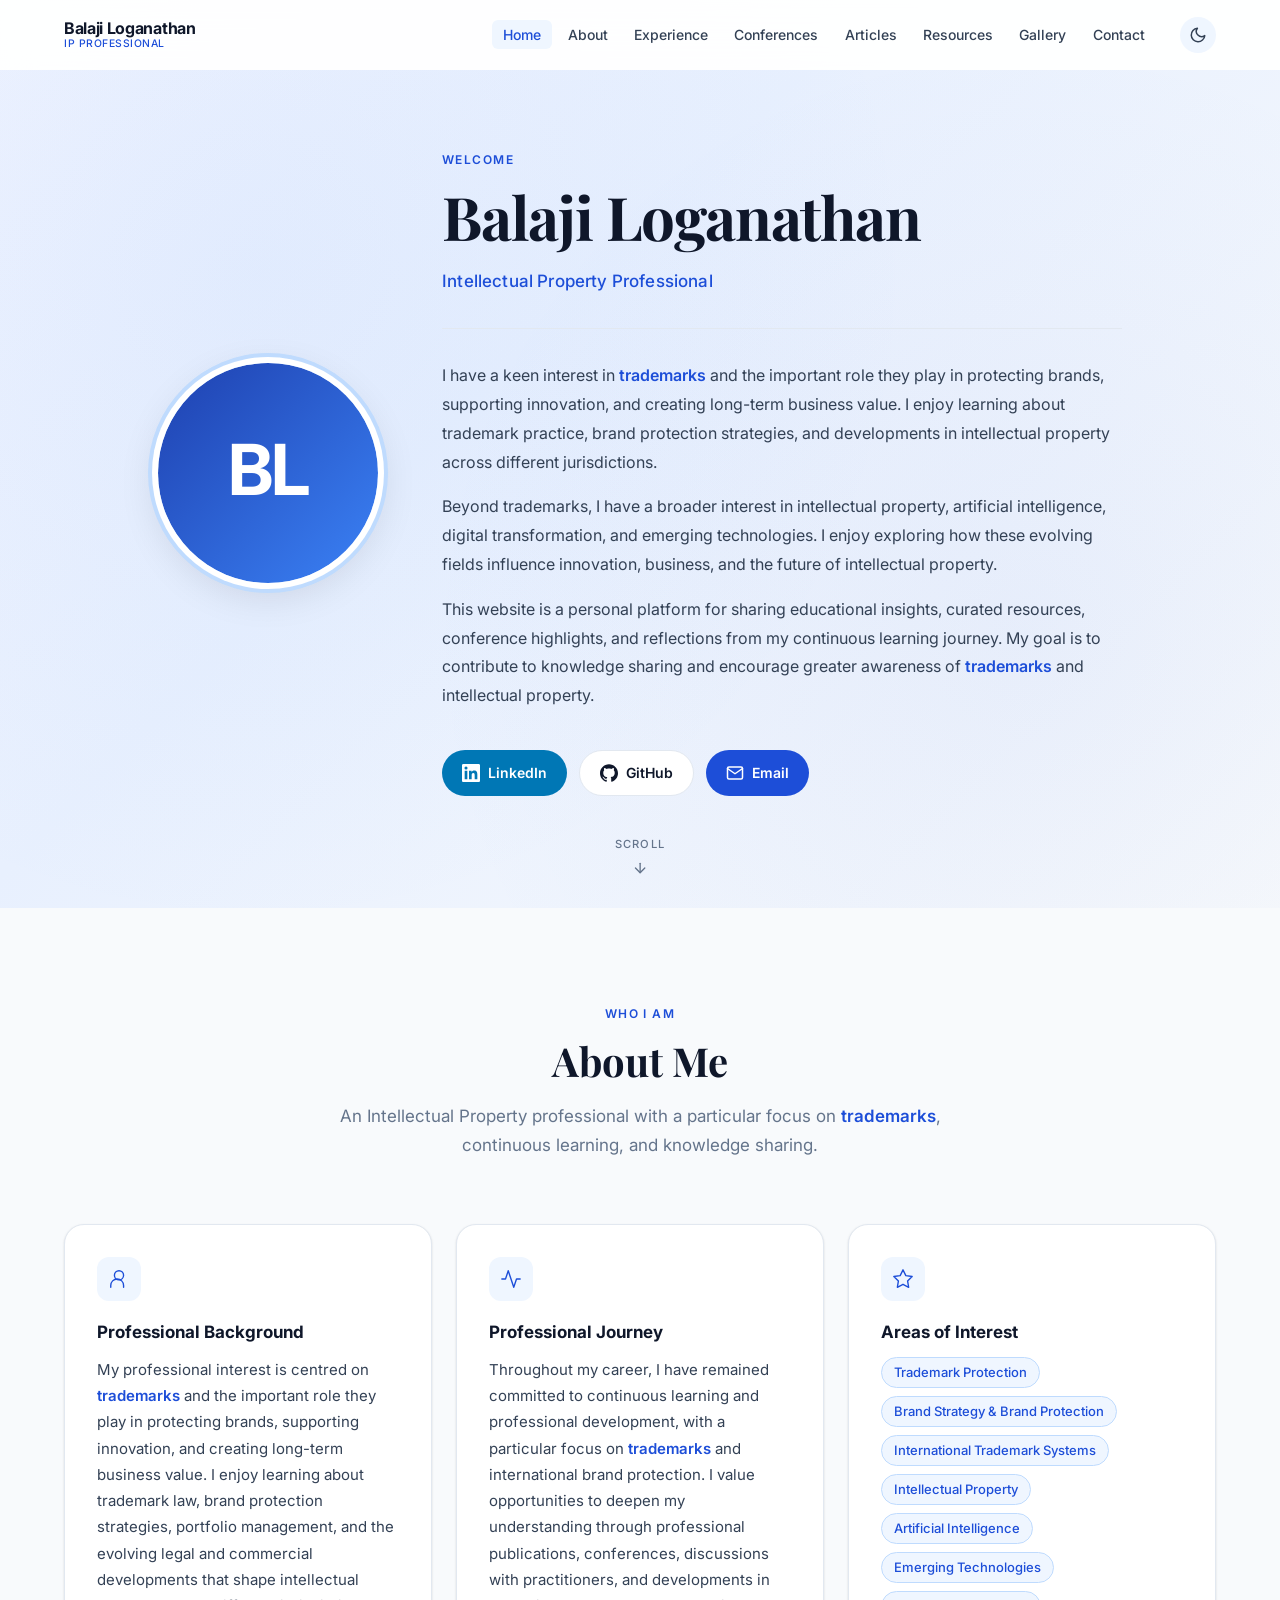
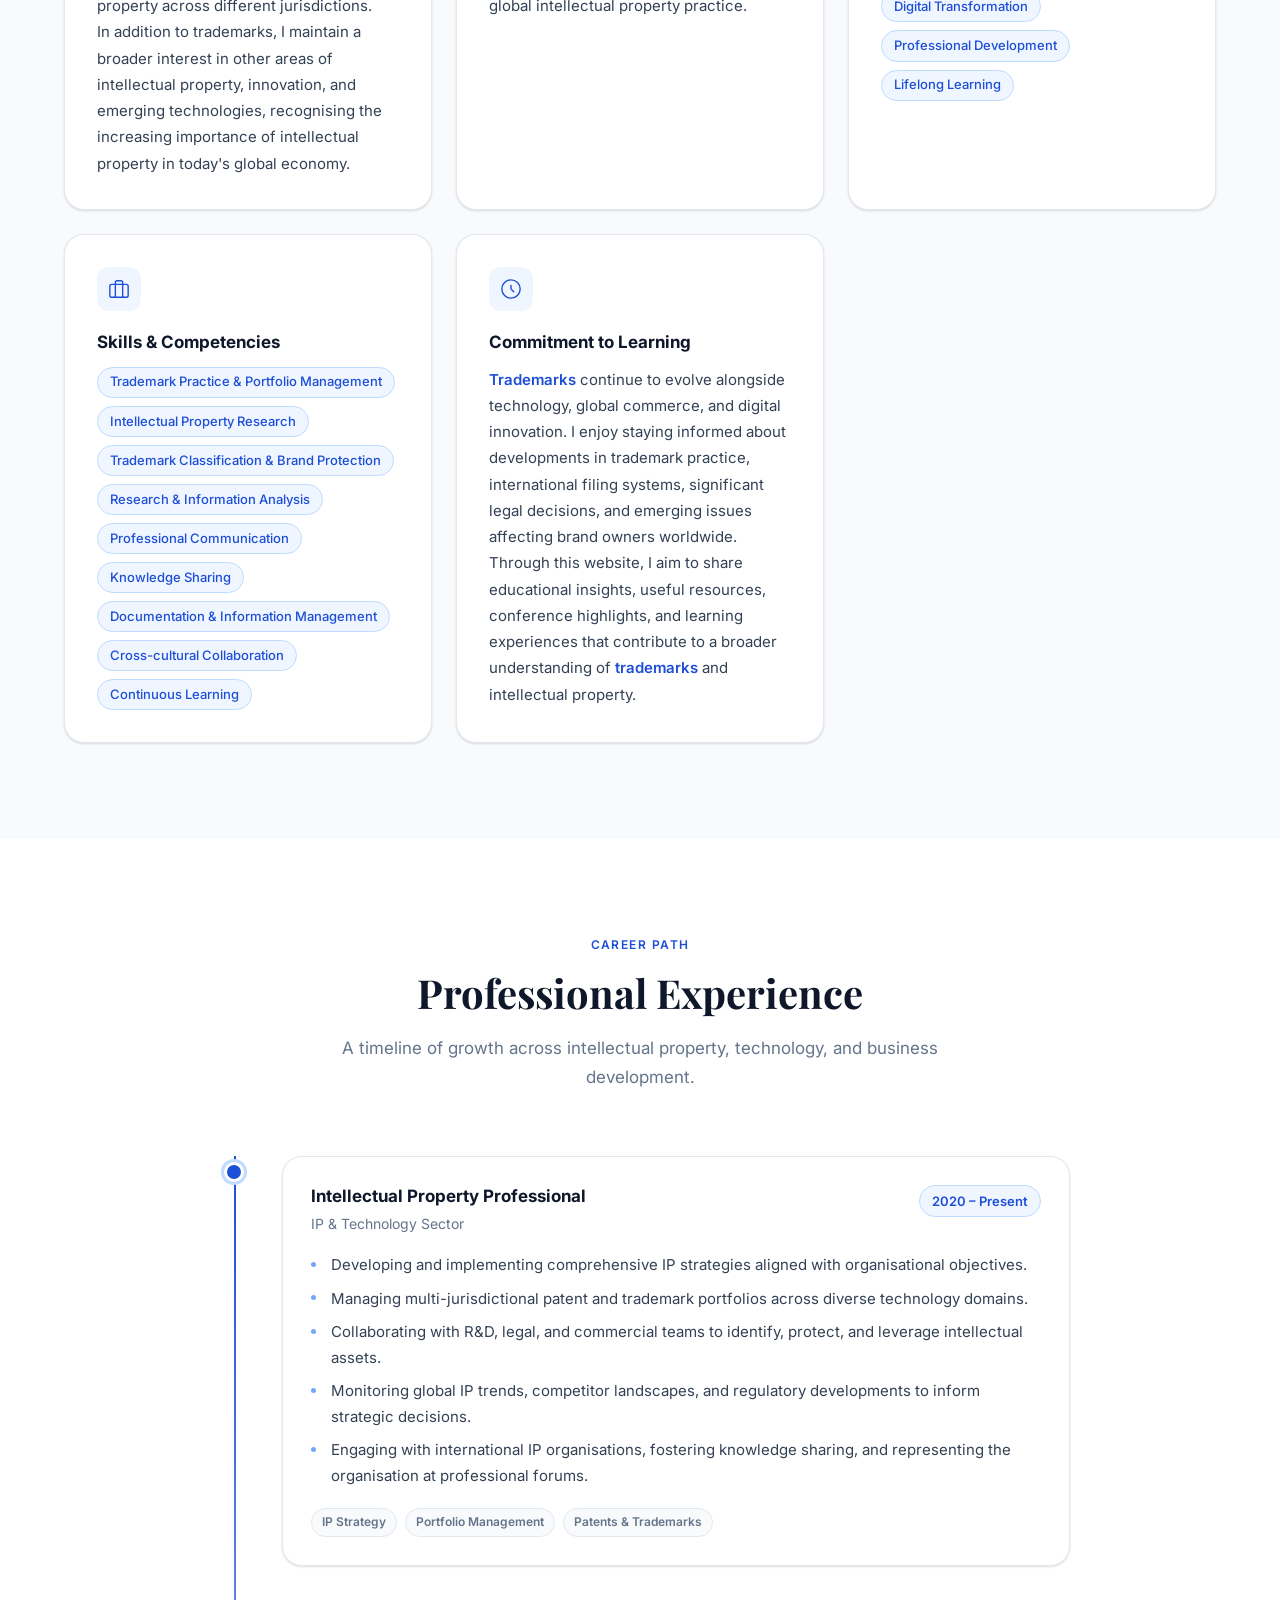
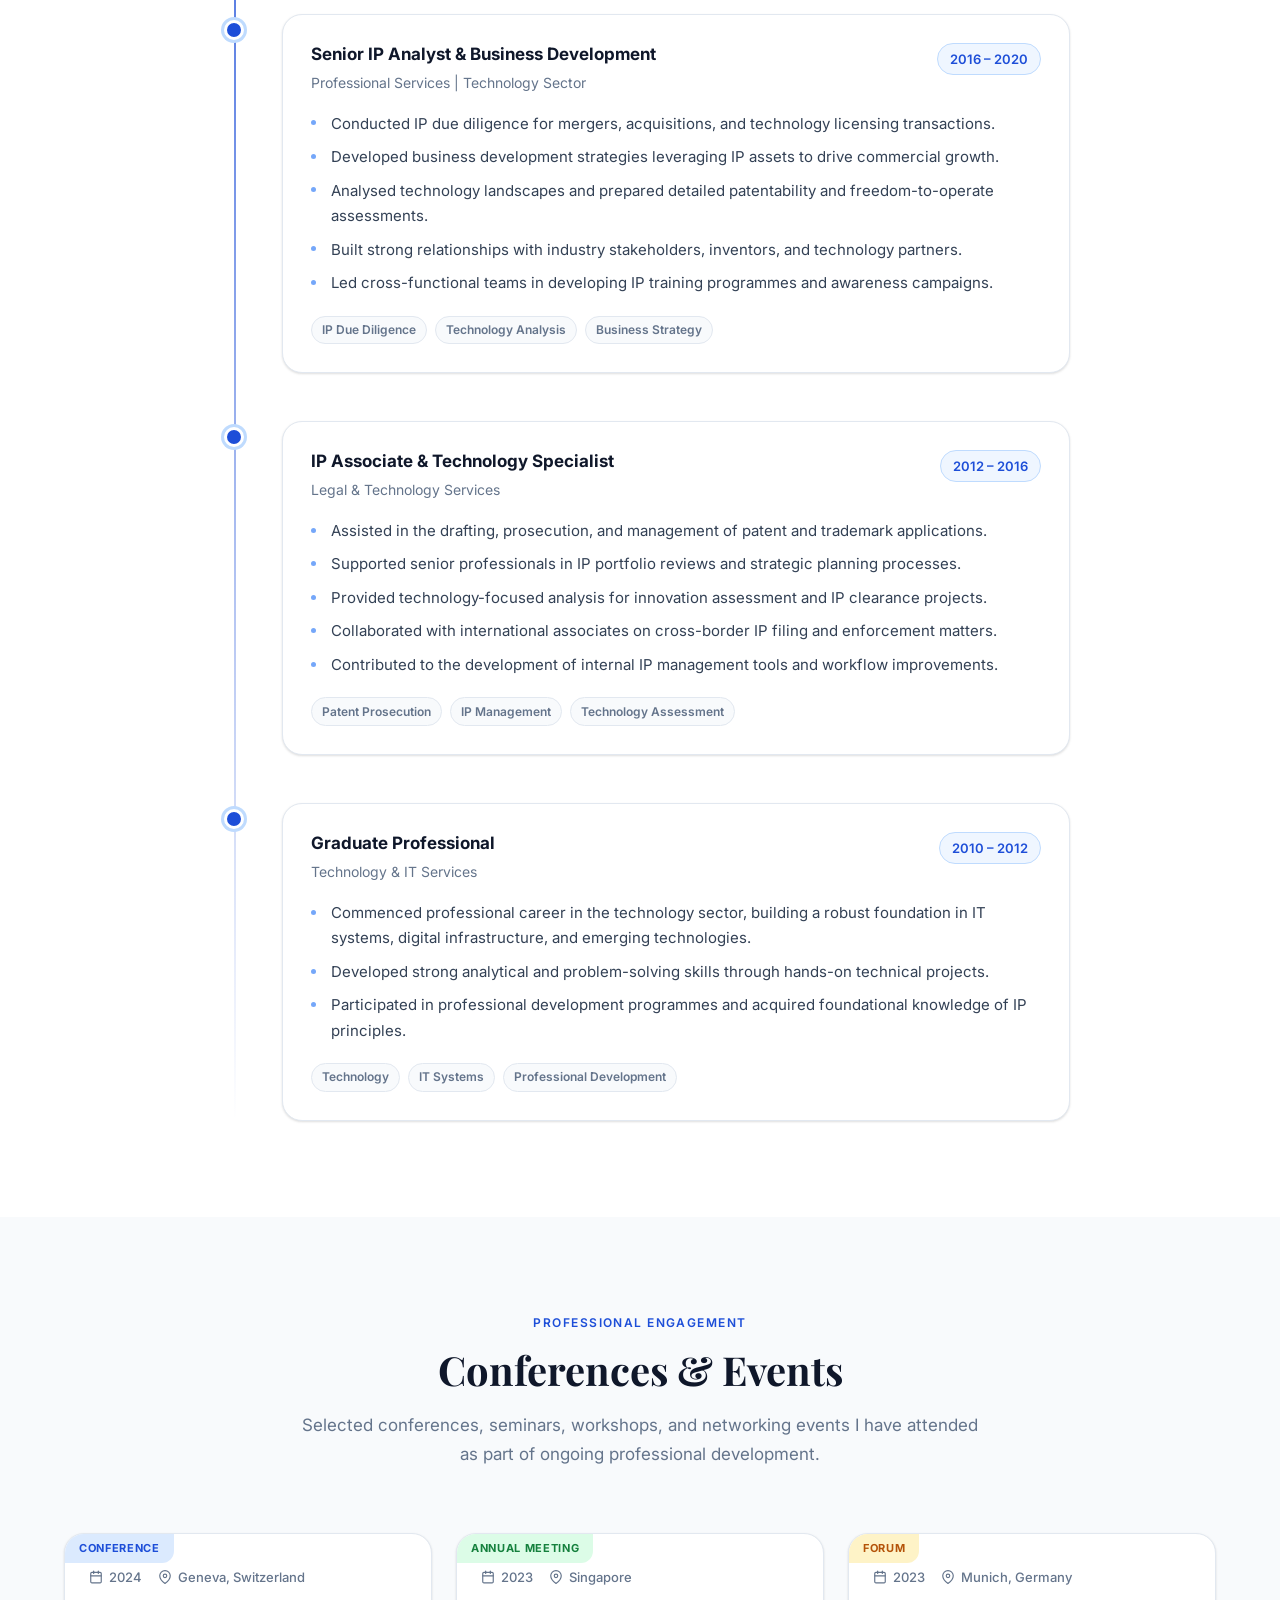
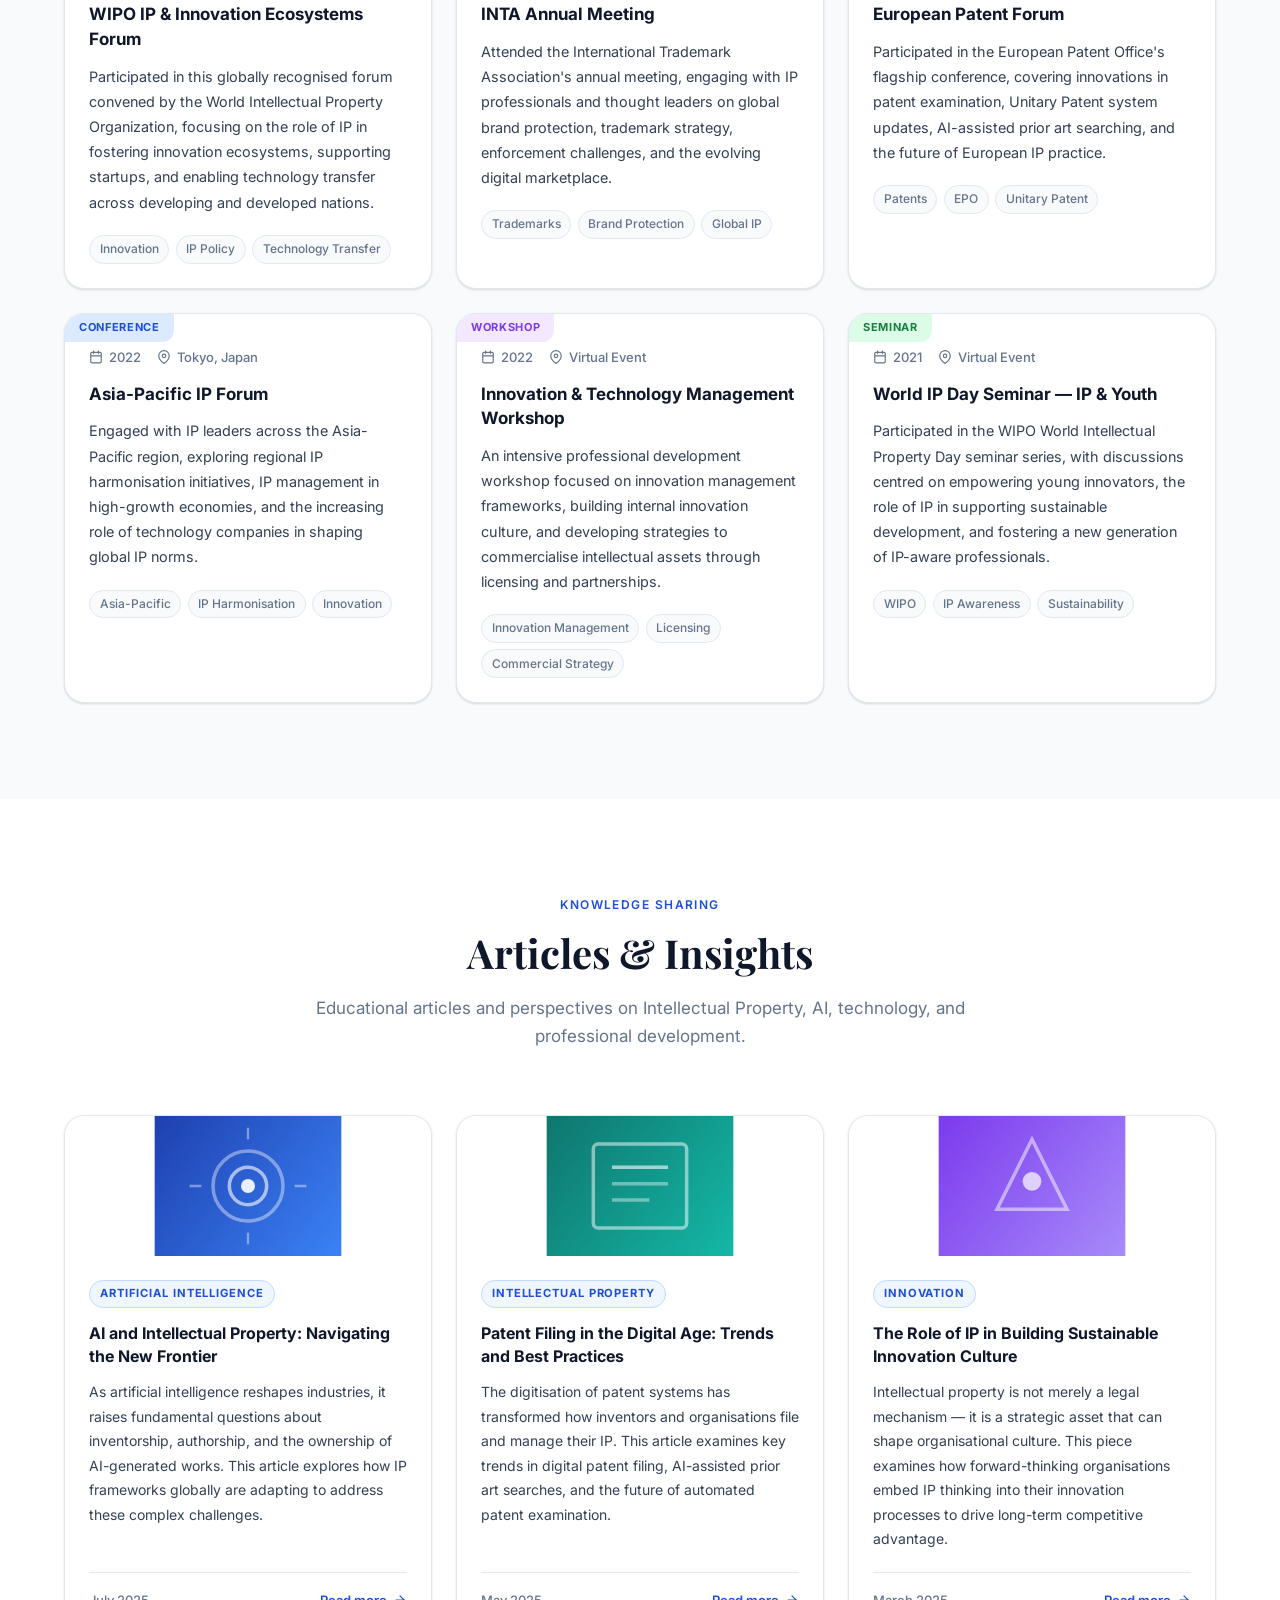
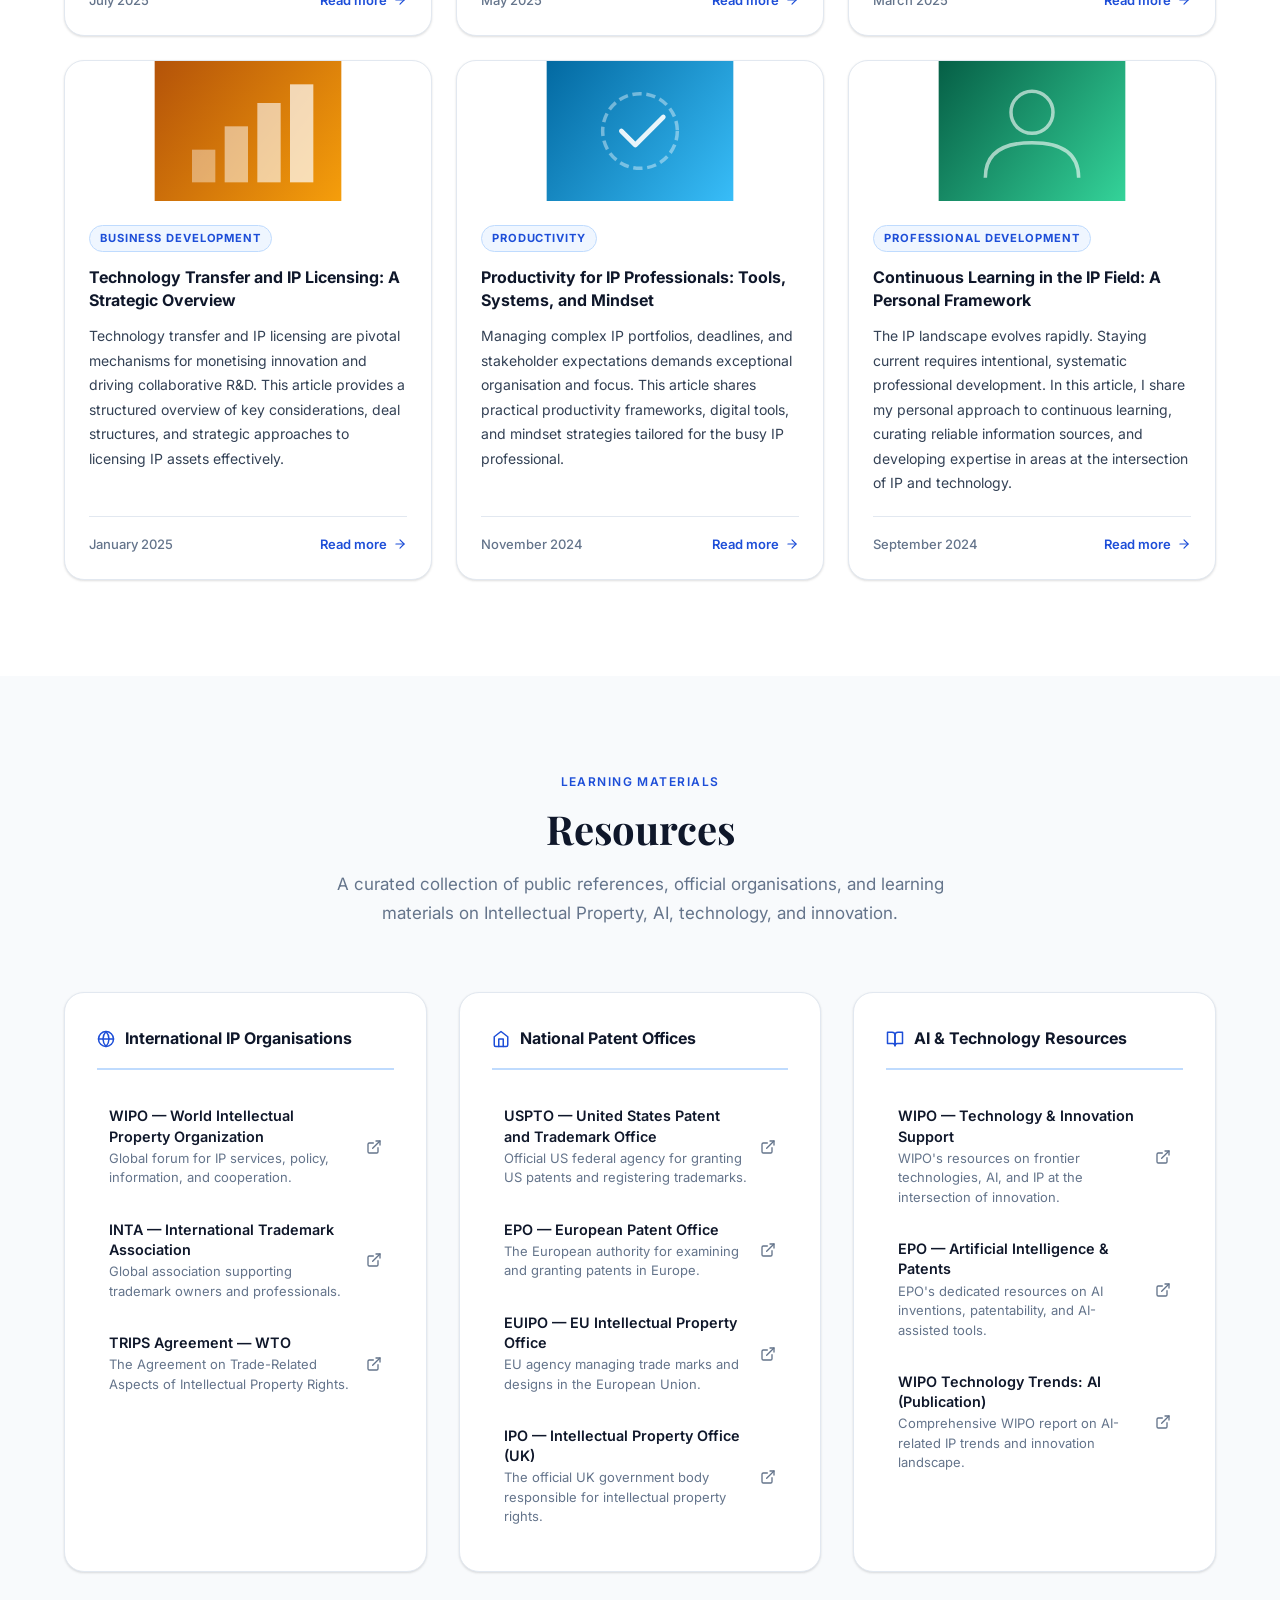
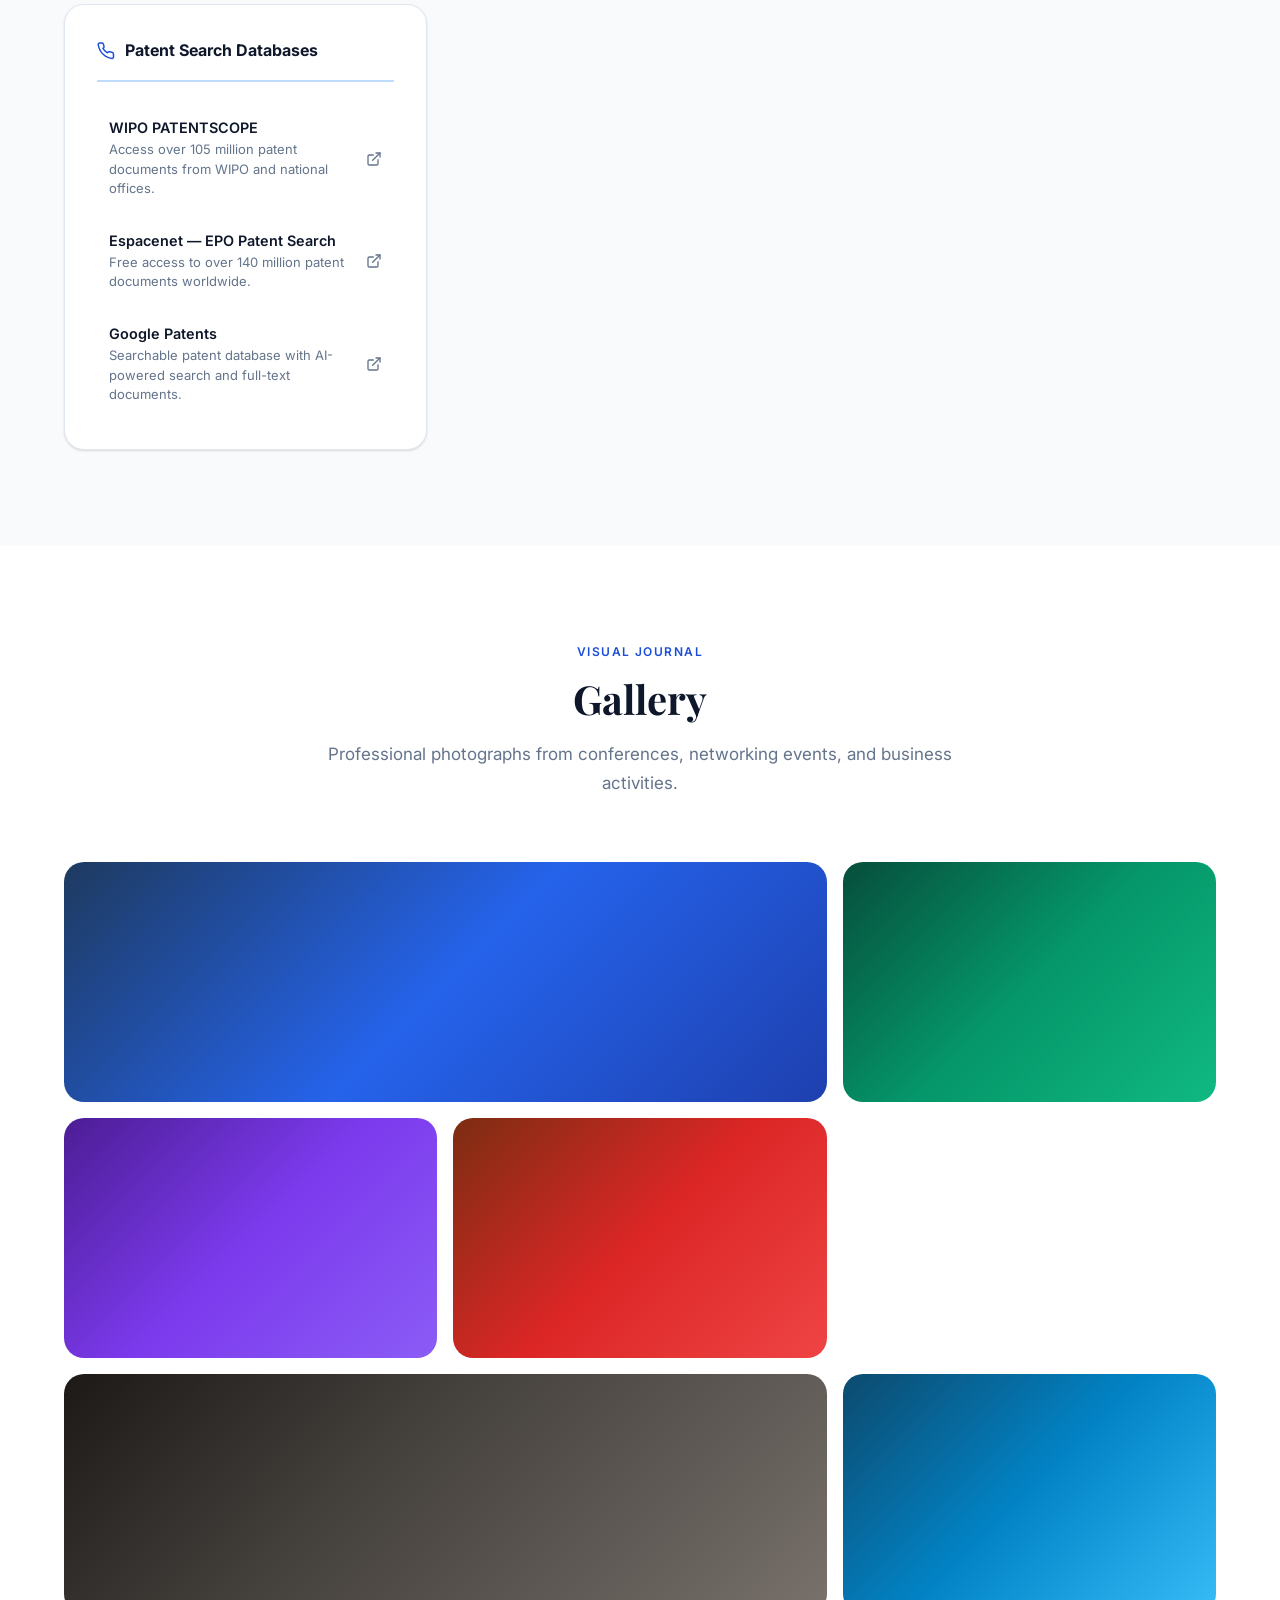
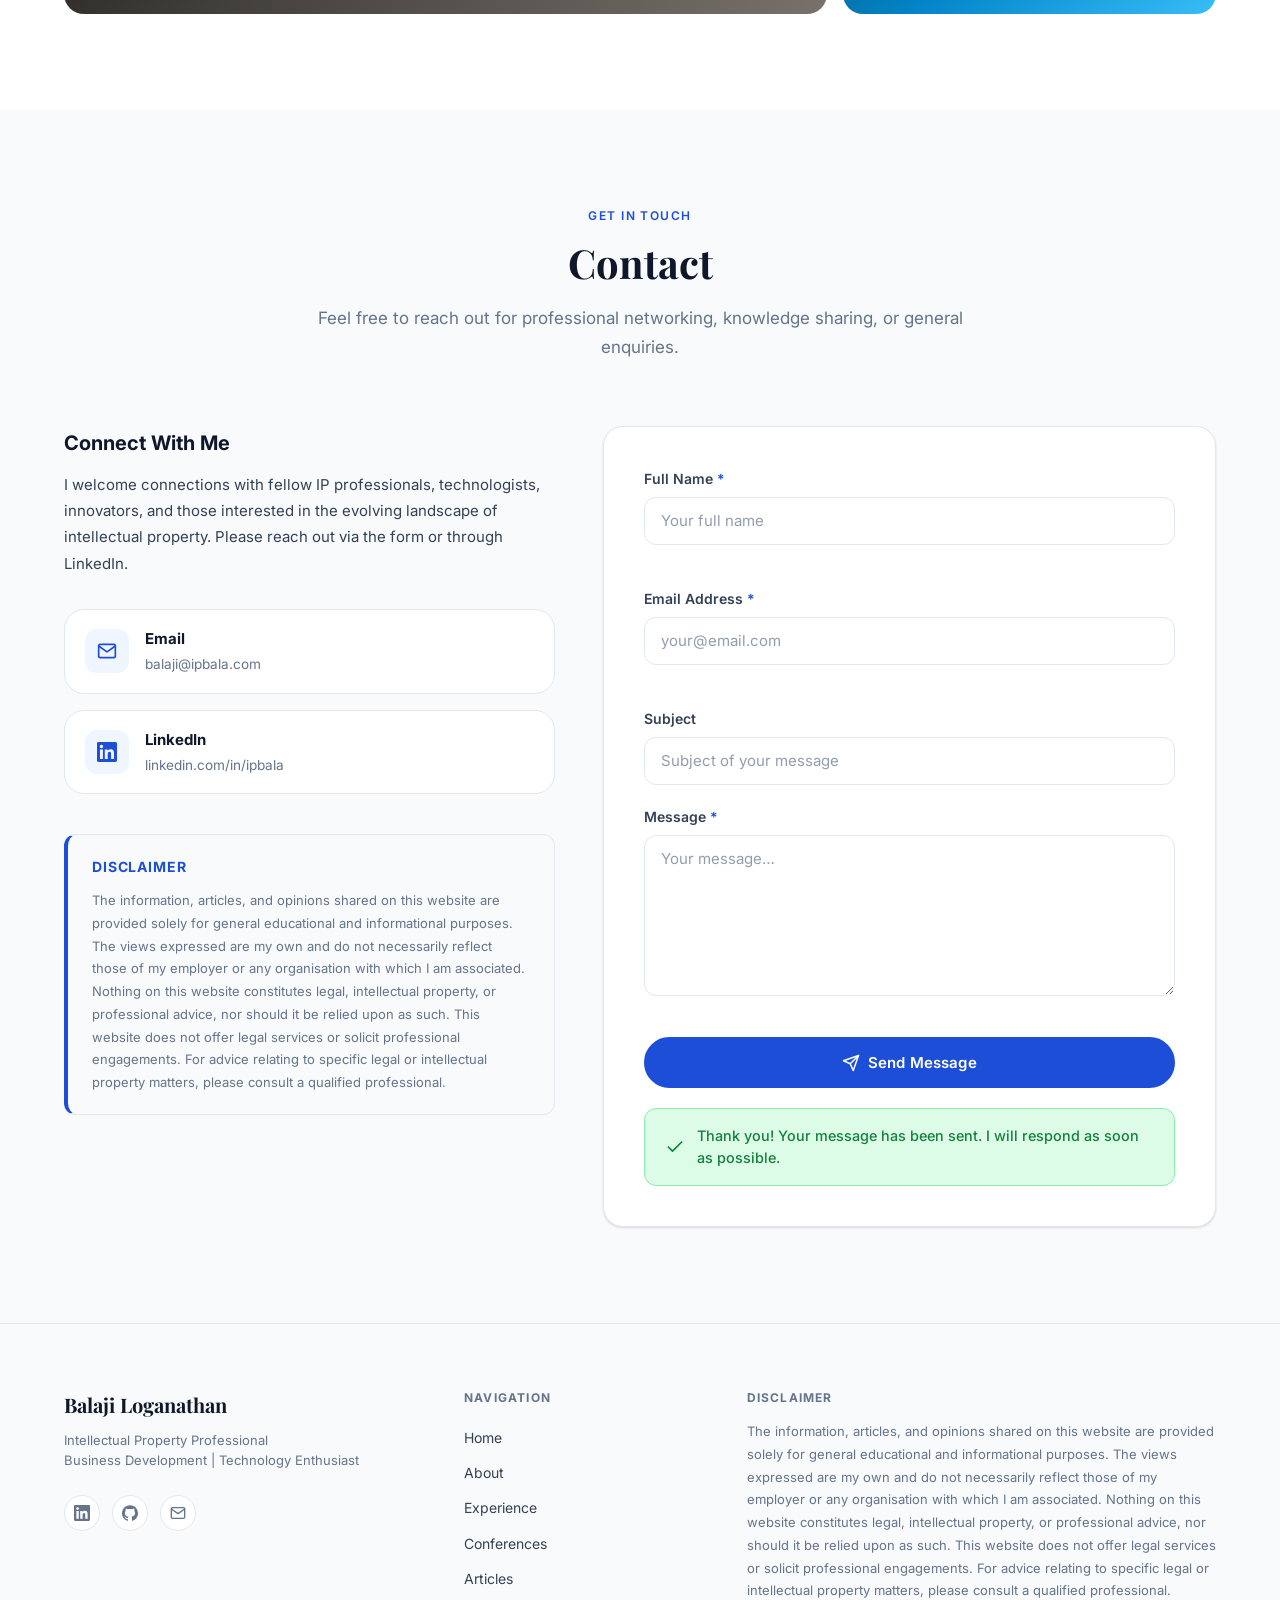
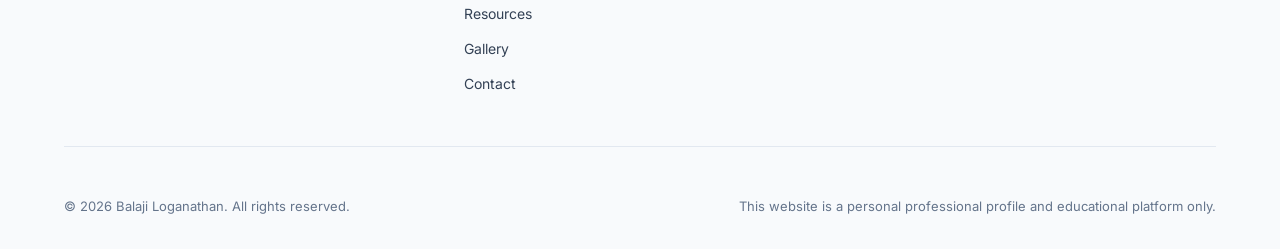
==== index.html @ ba6f19ce "fix: add GitHub Pages deployment workflow and update og:url" ====
<!DOCTYPE html>
<html lang="en" data-theme="light">
<head>
  <meta charset="UTF-8" />
  <meta name="viewport" content="width=device-width, initial-scale=1.0" />
  <meta name="description" content="Balaji Loganathan (IPBALA) — Intellectual Property Professional, Business Development &amp; Technology Enthusiast. Professional profile and knowledge-sharing platform." />
  <meta name="keywords" content="Balaji Loganathan, IPBALA, Intellectual Property, IP Professional, Business Development, Technology, Innovation, AI" />
  <meta name="author" content="Balaji Loganathan" />
  <meta name="robots" content="index, follow" />

  <!-- Open Graph -->
  <meta property="og:title" content="Balaji Loganathan | Intellectual Property Professional" />
  <meta property="og:description" content="Professional profile of Balaji Loganathan — Intellectual Property Professional, Business Development &amp; Technology Enthusiast." />
  <meta property="og:type" content="website" />
  <meta property="og:url" content="https://smarttamildotcom.github.io/IPBALA/" />

  <!-- Twitter Card -->
  <meta name="twitter:card" content="summary" />
  <meta name="twitter:title" content="Balaji Loganathan | IP Professional" />
  <meta name="twitter:description" content="Professional profile and knowledge-sharing platform." />

  <title>Balaji Loganathan | Intellectual Property Professional</title>

  <!-- Google Fonts -->
  <link rel="preconnect" href="https://fonts.googleapis.com" />
  <link rel="preconnect" href="https://fonts.gstatic.com" crossorigin />
  <link href="https://fonts.googleapis.com/css2?family=Inter:wght@300;400;500;600;700;800&family=Playfair+Display:wght@400;600;700&display=swap" rel="stylesheet" />

  <link rel="stylesheet" href="css/style.css" />
</head>
<body>

  <!-- ═══════════════════════════════════════════
       NAVIGATION
  ═══════════════════════════════════════════ -->
  <nav class="nav" id="navbar" role="navigation" aria-label="Main navigation">
    <div class="nav__container">
      <a href="#home" class="nav__logo" aria-label="Balaji Loganathan — Home">
        <span class="nav__logo-text">Balaji Loganathan</span>
        <span class="nav__logo-tag">IP Professional</span>
      </a>

      <ul class="nav__links" id="navLinks" role="list">
        <li><a href="#home"         class="nav__link" data-section="home">Home</a></li>
        <li><a href="#about"        class="nav__link" data-section="about">About</a></li>
        <li><a href="#experience"   class="nav__link" data-section="experience">Experience</a></li>
        <li><a href="#conferences"  class="nav__link" data-section="conferences">Conferences</a></li>
        <li><a href="#articles"     class="nav__link" data-section="articles">Articles</a></li>
        <li><a href="#resources"    class="nav__link" data-section="resources">Resources</a></li>
        <li><a href="#gallery"      class="nav__link" data-section="gallery">Gallery</a></li>
        <li><a href="#contact"      class="nav__link" data-section="contact">Contact</a></li>
      </ul>

      <div class="nav__actions">
        <button class="theme-toggle" id="themeToggle" aria-label="Toggle dark/light mode" title="Toggle theme">
          <svg class="theme-toggle__icon theme-toggle__icon--sun" xmlns="http://www.w3.org/2000/svg" viewBox="0 0 24 24" fill="none" stroke="currentColor" stroke-width="2" stroke-linecap="round" stroke-linejoin="round" aria-hidden="true">
            <circle cx="12" cy="12" r="5"/><line x1="12" y1="1" x2="12" y2="3"/><line x1="12" y1="21" x2="12" y2="23"/>
            <line x1="4.22" y1="4.22" x2="5.64" y2="5.64"/><line x1="18.36" y1="18.36" x2="19.78" y2="19.78"/>
            <line x1="1" y1="12" x2="3" y2="12"/><line x1="21" y1="12" x2="23" y2="12"/>
            <line x1="4.22" y1="19.78" x2="5.64" y2="18.36"/><line x1="18.36" y1="5.64" x2="19.78" y2="4.22"/>
          </svg>
          <svg class="theme-toggle__icon theme-toggle__icon--moon" xmlns="http://www.w3.org/2000/svg" viewBox="0 0 24 24" fill="none" stroke="currentColor" stroke-width="2" stroke-linecap="round" stroke-linejoin="round" aria-hidden="true">
            <path d="M21 12.79A9 9 0 1 1 11.21 3 7 7 0 0 0 21 12.79z"/>
          </svg>
        </button>

        <button class="nav__hamburger" id="navHamburger" aria-label="Toggle mobile menu" aria-expanded="false" aria-controls="navLinks">
          <span class="nav__hamburger-bar"></span>
          <span class="nav__hamburger-bar"></span>
          <span class="nav__hamburger-bar"></span>
        </button>
      </div>
    </div>
  </nav>

  <main>

    <!-- ═══════════════════════════════════════════
         HERO / HOME
    ═══════════════════════════════════════════ -->
    <section id="home" class="hero" aria-label="Introduction">
      <div class="hero__bg-pattern" aria-hidden="true"></div>
      <div class="container hero__container">

        <div class="hero__image-wrap reveal">
          <!-- Replace the SVG below with an <img> tag pointing to your professional headshot -->
          <div class="hero__avatar" aria-label="Profile photo of Balaji Loganathan">
            <svg viewBox="0 0 200 200" xmlns="http://www.w3.org/2000/svg" aria-hidden="true">
              <defs>
                <linearGradient id="avatarGrad" x1="0%" y1="0%" x2="100%" y2="100%">
                  <stop offset="0%" style="stop-color:#1e40af"/>
                  <stop offset="100%" style="stop-color:#3b82f6"/>
                </linearGradient>
              </defs>
              <circle cx="100" cy="100" r="100" fill="url(#avatarGrad)"/>
              <text x="100" y="120" text-anchor="middle" font-family="Inter, sans-serif" font-size="64" font-weight="700" fill="white" letter-spacing="-2">BL</text>
            </svg>
          </div>
        </div>

        <div class="hero__content">
          <p class="hero__eyebrow reveal">Welcome</p>
          <h1 class="hero__name reveal">Balaji Loganathan</h1>
          <p class="hero__tagline reveal">
            Intellectual Property Professional
          </p>

          <div class="hero__intro reveal">
            <p>
              I have a keen interest in <span class="text-accent">trademarks</span> and the important role they play in
              protecting brands, supporting innovation, and creating long-term business value. I enjoy learning about
              trademark practice, brand protection strategies, and developments in intellectual property across
              different jurisdictions.
            </p>
            <p>
              Beyond trademarks, I have a broader interest in intellectual property, artificial intelligence,
              digital transformation, and emerging technologies. I enjoy exploring how these evolving fields
              influence innovation, business, and the future of intellectual property.
            </p>
            <p>
              This website is a personal platform for sharing educational insights, curated resources, conference
              highlights, and reflections from my continuous learning journey. My goal is to contribute to
              knowledge sharing and encourage greater awareness of <span class="text-accent">trademarks</span> and
              intellectual property.
            </p>
          </div>

          <div class="hero__social reveal" aria-label="Social links">
            <a href="https://www.linkedin.com/in/ipbala" target="_blank" rel="noopener noreferrer" class="social-btn social-btn--linkedin" aria-label="LinkedIn profile">
              <svg viewBox="0 0 24 24" fill="currentColor" aria-hidden="true"><path d="M20.447 20.452h-3.554v-5.569c0-1.328-.027-3.037-1.852-3.037-1.853 0-2.136 1.445-2.136 2.939v5.667H9.351V9h3.414v1.561h.046c.477-.9 1.637-1.85 3.37-1.85 3.601 0 4.267 2.37 4.267 5.455v6.286zM5.337 7.433a2.062 2.062 0 0 1-2.063-2.065 2.064 2.064 0 1 1 2.063 2.065zm1.782 13.019H3.555V9h3.564v11.452zM22.225 0H1.771C.792 0 0 .774 0 1.729v20.542C0 23.227.792 24 1.771 24h20.451C23.2 24 24 23.227 24 22.271V1.729C24 .774 23.2 0 22.222 0h.003z"/></svg>
              LinkedIn
            </a>
            <a href="https://github.com/ipbala" target="_blank" rel="noopener noreferrer" class="social-btn social-btn--github" aria-label="GitHub profile">
              <svg viewBox="0 0 24 24" fill="currentColor" aria-hidden="true"><path d="M12 .297c-6.63 0-12 5.373-12 12 0 5.303 3.438 9.8 8.205 11.385.6.113.82-.258.82-.577 0-.285-.01-1.04-.015-2.04-3.338.724-4.042-1.61-4.042-1.61C4.422 18.07 3.633 17.7 3.633 17.7c-1.087-.744.084-.729.084-.729 1.205.084 1.838 1.236 1.838 1.236 1.07 1.835 2.809 1.305 3.495.998.108-.776.417-1.305.76-1.605-2.665-.3-5.466-1.332-5.466-5.93 0-1.31.465-2.38 1.235-3.22-.135-.303-.54-1.523.105-3.176 0 0 1.005-.322 3.3 1.23.96-.267 1.98-.399 3-.405 1.02.006 2.04.138 3 .405 2.28-1.552 3.285-1.23 3.285-1.23.645 1.653.24 2.873.12 3.176.765.84 1.23 1.91 1.23 3.22 0 4.61-2.805 5.625-5.475 5.92.42.36.81 1.096.81 2.22 0 1.606-.015 2.896-.015 3.286 0 .315.21.69.825.57C20.565 22.092 24 17.592 24 12.297c0-6.627-5.373-12-12-12"/></svg>
              GitHub
            </a>
            <a href="mailto:balaji@ipbala.com" class="social-btn social-btn--email" aria-label="Send email">
              <svg viewBox="0 0 24 24" fill="none" stroke="currentColor" stroke-width="2" stroke-linecap="round" stroke-linejoin="round" aria-hidden="true"><path d="M4 4h16c1.1 0 2 .9 2 2v12c0 1.1-.9 2-2 2H4c-1.1 0-2-.9-2-2V6c0-1.1.9-2 2-2z"/><polyline points="22,6 12,13 2,6"/></svg>
              Email
            </a>
          </div>
        </div>

      </div>

      <div class="hero__scroll-indicator" aria-hidden="true">
        <span>Scroll</span>
        <svg viewBox="0 0 24 24" fill="none" stroke="currentColor" stroke-width="2" stroke-linecap="round" stroke-linejoin="round"><line x1="12" y1="5" x2="12" y2="19"/><polyline points="19 12 12 19 5 12"/></svg>
      </div>
    </section>

    <!-- ═══════════════════════════════════════════
         ABOUT
    ═══════════════════════════════════════════ -->
    <section id="about" class="section section--alt" aria-labelledby="about-heading">
      <div class="container">
        <div class="section-header reveal">
          <p class="section-eyebrow">Who I Am</p>
          <h2 class="section-title" id="about-heading">About Me</h2>
          <p class="section-subtitle">An Intellectual Property professional with a particular focus on <span class="text-accent">trademarks</span>, continuous learning, and knowledge sharing.</p>
        </div>

        <div class="about-grid">

          <div class="about-card reveal">
            <div class="about-card__icon" aria-hidden="true">
              <svg viewBox="0 0 24 24" fill="none" stroke="currentColor" stroke-width="1.5" stroke-linecap="round" stroke-linejoin="round"><circle cx="12" cy="8" r="5"/><path d="M3 21v-2a7 7 0 0 1 14 0v2"/></svg>
            </div>
            <h3>Professional Background</h3>
            <p>
              My professional interest is centred on <span class="text-accent">trademarks</span> and the important
              role they play in protecting brands, supporting innovation, and creating long-term business value.
              I enjoy learning about trademark law, brand protection strategies, portfolio management, and the
              evolving legal and commercial developments that shape intellectual property across different jurisdictions.
            </p>
            <p>
              In addition to trademarks, I maintain a broader interest in other areas of intellectual property,
              innovation, and emerging technologies, recognising the increasing importance of intellectual property
              in today's global economy.
            </p>
          </div>

          <div class="about-card reveal">
            <div class="about-card__icon" aria-hidden="true">
              <svg viewBox="0 0 24 24" fill="none" stroke="currentColor" stroke-width="1.5" stroke-linecap="round" stroke-linejoin="round"><polyline points="22 12 18 12 15 21 9 3 6 12 2 12"/></svg>
            </div>
            <h3>Professional Journey</h3>
            <p>
              Throughout my career, I have remained committed to continuous learning and professional development,
              with a particular focus on <span class="text-accent">trademarks</span> and international brand
              protection. I value opportunities to deepen my understanding through professional publications,
              conferences, discussions with practitioners, and developments in global intellectual property practice.
            </p>
          </div>

          <div class="about-card reveal">
            <div class="about-card__icon" aria-hidden="true">
              <svg viewBox="0 0 24 24" fill="none" stroke="currentColor" stroke-width="1.5" stroke-linecap="round" stroke-linejoin="round"><polygon points="12 2 15.09 8.26 22 9.27 17 14.14 18.18 21.02 12 17.77 5.82 21.02 7 14.14 2 9.27 8.91 8.26 12 2"/></svg>
            </div>
            <h3>Areas of Interest</h3>
            <div class="interest-chips">
              <span class="skill-badge">Trademark Protection</span>
              <span class="skill-badge">Brand Strategy &amp; Brand Protection</span>
              <span class="skill-badge">International Trademark Systems</span>
              <span class="skill-badge">Intellectual Property</span>
              <span class="skill-badge">Artificial Intelligence</span>
              <span class="skill-badge">Emerging Technologies</span>
              <span class="skill-badge">Digital Transformation</span>
              <span class="skill-badge">Professional Development</span>
              <span class="skill-badge">Lifelong Learning</span>
            </div>
          </div>

          <div class="about-card reveal">
            <div class="about-card__icon" aria-hidden="true">
              <svg viewBox="0 0 24 24" fill="none" stroke="currentColor" stroke-width="1.5" stroke-linecap="round" stroke-linejoin="round"><rect x="2" y="7" width="20" height="14" rx="2" ry="2"/><path d="M16 21V5a2 2 0 0 0-2-2h-4a2 2 0 0 0-2 2v16"/></svg>
            </div>
            <h3>Skills &amp; Competencies</h3>
            <div class="skills-grid">
              <span class="skill-badge">Trademark Practice &amp; Portfolio Management</span>
              <span class="skill-badge">Intellectual Property Research</span>
              <span class="skill-badge">Trademark Classification &amp; Brand Protection</span>
              <span class="skill-badge">Research &amp; Information Analysis</span>
              <span class="skill-badge">Professional Communication</span>
              <span class="skill-badge">Knowledge Sharing</span>
              <span class="skill-badge">Documentation &amp; Information Management</span>
              <span class="skill-badge">Cross-cultural Collaboration</span>
              <span class="skill-badge">Continuous Learning</span>
            </div>
          </div>

          <div class="about-card reveal">
            <div class="about-card__icon" aria-hidden="true">
              <svg viewBox="0 0 24 24" fill="none" stroke="currentColor" stroke-width="1.5" stroke-linecap="round" stroke-linejoin="round"><circle cx="12" cy="12" r="10"/><path d="M12 8v4l3 3"/></svg>
            </div>
            <h3>Commitment to Learning</h3>
            <p>
              <span class="text-accent">Trademarks</span> continue to evolve alongside technology, global commerce,
              and digital innovation. I enjoy staying informed about developments in trademark practice,
              international filing systems, significant legal decisions, and emerging issues affecting brand
              owners worldwide.
            </p>
            <p>
              Through this website, I aim to share educational insights, useful resources, conference highlights,
              and learning experiences that contribute to a broader understanding of <span class="text-accent">trademarks</span>
              and intellectual property.
            </p>
          </div>

        </div>
      </div>
    </section>

    <!-- ═══════════════════════════════════════════
         EXPERIENCE
    ═══════════════════════════════════════════ -->
    <section id="experience" class="section" aria-labelledby="experience-heading">
      <div class="container">
        <div class="section-header reveal">
          <p class="section-eyebrow">Career Path</p>
          <h2 class="section-title" id="experience-heading">Professional Experience</h2>
          <p class="section-subtitle">A timeline of growth across intellectual property, technology, and business development.</p>
        </div>

        <div class="timeline">

          <div class="timeline__item reveal">
            <div class="timeline__marker" aria-hidden="true"></div>
            <div class="timeline__content">
              <div class="timeline__header">
                <div>
                  <h3 class="timeline__role">Intellectual Property Professional</h3>
                  <p class="timeline__org">IP &amp; Technology Sector</p>
                </div>
                <span class="timeline__period">2020 – Present</span>
              </div>
              <ul class="timeline__duties">
                <li>Developing and implementing comprehensive IP strategies aligned with organisational objectives.</li>
                <li>Managing multi-jurisdictional patent and trademark portfolios across diverse technology domains.</li>
                <li>Collaborating with R&amp;D, legal, and commercial teams to identify, protect, and leverage intellectual assets.</li>
                <li>Monitoring global IP trends, competitor landscapes, and regulatory developments to inform strategic decisions.</li>
                <li>Engaging with international IP organisations, fostering knowledge sharing, and representing the organisation at professional forums.</li>
              </ul>
              <div class="timeline__tags">
                <span class="timeline__tag">IP Strategy</span>
                <span class="timeline__tag">Portfolio Management</span>
                <span class="timeline__tag">Patents &amp; Trademarks</span>
              </div>
            </div>
          </div>

          <div class="timeline__item reveal">
            <div class="timeline__marker" aria-hidden="true"></div>
            <div class="timeline__content">
              <div class="timeline__header">
                <div>
                  <h3 class="timeline__role">Senior IP Analyst &amp; Business Development</h3>
                  <p class="timeline__org">Professional Services | Technology Sector</p>
                </div>
                <span class="timeline__period">2016 – 2020</span>
              </div>
              <ul class="timeline__duties">
                <li>Conducted IP due diligence for mergers, acquisitions, and technology licensing transactions.</li>
                <li>Developed business development strategies leveraging IP assets to drive commercial growth.</li>
                <li>Analysed technology landscapes and prepared detailed patentability and freedom-to-operate assessments.</li>
                <li>Built strong relationships with industry stakeholders, inventors, and technology partners.</li>
                <li>Led cross-functional teams in developing IP training programmes and awareness campaigns.</li>
              </ul>
              <div class="timeline__tags">
                <span class="timeline__tag">IP Due Diligence</span>
                <span class="timeline__tag">Technology Analysis</span>
                <span class="timeline__tag">Business Strategy</span>
              </div>
            </div>
          </div>

          <div class="timeline__item reveal">
            <div class="timeline__marker" aria-hidden="true"></div>
            <div class="timeline__content">
              <div class="timeline__header">
                <div>
                  <h3 class="timeline__role">IP Associate &amp; Technology Specialist</h3>
                  <p class="timeline__org">Legal &amp; Technology Services</p>
                </div>
                <span class="timeline__period">2012 – 2016</span>
              </div>
              <ul class="timeline__duties">
                <li>Assisted in the drafting, prosecution, and management of patent and trademark applications.</li>
                <li>Supported senior professionals in IP portfolio reviews and strategic planning processes.</li>
                <li>Provided technology-focused analysis for innovation assessment and IP clearance projects.</li>
                <li>Collaborated with international associates on cross-border IP filing and enforcement matters.</li>
                <li>Contributed to the development of internal IP management tools and workflow improvements.</li>
              </ul>
              <div class="timeline__tags">
                <span class="timeline__tag">Patent Prosecution</span>
                <span class="timeline__tag">IP Management</span>
                <span class="timeline__tag">Technology Assessment</span>
              </div>
            </div>
          </div>

          <div class="timeline__item reveal">
            <div class="timeline__marker" aria-hidden="true"></div>
            <div class="timeline__content">
              <div class="timeline__header">
                <div>
                  <h3 class="timeline__role">Graduate Professional</h3>
                  <p class="timeline__org">Technology &amp; IT Services</p>
                </div>
                <span class="timeline__period">2010 – 2012</span>
              </div>
              <ul class="timeline__duties">
                <li>Commenced professional career in the technology sector, building a robust foundation in IT systems, digital infrastructure, and emerging technologies.</li>
                <li>Developed strong analytical and problem-solving skills through hands-on technical projects.</li>
                <li>Participated in professional development programmes and acquired foundational knowledge of IP principles.</li>
              </ul>
              <div class="timeline__tags">
                <span class="timeline__tag">Technology</span>
                <span class="timeline__tag">IT Systems</span>
                <span class="timeline__tag">Professional Development</span>
              </div>
            </div>
          </div>

        </div>
      </div>
    </section>

    <!-- ═══════════════════════════════════════════
         CONFERENCES & EVENTS
    ═══════════════════════════════════════════ -->
    <section id="conferences" class="section section--alt" aria-labelledby="conferences-heading">
      <div class="container">
        <div class="section-header reveal">
          <p class="section-eyebrow">Professional Engagement</p>
          <h2 class="section-title" id="conferences-heading">Conferences &amp; Events</h2>
          <p class="section-subtitle">Selected conferences, seminars, workshops, and networking events I have attended as part of ongoing professional development.</p>
        </div>

        <div class="events-grid">

          <article class="event-card reveal" aria-label="WIPO IP & Innovation Ecosystems Forum 2024">
            <div class="event-card__badge event-card__badge--conference">Conference</div>
            <div class="event-card__body">
              <div class="event-card__meta">
                <span class="event-card__date">
                  <svg viewBox="0 0 24 24" fill="none" stroke="currentColor" stroke-width="2" stroke-linecap="round" stroke-linejoin="round" aria-hidden="true"><rect x="3" y="4" width="18" height="18" rx="2" ry="2"/><line x1="16" y1="2" x2="16" y2="6"/><line x1="8" y1="2" x2="8" y2="6"/><line x1="3" y1="10" x2="21" y2="10"/></svg>
                  2024
                </span>
                <span class="event-card__location">
                  <svg viewBox="0 0 24 24" fill="none" stroke="currentColor" stroke-width="2" stroke-linecap="round" stroke-linejoin="round" aria-hidden="true"><path d="M21 10c0 7-9 13-9 13s-9-6-9-13a9 9 0 0 1 18 0z"/><circle cx="12" cy="10" r="3"/></svg>
                  Geneva, Switzerland
                </span>
              </div>
              <h3 class="event-card__title">WIPO IP &amp; Innovation Ecosystems Forum</h3>
              <p class="event-card__desc">Participated in this globally recognised forum convened by the World Intellectual Property Organization, focusing on the role of IP in fostering innovation ecosystems, supporting startups, and enabling technology transfer across developing and developed nations.</p>
              <div class="event-card__tags">
                <span>Innovation</span><span>IP Policy</span><span>Technology Transfer</span>
              </div>
            </div>
          </article>

          <article class="event-card reveal" aria-label="INTA Annual Meeting 2023">
            <div class="event-card__badge event-card__badge--seminar">Annual Meeting</div>
            <div class="event-card__body">
              <div class="event-card__meta">
                <span class="event-card__date">
                  <svg viewBox="0 0 24 24" fill="none" stroke="currentColor" stroke-width="2" stroke-linecap="round" stroke-linejoin="round" aria-hidden="true"><rect x="3" y="4" width="18" height="18" rx="2" ry="2"/><line x1="16" y1="2" x2="16" y2="6"/><line x1="8" y1="2" x2="8" y2="6"/><line x1="3" y1="10" x2="21" y2="10"/></svg>
                  2023
                </span>
                <span class="event-card__location">
                  <svg viewBox="0 0 24 24" fill="none" stroke="currentColor" stroke-width="2" stroke-linecap="round" stroke-linejoin="round" aria-hidden="true"><path d="M21 10c0 7-9 13-9 13s-9-6-9-13a9 9 0 0 1 18 0z"/><circle cx="12" cy="10" r="3"/></svg>
                  Singapore
                </span>
              </div>
              <h3 class="event-card__title">INTA Annual Meeting</h3>
              <p class="event-card__desc">Attended the International Trademark Association's annual meeting, engaging with IP professionals and thought leaders on global brand protection, trademark strategy, enforcement challenges, and the evolving digital marketplace.</p>
              <div class="event-card__tags">
                <span>Trademarks</span><span>Brand Protection</span><span>Global IP</span>
              </div>
            </div>
          </article>

          <article class="event-card reveal" aria-label="European Patent Forum 2023">
            <div class="event-card__badge event-card__badge--forum">Forum</div>
            <div class="event-card__body">
              <div class="event-card__meta">
                <span class="event-card__date">
                  <svg viewBox="0 0 24 24" fill="none" stroke="currentColor" stroke-width="2" stroke-linecap="round" stroke-linejoin="round" aria-hidden="true"><rect x="3" y="4" width="18" height="18" rx="2" ry="2"/><line x1="16" y1="2" x2="16" y2="6"/><line x1="8" y1="2" x2="8" y2="6"/><line x1="3" y1="10" x2="21" y2="10"/></svg>
                  2023
                </span>
                <span class="event-card__location">
                  <svg viewBox="0 0 24 24" fill="none" stroke="currentColor" stroke-width="2" stroke-linecap="round" stroke-linejoin="round" aria-hidden="true"><path d="M21 10c0 7-9 13-9 13s-9-6-9-13a9 9 0 0 1 18 0z"/><circle cx="12" cy="10" r="3"/></svg>
                  Munich, Germany
                </span>
              </div>
              <h3 class="event-card__title">European Patent Forum</h3>
              <p class="event-card__desc">Participated in the European Patent Office's flagship conference, covering innovations in patent examination, Unitary Patent system updates, AI-assisted prior art searching, and the future of European IP practice.</p>
              <div class="event-card__tags">
                <span>Patents</span><span>EPO</span><span>Unitary Patent</span>
              </div>
            </div>
          </article>

          <article class="event-card reveal" aria-label="Asia-Pacific IP Forum 2022">
            <div class="event-card__badge event-card__badge--conference">Conference</div>
            <div class="event-card__body">
              <div class="event-card__meta">
                <span class="event-card__date">
                  <svg viewBox="0 0 24 24" fill="none" stroke="currentColor" stroke-width="2" stroke-linecap="round" stroke-linejoin="round" aria-hidden="true"><rect x="3" y="4" width="18" height="18" rx="2" ry="2"/><line x1="16" y1="2" x2="16" y2="6"/><line x1="8" y1="2" x2="8" y2="6"/><line x1="3" y1="10" x2="21" y2="10"/></svg>
                  2022
                </span>
                <span class="event-card__location">
                  <svg viewBox="0 0 24 24" fill="none" stroke="currentColor" stroke-width="2" stroke-linecap="round" stroke-linejoin="round" aria-hidden="true"><path d="M21 10c0 7-9 13-9 13s-9-6-9-13a9 9 0 0 1 18 0z"/><circle cx="12" cy="10" r="3"/></svg>
                  Tokyo, Japan
                </span>
              </div>
              <h3 class="event-card__title">Asia-Pacific IP Forum</h3>
              <p class="event-card__desc">Engaged with IP leaders across the Asia-Pacific region, exploring regional IP harmonisation initiatives, IP management in high-growth economies, and the increasing role of technology companies in shaping global IP norms.</p>
              <div class="event-card__tags">
                <span>Asia-Pacific</span><span>IP Harmonisation</span><span>Innovation</span>
              </div>
            </div>
          </article>

          <article class="event-card reveal" aria-label="Innovation & Technology Management Workshop 2022">
            <div class="event-card__badge event-card__badge--workshop">Workshop</div>
            <div class="event-card__body">
              <div class="event-card__meta">
                <span class="event-card__date">
                  <svg viewBox="0 0 24 24" fill="none" stroke="currentColor" stroke-width="2" stroke-linecap="round" stroke-linejoin="round" aria-hidden="true"><rect x="3" y="4" width="18" height="18" rx="2" ry="2"/><line x1="16" y1="2" x2="16" y2="6"/><line x1="8" y1="2" x2="8" y2="6"/><line x1="3" y1="10" x2="21" y2="10"/></svg>
                  2022
                </span>
                <span class="event-card__location">
                  <svg viewBox="0 0 24 24" fill="none" stroke="currentColor" stroke-width="2" stroke-linecap="round" stroke-linejoin="round" aria-hidden="true"><path d="M21 10c0 7-9 13-9 13s-9-6-9-13a9 9 0 0 1 18 0z"/><circle cx="12" cy="10" r="3"/></svg>
                  Virtual Event
                </span>
              </div>
              <h3 class="event-card__title">Innovation &amp; Technology Management Workshop</h3>
              <p class="event-card__desc">An intensive professional development workshop focused on innovation management frameworks, building internal innovation culture, and developing strategies to commercialise intellectual assets through licensing and partnerships.</p>
              <div class="event-card__tags">
                <span>Innovation Management</span><span>Licensing</span><span>Commercial Strategy</span>
              </div>
            </div>
          </article>

          <article class="event-card reveal" aria-label="World IP Day Seminar 2021">
            <div class="event-card__badge event-card__badge--seminar">Seminar</div>
            <div class="event-card__body">
              <div class="event-card__meta">
                <span class="event-card__date">
                  <svg viewBox="0 0 24 24" fill="none" stroke="currentColor" stroke-width="2" stroke-linecap="round" stroke-linejoin="round" aria-hidden="true"><rect x="3" y="4" width="18" height="18" rx="2" ry="2"/><line x1="16" y1="2" x2="16" y2="6"/><line x1="8" y1="2" x2="8" y2="6"/><line x1="3" y1="10" x2="21" y2="10"/></svg>
                  2021
                </span>
                <span class="event-card__location">
                  <svg viewBox="0 0 24 24" fill="none" stroke="currentColor" stroke-width="2" stroke-linecap="round" stroke-linejoin="round" aria-hidden="true"><path d="M21 10c0 7-9 13-9 13s-9-6-9-13a9 9 0 0 1 18 0z"/><circle cx="12" cy="10" r="3"/></svg>
                  Virtual Event
                </span>
              </div>
              <h3 class="event-card__title">World IP Day Seminar — IP &amp; Youth</h3>
              <p class="event-card__desc">Participated in the WIPO World Intellectual Property Day seminar series, with discussions centred on empowering young innovators, the role of IP in supporting sustainable development, and fostering a new generation of IP-aware professionals.</p>
              <div class="event-card__tags">
                <span>WIPO</span><span>IP Awareness</span><span>Sustainability</span>
              </div>
            </div>
          </article>

        </div>
      </div>
    </section>

    <!-- ═══════════════════════════════════════════
         ARTICLES & INSIGHTS
    ═══════════════════════════════════════════ -->
    <section id="articles" class="section" aria-labelledby="articles-heading">
      <div class="container">
        <div class="section-header reveal">
          <p class="section-eyebrow">Knowledge Sharing</p>
          <h2 class="section-title" id="articles-heading">Articles &amp; Insights</h2>
          <p class="section-subtitle">Educational articles and perspectives on Intellectual Property, AI, technology, and professional development.</p>
        </div>

        <div class="articles-grid">

          <article class="article-card reveal">
            <div class="article-card__image article-card__image--ai" aria-hidden="true">
              <svg viewBox="0 0 80 60" fill="none" xmlns="http://www.w3.org/2000/svg" aria-hidden="true">
                <rect width="80" height="60" fill="url(#grad1)"/>
                <defs><linearGradient id="grad1" x1="0" y1="0" x2="80" y2="60" gradientUnits="userSpaceOnUse"><stop stop-color="#1e40af"/><stop offset="1" stop-color="#3b82f6"/></linearGradient></defs>
                <circle cx="40" cy="30" r="15" stroke="rgba(255,255,255,0.4)" stroke-width="1.5"/>
                <circle cx="40" cy="30" r="8"  stroke="rgba(255,255,255,0.6)" stroke-width="1.5"/>
                <circle cx="40" cy="30" r="3"  fill="rgba(255,255,255,0.9)"/>
                <line x1="40" y1="10" x2="40" y2="5"  stroke="rgba(255,255,255,0.4)" stroke-width="1"/>
                <line x1="40" y1="50" x2="40" y2="55" stroke="rgba(255,255,255,0.4)" stroke-width="1"/>
                <line x1="20" y1="30" x2="15" y2="30" stroke="rgba(255,255,255,0.4)" stroke-width="1"/>
                <line x1="60" y1="30" x2="65" y2="30" stroke="rgba(255,255,255,0.4)" stroke-width="1"/>
              </svg>
            </div>
            <div class="article-card__body">
              <span class="article-card__cat">Artificial Intelligence</span>
              <h3 class="article-card__title">AI and Intellectual Property: Navigating the New Frontier</h3>
              <p class="article-card__excerpt">As artificial intelligence reshapes industries, it raises fundamental questions about inventorship, authorship, and the ownership of AI-generated works. This article explores how IP frameworks globally are adapting to address these complex challenges.</p>
              <div class="article-card__footer">
                <span class="article-card__date">July 2025</span>
                <a href="#" class="article-card__read-more" aria-label="Read full article: AI and Intellectual Property">Read more <svg viewBox="0 0 24 24" fill="none" stroke="currentColor" stroke-width="2" stroke-linecap="round" stroke-linejoin="round" aria-hidden="true"><line x1="5" y1="12" x2="19" y2="12"/><polyline points="12 5 19 12 12 19"/></svg></a>
              </div>
            </div>
          </article>

          <article class="article-card reveal">
            <div class="article-card__image article-card__image--patent" aria-hidden="true">
              <svg viewBox="0 0 80 60" fill="none" xmlns="http://www.w3.org/2000/svg" aria-hidden="true">
                <rect width="80" height="60" fill="url(#grad2)"/>
                <defs><linearGradient id="grad2" x1="0" y1="0" x2="80" y2="60" gradientUnits="userSpaceOnUse"><stop stop-color="#0f766e"/><stop offset="1" stop-color="#14b8a6"/></linearGradient></defs>
                <rect x="20" y="12" width="40" height="36" rx="2" stroke="rgba(255,255,255,0.5)" stroke-width="1.5"/>
                <line x1="28" y1="22" x2="52" y2="22" stroke="rgba(255,255,255,0.6)" stroke-width="1.5"/>
                <line x1="28" y1="29" x2="52" y2="29" stroke="rgba(255,255,255,0.4)" stroke-width="1.5"/>
                <line x1="28" y1="36" x2="44" y2="36" stroke="rgba(255,255,255,0.4)" stroke-width="1.5"/>
              </svg>
            </div>
            <div class="article-card__body">
              <span class="article-card__cat">Intellectual Property</span>
              <h3 class="article-card__title">Patent Filing in the Digital Age: Trends and Best Practices</h3>
              <p class="article-card__excerpt">The digitisation of patent systems has transformed how inventors and organisations file and manage their IP. This article examines key trends in digital patent filing, AI-assisted prior art searches, and the future of automated patent examination.</p>
              <div class="article-card__footer">
                <span class="article-card__date">May 2025</span>
                <a href="#" class="article-card__read-more" aria-label="Read full article: Patent Filing in the Digital Age">Read more <svg viewBox="0 0 24 24" fill="none" stroke="currentColor" stroke-width="2" stroke-linecap="round" stroke-linejoin="round" aria-hidden="true"><line x1="5" y1="12" x2="19" y2="12"/><polyline points="12 5 19 12 12 19"/></svg></a>
              </div>
            </div>
          </article>

          <article class="article-card reveal">
            <div class="article-card__image article-card__image--innovation" aria-hidden="true">
              <svg viewBox="0 0 80 60" fill="none" xmlns="http://www.w3.org/2000/svg" aria-hidden="true">
                <rect width="80" height="60" fill="url(#grad3)"/>
                <defs><linearGradient id="grad3" x1="0" y1="0" x2="80" y2="60" gradientUnits="userSpaceOnUse"><stop stop-color="#7c3aed"/><stop offset="1" stop-color="#a78bfa"/></linearGradient></defs>
                <path d="M40 10 L55 40 H25 Z" stroke="rgba(255,255,255,0.5)" stroke-width="1.5" fill="none"/>
                <circle cx="40" cy="28" r="4" fill="rgba(255,255,255,0.7)"/>
              </svg>
            </div>
            <div class="article-card__body">
              <span class="article-card__cat">Innovation</span>
              <h3 class="article-card__title">The Role of IP in Building Sustainable Innovation Culture</h3>
              <p class="article-card__excerpt">Intellectual property is not merely a legal mechanism — it is a strategic asset that can shape organisational culture. This piece examines how forward-thinking organisations embed IP thinking into their innovation processes to drive long-term competitive advantage.</p>
              <div class="article-card__footer">
                <span class="article-card__date">March 2025</span>
                <a href="#" class="article-card__read-more" aria-label="Read full article: IP and Innovation Culture">Read more <svg viewBox="0 0 24 24" fill="none" stroke="currentColor" stroke-width="2" stroke-linecap="round" stroke-linejoin="round" aria-hidden="true"><line x1="5" y1="12" x2="19" y2="12"/><polyline points="12 5 19 12 12 19"/></svg></a>
              </div>
            </div>
          </article>

          <article class="article-card reveal">
            <div class="article-card__image article-card__image--business" aria-hidden="true">
              <svg viewBox="0 0 80 60" fill="none" xmlns="http://www.w3.org/2000/svg" aria-hidden="true">
                <rect width="80" height="60" fill="url(#grad4)"/>
                <defs><linearGradient id="grad4" x1="0" y1="0" x2="80" y2="60" gradientUnits="userSpaceOnUse"><stop stop-color="#b45309"/><stop offset="1" stop-color="#f59e0b"/></linearGradient></defs>
                <rect x="16" y="38" width="10" height="14" fill="rgba(255,255,255,0.4)"/>
                <rect x="30" y="28" width="10" height="24" fill="rgba(255,255,255,0.5)"/>
                <rect x="44" y="18" width="10" height="34" fill="rgba(255,255,255,0.6)"/>
                <rect x="58" y="10" width="10" height="42" fill="rgba(255,255,255,0.7)"/>
              </svg>
            </div>
            <div class="article-card__body">
              <span class="article-card__cat">Business Development</span>
              <h3 class="article-card__title">Technology Transfer and IP Licensing: A Strategic Overview</h3>
              <p class="article-card__excerpt">Technology transfer and IP licensing are pivotal mechanisms for monetising innovation and driving collaborative R&amp;D. This article provides a structured overview of key considerations, deal structures, and strategic approaches to licensing IP assets effectively.</p>
              <div class="article-card__footer">
                <span class="article-card__date">January 2025</span>
                <a href="#" class="article-card__read-more" aria-label="Read full article: Technology Transfer and IP Licensing">Read more <svg viewBox="0 0 24 24" fill="none" stroke="currentColor" stroke-width="2" stroke-linecap="round" stroke-linejoin="round" aria-hidden="true"><line x1="5" y1="12" x2="19" y2="12"/><polyline points="12 5 19 12 12 19"/></svg></a>
              </div>
            </div>
          </article>

          <article class="article-card reveal">
            <div class="article-card__image article-card__image--productivity" aria-hidden="true">
              <svg viewBox="0 0 80 60" fill="none" xmlns="http://www.w3.org/2000/svg" aria-hidden="true">
                <rect width="80" height="60" fill="url(#grad5)"/>
                <defs><linearGradient id="grad5" x1="0" y1="0" x2="80" y2="60" gradientUnits="userSpaceOnUse"><stop stop-color="#0369a1"/><stop offset="1" stop-color="#38bdf8"/></linearGradient></defs>
                <circle cx="40" cy="30" r="16" stroke="rgba(255,255,255,0.4)" stroke-width="1.5" stroke-dasharray="4 2"/>
                <polyline points="32,30 38,36 50,24" stroke="rgba(255,255,255,0.9)" stroke-width="2" fill="none" stroke-linecap="round" stroke-linejoin="round"/>
              </svg>
            </div>
            <div class="article-card__body">
              <span class="article-card__cat">Productivity</span>
              <h3 class="article-card__title">Productivity for IP Professionals: Tools, Systems, and Mindset</h3>
              <p class="article-card__excerpt">Managing complex IP portfolios, deadlines, and stakeholder expectations demands exceptional organisation and focus. This article shares practical productivity frameworks, digital tools, and mindset strategies tailored for the busy IP professional.</p>
              <div class="article-card__footer">
                <span class="article-card__date">November 2024</span>
                <a href="#" class="article-card__read-more" aria-label="Read full article: Productivity for IP Professionals">Read more <svg viewBox="0 0 24 24" fill="none" stroke="currentColor" stroke-width="2" stroke-linecap="round" stroke-linejoin="round" aria-hidden="true"><line x1="5" y1="12" x2="19" y2="12"/><polyline points="12 5 19 12 12 19"/></svg></a>
              </div>
            </div>
          </article>

          <article class="article-card reveal">
            <div class="article-card__image article-card__image--profdev" aria-hidden="true">
              <svg viewBox="0 0 80 60" fill="none" xmlns="http://www.w3.org/2000/svg" aria-hidden="true">
                <rect width="80" height="60" fill="url(#grad6)"/>
                <defs><linearGradient id="grad6" x1="0" y1="0" x2="80" y2="60" gradientUnits="userSpaceOnUse"><stop stop-color="#065f46"/><stop offset="1" stop-color="#34d399"/></linearGradient></defs>
                <circle cx="40" cy="22" r="9" stroke="rgba(255,255,255,0.6)" stroke-width="1.5"/>
                <path d="M20 50 Q20 35 40 35 Q60 35 60 50" stroke="rgba(255,255,255,0.6)" stroke-width="1.5" fill="none"/>
              </svg>
            </div>
            <div class="article-card__body">
              <span class="article-card__cat">Professional Development</span>
              <h3 class="article-card__title">Continuous Learning in the IP Field: A Personal Framework</h3>
              <p class="article-card__excerpt">The IP landscape evolves rapidly. Staying current requires intentional, systematic professional development. In this article, I share my personal approach to continuous learning, curating reliable information sources, and developing expertise in areas at the intersection of IP and technology.</p>
              <div class="article-card__footer">
                <span class="article-card__date">September 2024</span>
                <a href="#" class="article-card__read-more" aria-label="Read full article: Continuous Learning in IP">Read more <svg viewBox="0 0 24 24" fill="none" stroke="currentColor" stroke-width="2" stroke-linecap="round" stroke-linejoin="round" aria-hidden="true"><line x1="5" y1="12" x2="19" y2="12"/><polyline points="12 5 19 12 12 19"/></svg></a>
              </div>
            </div>
          </article>

        </div>
      </div>
    </section>

    <!-- ═══════════════════════════════════════════
         RESOURCES
    ═══════════════════════════════════════════ -->
    <section id="resources" class="section section--alt" aria-labelledby="resources-heading">
      <div class="container">
        <div class="section-header reveal">
          <p class="section-eyebrow">Learning Materials</p>
          <h2 class="section-title" id="resources-heading">Resources</h2>
          <p class="section-subtitle">A curated collection of public references, official organisations, and learning materials on Intellectual Property, AI, technology, and innovation.</p>
        </div>

        <div class="resources-grid">

          <div class="resource-category reveal">
            <h3 class="resource-category__title">
              <svg viewBox="0 0 24 24" fill="none" stroke="currentColor" stroke-width="2" stroke-linecap="round" stroke-linejoin="round" aria-hidden="true"><circle cx="12" cy="12" r="10"/><line x1="2" y1="12" x2="22" y2="12"/><path d="M12 2a15.3 15.3 0 0 1 4 10 15.3 15.3 0 0 1-4 10 15.3 15.3 0 0 1-4-10 15.3 15.3 0 0 1 4-10z"/></svg>
              International IP Organisations
            </h3>
            <ul class="resource-list">
              <li class="resource-item">
                <a href="https://www.wipo.int" target="_blank" rel="noopener noreferrer" class="resource-link" aria-label="WIPO - World Intellectual Property Organization (opens in new tab)">
                  <span class="resource-link__name">WIPO — World Intellectual Property Organization</span>
                  <span class="resource-link__desc">Global forum for IP services, policy, information, and cooperation.</span>
                  <svg class="resource-link__icon" viewBox="0 0 24 24" fill="none" stroke="currentColor" stroke-width="2" stroke-linecap="round" stroke-linejoin="round" aria-hidden="true"><path d="M18 13v6a2 2 0 0 1-2 2H5a2 2 0 0 1-2-2V8a2 2 0 0 1 2-2h6"/><polyline points="15 3 21 3 21 9"/><line x1="10" y1="14" x2="21" y2="3"/></svg>
                </a>
              </li>
              <li class="resource-item">
                <a href="https://www.inta.org" target="_blank" rel="noopener noreferrer" class="resource-link" aria-label="INTA - International Trademark Association (opens in new tab)">
                  <span class="resource-link__name">INTA — International Trademark Association</span>
                  <span class="resource-link__desc">Global association supporting trademark owners and professionals.</span>
                  <svg class="resource-link__icon" viewBox="0 0 24 24" fill="none" stroke="currentColor" stroke-width="2" stroke-linecap="round" stroke-linejoin="round" aria-hidden="true"><path d="M18 13v6a2 2 0 0 1-2 2H5a2 2 0 0 1-2-2V8a2 2 0 0 1 2-2h6"/><polyline points="15 3 21 3 21 9"/><line x1="10" y1="14" x2="21" y2="3"/></svg>
                </a>
              </li>
              <li class="resource-item">
                <a href="https://www.wto.org/english/tratop_e/trips_e/trips_e.htm" target="_blank" rel="noopener noreferrer" class="resource-link" aria-label="TRIPS Agreement - WTO (opens in new tab)">
                  <span class="resource-link__name">TRIPS Agreement — WTO</span>
                  <span class="resource-link__desc">The Agreement on Trade-Related Aspects of Intellectual Property Rights.</span>
                  <svg class="resource-link__icon" viewBox="0 0 24 24" fill="none" stroke="currentColor" stroke-width="2" stroke-linecap="round" stroke-linejoin="round" aria-hidden="true"><path d="M18 13v6a2 2 0 0 1-2 2H5a2 2 0 0 1-2-2V8a2 2 0 0 1 2-2h6"/><polyline points="15 3 21 3 21 9"/><line x1="10" y1="14" x2="21" y2="3"/></svg>
                </a>
              </li>
            </ul>
          </div>

          <div class="resource-category reveal">
            <h3 class="resource-category__title">
              <svg viewBox="0 0 24 24" fill="none" stroke="currentColor" stroke-width="2" stroke-linecap="round" stroke-linejoin="round" aria-hidden="true"><path d="M3 9l9-7 9 7v11a2 2 0 0 1-2 2H5a2 2 0 0 1-2-2z"/><polyline points="9 22 9 12 15 12 15 22"/></svg>
              National Patent Offices
            </h3>
            <ul class="resource-list">
              <li class="resource-item">
                <a href="https://www.uspto.gov" target="_blank" rel="noopener noreferrer" class="resource-link" aria-label="USPTO (opens in new tab)">
                  <span class="resource-link__name">USPTO — United States Patent and Trademark Office</span>
                  <span class="resource-link__desc">Official US federal agency for granting US patents and registering trademarks.</span>
                  <svg class="resource-link__icon" viewBox="0 0 24 24" fill="none" stroke="currentColor" stroke-width="2" stroke-linecap="round" stroke-linejoin="round" aria-hidden="true"><path d="M18 13v6a2 2 0 0 1-2 2H5a2 2 0 0 1-2-2V8a2 2 0 0 1 2-2h6"/><polyline points="15 3 21 3 21 9"/><line x1="10" y1="14" x2="21" y2="3"/></svg>
                </a>
              </li>
              <li class="resource-item">
                <a href="https://www.epo.org" target="_blank" rel="noopener noreferrer" class="resource-link" aria-label="EPO - European Patent Office (opens in new tab)">
                  <span class="resource-link__name">EPO — European Patent Office</span>
                  <span class="resource-link__desc">The European authority for examining and granting patents in Europe.</span>
                  <svg class="resource-link__icon" viewBox="0 0 24 24" fill="none" stroke="currentColor" stroke-width="2" stroke-linecap="round" stroke-linejoin="round" aria-hidden="true"><path d="M18 13v6a2 2 0 0 1-2 2H5a2 2 0 0 1-2-2V8a2 2 0 0 1 2-2h6"/><polyline points="15 3 21 3 21 9"/><line x1="10" y1="14" x2="21" y2="3"/></svg>
                </a>
              </li>
              <li class="resource-item">
                <a href="https://www.euipo.europa.eu" target="_blank" rel="noopener noreferrer" class="resource-link" aria-label="EUIPO (opens in new tab)">
                  <span class="resource-link__name">EUIPO — EU Intellectual Property Office</span>
                  <span class="resource-link__desc">EU agency managing trade marks and designs in the European Union.</span>
                  <svg class="resource-link__icon" viewBox="0 0 24 24" fill="none" stroke="currentColor" stroke-width="2" stroke-linecap="round" stroke-linejoin="round" aria-hidden="true"><path d="M18 13v6a2 2 0 0 1-2 2H5a2 2 0 0 1-2-2V8a2 2 0 0 1 2-2h6"/><polyline points="15 3 21 3 21 9"/><line x1="10" y1="14" x2="21" y2="3"/></svg>
                </a>
              </li>
              <li class="resource-item">
                <a href="https://www.gov.uk/government/organisations/intellectual-property-office" target="_blank" rel="noopener noreferrer" class="resource-link" aria-label="IPO UK (opens in new tab)">
                  <span class="resource-link__name">IPO — Intellectual Property Office (UK)</span>
                  <span class="resource-link__desc">The official UK government body responsible for intellectual property rights.</span>
                  <svg class="resource-link__icon" viewBox="0 0 24 24" fill="none" stroke="currentColor" stroke-width="2" stroke-linecap="round" stroke-linejoin="round" aria-hidden="true"><path d="M18 13v6a2 2 0 0 1-2 2H5a2 2 0 0 1-2-2V8a2 2 0 0 1 2-2h6"/><polyline points="15 3 21 3 21 9"/><line x1="10" y1="14" x2="21" y2="3"/></svg>
                </a>
              </li>
            </ul>
          </div>

          <div class="resource-category reveal">
            <h3 class="resource-category__title">
              <svg viewBox="0 0 24 24" fill="none" stroke="currentColor" stroke-width="2" stroke-linecap="round" stroke-linejoin="round" aria-hidden="true"><path d="M2 3h6a4 4 0 0 1 4 4v14a3 3 0 0 0-3-3H2z"/><path d="M22 3h-6a4 4 0 0 0-4 4v14a3 3 0 0 1 3-3h7z"/></svg>
              AI &amp; Technology Resources
            </h3>
            <ul class="resource-list">
              <li class="resource-item">
                <a href="https://www.wipo.int/about-ip/en/frontier_technologies/" target="_blank" rel="noopener noreferrer" class="resource-link" aria-label="WIPO Frontier Technologies (opens in new tab)">
                  <span class="resource-link__name">WIPO — Technology &amp; Innovation Support</span>
                  <span class="resource-link__desc">WIPO's resources on frontier technologies, AI, and IP at the intersection of innovation.</span>
                  <svg class="resource-link__icon" viewBox="0 0 24 24" fill="none" stroke="currentColor" stroke-width="2" stroke-linecap="round" stroke-linejoin="round" aria-hidden="true"><path d="M18 13v6a2 2 0 0 1-2 2H5a2 2 0 0 1-2-2V8a2 2 0 0 1 2-2h6"/><polyline points="15 3 21 3 21 9"/><line x1="10" y1="14" x2="21" y2="3"/></svg>
                </a>
              </li>
              <li class="resource-item">
                <a href="https://www.epo.org/en/news-events/in-focus/ict/artificial-intelligence" target="_blank" rel="noopener noreferrer" class="resource-link" aria-label="EPO AI and Patents (opens in new tab)">
                  <span class="resource-link__name">EPO — Artificial Intelligence &amp; Patents</span>
                  <span class="resource-link__desc">EPO's dedicated resources on AI inventions, patentability, and AI-assisted tools.</span>
                  <svg class="resource-link__icon" viewBox="0 0 24 24" fill="none" stroke="currentColor" stroke-width="2" stroke-linecap="round" stroke-linejoin="round" aria-hidden="true"><path d="M18 13v6a2 2 0 0 1-2 2H5a2 2 0 0 1-2-2V8a2 2 0 0 1 2-2h6"/><polyline points="15 3 21 3 21 9"/><line x1="10" y1="14" x2="21" y2="3"/></svg>
                </a>
              </li>
              <li class="resource-item">
                <a href="https://www.wipo.int/edocs/pubdocs/en/wipo_pub_1055.pdf" target="_blank" rel="noopener noreferrer" class="resource-link" aria-label="WIPO Technology Trends AI report (opens in new tab)">
                  <span class="resource-link__name">WIPO Technology Trends: AI (Publication)</span>
                  <span class="resource-link__desc">Comprehensive WIPO report on AI-related IP trends and innovation landscape.</span>
                  <svg class="resource-link__icon" viewBox="0 0 24 24" fill="none" stroke="currentColor" stroke-width="2" stroke-linecap="round" stroke-linejoin="round" aria-hidden="true"><path d="M18 13v6a2 2 0 0 1-2 2H5a2 2 0 0 1-2-2V8a2 2 0 0 1 2-2h6"/><polyline points="15 3 21 3 21 9"/><line x1="10" y1="14" x2="21" y2="3"/></svg>
                </a>
              </li>
            </ul>
          </div>

          <div class="resource-category reveal">
            <h3 class="resource-category__title">
              <svg viewBox="0 0 24 24" fill="none" stroke="currentColor" stroke-width="2" stroke-linecap="round" stroke-linejoin="round" aria-hidden="true"><path d="M22 16.92v3a2 2 0 0 1-2.18 2 19.79 19.79 0 0 1-8.63-3.07A19.5 19.5 0 0 1 4.69 12a19.79 19.79 0 0 1-3.07-8.67A2 2 0 0 1 3.6 1.27h3a2 2 0 0 1 2 1.72c.127.96.361 1.903.7 2.81a2 2 0 0 1-.45 2.11L7.91 8.37a16 16 0 0 0 6 6l.9-.9a2 2 0 0 1 2.11-.45c.907.339 1.85.573 2.81.7A2 2 0 0 1 21.73 16z"/></svg>
              Patent Search Databases
            </h3>
            <ul class="resource-list">
              <li class="resource-item">
                <a href="https://patentscope.wipo.int" target="_blank" rel="noopener noreferrer" class="resource-link" aria-label="WIPO Patentscope (opens in new tab)">
                  <span class="resource-link__name">WIPO PATENTSCOPE</span>
                  <span class="resource-link__desc">Access over 105 million patent documents from WIPO and national offices.</span>
                  <svg class="resource-link__icon" viewBox="0 0 24 24" fill="none" stroke="currentColor" stroke-width="2" stroke-linecap="round" stroke-linejoin="round" aria-hidden="true"><path d="M18 13v6a2 2 0 0 1-2 2H5a2 2 0 0 1-2-2V8a2 2 0 0 1 2-2h6"/><polyline points="15 3 21 3 21 9"/><line x1="10" y1="14" x2="21" y2="3"/></svg>
                </a>
              </li>
              <li class="resource-item">
                <a href="https://worldwide.espacenet.com" target="_blank" rel="noopener noreferrer" class="resource-link" aria-label="Espacenet (opens in new tab)">
                  <span class="resource-link__name">Espacenet — EPO Patent Search</span>
                  <span class="resource-link__desc">Free access to over 140 million patent documents worldwide.</span>
                  <svg class="resource-link__icon" viewBox="0 0 24 24" fill="none" stroke="currentColor" stroke-width="2" stroke-linecap="round" stroke-linejoin="round" aria-hidden="true"><path d="M18 13v6a2 2 0 0 1-2 2H5a2 2 0 0 1-2-2V8a2 2 0 0 1 2-2h6"/><polyline points="15 3 21 3 21 9"/><line x1="10" y1="14" x2="21" y2="3"/></svg>
                </a>
              </li>
              <li class="resource-item">
                <a href="https://patents.google.com" target="_blank" rel="noopener noreferrer" class="resource-link" aria-label="Google Patents (opens in new tab)">
                  <span class="resource-link__name">Google Patents</span>
                  <span class="resource-link__desc">Searchable patent database with AI-powered search and full-text documents.</span>
                  <svg class="resource-link__icon" viewBox="0 0 24 24" fill="none" stroke="currentColor" stroke-width="2" stroke-linecap="round" stroke-linejoin="round" aria-hidden="true"><path d="M18 13v6a2 2 0 0 1-2 2H5a2 2 0 0 1-2-2V8a2 2 0 0 1 2-2h6"/><polyline points="15 3 21 3 21 9"/><line x1="10" y1="14" x2="21" y2="3"/></svg>
                </a>
              </li>
            </ul>
          </div>

        </div>
      </div>
    </section>

    <!-- ═══════════════════════════════════════════
         GALLERY
    ═══════════════════════════════════════════ -->
    <section id="gallery" class="section" aria-labelledby="gallery-heading">
      <div class="container">
        <div class="section-header reveal">
          <p class="section-eyebrow">Visual Journal</p>
          <h2 class="section-title" id="gallery-heading">Gallery</h2>
          <p class="section-subtitle">Professional photographs from conferences, networking events, and business activities.</p>
        </div>

        <div class="gallery-grid">

          <figure class="gallery-item gallery-item--wide reveal" role="figure" aria-label="WIPO IP Forum 2024, Geneva">
            <div class="gallery-item__img gallery-item__img--1" aria-hidden="true"></div>
            <figcaption class="gallery-item__caption">
              <span class="gallery-item__title">WIPO IP &amp; Innovation Forum</span>
              <span class="gallery-item__meta">Geneva, 2024</span>
            </figcaption>
          </figure>

          <figure class="gallery-item reveal" role="figure" aria-label="INTA Annual Meeting, Singapore 2023">
            <div class="gallery-item__img gallery-item__img--2" aria-hidden="true"></div>
            <figcaption class="gallery-item__caption">
              <span class="gallery-item__title">INTA Annual Meeting</span>
              <span class="gallery-item__meta">Singapore, 2023</span>
            </figcaption>
          </figure>

          <figure class="gallery-item reveal" role="figure" aria-label="European Patent Forum, Munich 2023">
            <div class="gallery-item__img gallery-item__img--3" aria-hidden="true"></div>
            <figcaption class="gallery-item__caption">
              <span class="gallery-item__title">European Patent Forum</span>
              <span class="gallery-item__meta">Munich, 2023</span>
            </figcaption>
          </figure>

          <figure class="gallery-item reveal" role="figure" aria-label="Asia-Pacific IP Forum, Tokyo 2022">
            <div class="gallery-item__img gallery-item__img--4" aria-hidden="true"></div>
            <figcaption class="gallery-item__caption">
              <span class="gallery-item__title">Asia-Pacific IP Forum</span>
              <span class="gallery-item__meta">Tokyo, 2022</span>
            </figcaption>
          </figure>

          <figure class="gallery-item gallery-item--wide reveal" role="figure" aria-label="Innovation workshop networking">
            <div class="gallery-item__img gallery-item__img--5" aria-hidden="true"></div>
            <figcaption class="gallery-item__caption">
              <span class="gallery-item__title">Innovation &amp; Technology Management Workshop</span>
              <span class="gallery-item__meta">Professional Development, 2022</span>
            </figcaption>
          </figure>

          <figure class="gallery-item reveal" role="figure" aria-label="World IP Day seminar 2021">
            <div class="gallery-item__img gallery-item__img--6" aria-hidden="true"></div>
            <figcaption class="gallery-item__caption">
              <span class="gallery-item__title">World IP Day Seminar</span>
              <span class="gallery-item__meta">Virtual, 2021</span>
            </figcaption>
          </figure>

        </div>
      </div>
    </section>

    <!-- ═══════════════════════════════════════════
         CONTACT
    ═══════════════════════════════════════════ -->
    <section id="contact" class="section section--alt" aria-labelledby="contact-heading">
      <div class="container">
        <div class="section-header reveal">
          <p class="section-eyebrow">Get in Touch</p>
          <h2 class="section-title" id="contact-heading">Contact</h2>
          <p class="section-subtitle">Feel free to reach out for professional networking, knowledge sharing, or general enquiries.</p>
        </div>

        <div class="contact-grid">

          <div class="contact-info reveal">
            <h3>Connect With Me</h3>
            <p>I welcome connections with fellow IP professionals, technologists, innovators, and those interested in the evolving landscape of intellectual property. Please reach out via the form or through LinkedIn.</p>

            <div class="contact-info__links">
              <a href="mailto:balaji@ipbala.com" class="contact-info__link" aria-label="Email Balaji Loganathan">
                <div class="contact-info__icon" aria-hidden="true">
                  <svg viewBox="0 0 24 24" fill="none" stroke="currentColor" stroke-width="2" stroke-linecap="round" stroke-linejoin="round"><path d="M4 4h16c1.1 0 2 .9 2 2v12c0 1.1-.9 2-2 2H4c-1.1 0-2-.9-2-2V6c0-1.1.9-2 2-2z"/><polyline points="22,6 12,13 2,6"/></svg>
                </div>
                <div>
                  <strong>Email</strong>
                  <span>balaji@ipbala.com</span>
                </div>
              </a>
              <a href="https://www.linkedin.com/in/ipbala" target="_blank" rel="noopener noreferrer" class="contact-info__link" aria-label="LinkedIn profile (opens in new tab)">
                <div class="contact-info__icon" aria-hidden="true">
                  <svg viewBox="0 0 24 24" fill="currentColor"><path d="M20.447 20.452h-3.554v-5.569c0-1.328-.027-3.037-1.852-3.037-1.853 0-2.136 1.445-2.136 2.939v5.667H9.351V9h3.414v1.561h.046c.477-.9 1.637-1.85 3.37-1.85 3.601 0 4.267 2.37 4.267 5.455v6.286zM5.337 7.433a2.062 2.062 0 0 1-2.063-2.065 2.064 2.064 0 1 1 2.063 2.065zm1.782 13.019H3.555V9h3.564v11.452zM22.225 0H1.771C.792 0 0 .774 0 1.729v20.542C0 23.227.792 24 1.771 24h20.451C23.2 24 24 23.227 24 22.271V1.729C24 .774 23.2 0 22.222 0h.003z"/></svg>
                </div>
                <div>
                  <strong>LinkedIn</strong>
                  <span>linkedin.com/in/ipbala</span>
                </div>
              </a>
            </div>

            <div class="contact-disclaimer" role="note" aria-label="Disclaimer">
              <h4>Disclaimer</h4>
              <p>The information, articles, and opinions shared on this website are provided solely for general educational and informational purposes. The views expressed are my own and do not necessarily reflect those of my employer or any organisation with which I am associated. Nothing on this website constitutes legal, intellectual property, or professional advice, nor should it be relied upon as such. This website does not offer legal services or solicit professional engagements. For advice relating to specific legal or intellectual property matters, please consult a qualified professional.</p>
            </div>
          </div>

          <div class="contact-form-wrap reveal">
            <form class="contact-form" id="contactForm" action="https://formsubmit.co/balaji@ipbala.com" method="POST" novalidate aria-label="Contact form">
              <!-- FormSubmit honeypot -->
              <input type="text" name="_honey" style="display:none" tabindex="-1" aria-hidden="true" />
              <input type="hidden" name="_captcha" value="false" />
              <input type="hidden" name="_subject" value="Message from IPBALA website" />

              <div class="form-group">
                <label class="form-label" for="contactName">Full Name <span aria-hidden="true">*</span></label>
                <input class="form-input" type="text" id="contactName" name="name" required autocomplete="name" placeholder="Your full name" aria-required="true" />
                <span class="form-error" id="nameError" role="alert" aria-live="polite"></span>
              </div>

              <div class="form-group">
                <label class="form-label" for="contactEmail">Email Address <span aria-hidden="true">*</span></label>
                <input class="form-input" type="email" id="contactEmail" name="email" required autocomplete="email" placeholder="your@email.com" aria-required="true" />
                <span class="form-error" id="emailError" role="alert" aria-live="polite"></span>
              </div>

              <div class="form-group">
                <label class="form-label" for="contactSubject">Subject</label>
                <input class="form-input" type="text" id="contactSubject" name="subject" placeholder="Subject of your message" />
              </div>

              <div class="form-group">
                <label class="form-label" for="contactMessage">Message <span aria-hidden="true">*</span></label>
                <textarea class="form-input form-textarea" id="contactMessage" name="message" required rows="6" placeholder="Your message…" aria-required="true"></textarea>
                <span class="form-error" id="messageError" role="alert" aria-live="polite"></span>
              </div>

              <button class="btn btn--primary btn--full" type="submit" id="submitBtn">
                <svg viewBox="0 0 24 24" fill="none" stroke="currentColor" stroke-width="2" stroke-linecap="round" stroke-linejoin="round" aria-hidden="true"><line x1="22" y1="2" x2="11" y2="13"/><polygon points="22 2 15 22 11 13 2 9 22 2"/></svg>
                Send Message
              </button>

              <div class="form-success" id="formSuccess" role="status" aria-live="polite" hidden>
                <svg viewBox="0 0 24 24" fill="none" stroke="currentColor" stroke-width="2" stroke-linecap="round" stroke-linejoin="round" aria-hidden="true"><polyline points="20 6 9 17 4 12"/></svg>
                Thank you! Your message has been sent. I will respond as soon as possible.
              </div>
            </form>
          </div>

        </div>
      </div>
    </section>

  </main>

  <!-- ═══════════════════════════════════════════
       FOOTER
  ═══════════════════════════════════════════ -->
  <footer class="footer" role="contentinfo">
    <div class="container">
      <div class="footer__grid">

        <div class="footer__brand">
          <p class="footer__name">Balaji Loganathan</p>
          <p class="footer__tagline">Intellectual Property Professional<br/>Business Development | Technology Enthusiast</p>
          <div class="footer__social" aria-label="Social links">
            <a href="https://www.linkedin.com/in/ipbala" target="_blank" rel="noopener noreferrer" aria-label="LinkedIn">
              <svg viewBox="0 0 24 24" fill="currentColor" aria-hidden="true"><path d="M20.447 20.452h-3.554v-5.569c0-1.328-.027-3.037-1.852-3.037-1.853 0-2.136 1.445-2.136 2.939v5.667H9.351V9h3.414v1.561h.046c.477-.9 1.637-1.85 3.37-1.85 3.601 0 4.267 2.37 4.267 5.455v6.286zM5.337 7.433a2.062 2.062 0 0 1-2.063-2.065 2.064 2.064 0 1 1 2.063 2.065zm1.782 13.019H3.555V9h3.564v11.452zM22.225 0H1.771C.792 0 0 .774 0 1.729v20.542C0 23.227.792 24 1.771 24h20.451C23.2 24 24 23.227 24 22.271V1.729C24 .774 23.2 0 22.222 0h.003z"/></svg>
            </a>
            <a href="https://github.com/ipbala" target="_blank" rel="noopener noreferrer" aria-label="GitHub">
              <svg viewBox="0 0 24 24" fill="currentColor" aria-hidden="true"><path d="M12 .297c-6.63 0-12 5.373-12 12 0 5.303 3.438 9.8 8.205 11.385.6.113.82-.258.82-.577 0-.285-.01-1.04-.015-2.04-3.338.724-4.042-1.61-4.042-1.61C4.422 18.07 3.633 17.7 3.633 17.7c-1.087-.744.084-.729.084-.729 1.205.084 1.838 1.236 1.838 1.236 1.07 1.835 2.809 1.305 3.495.998.108-.776.417-1.305.76-1.605-2.665-.3-5.466-1.332-5.466-5.93 0-1.31.465-2.38 1.235-3.22-.135-.303-.54-1.523.105-3.176 0 0 1.005-.322 3.3 1.23.96-.267 1.98-.399 3-.405 1.02.006 2.04.138 3 .405 2.28-1.552 3.285-1.23 3.285-1.23.645 1.653.24 2.873.12 3.176.765.84 1.23 1.91 1.23 3.22 0 4.61-2.805 5.625-5.475 5.92.42.36.81 1.096.81 2.22 0 1.606-.015 2.896-.015 3.286 0 .315.21.69.825.57C20.565 22.092 24 17.592 24 12.297c0-6.627-5.373-12-12-12"/></svg>
            </a>
            <a href="mailto:balaji@ipbala.com" aria-label="Email">
              <svg viewBox="0 0 24 24" fill="none" stroke="currentColor" stroke-width="2" stroke-linecap="round" stroke-linejoin="round" aria-hidden="true"><path d="M4 4h16c1.1 0 2 .9 2 2v12c0 1.1-.9 2-2 2H4c-1.1 0-2-.9-2-2V6c0-1.1.9-2 2-2z"/><polyline points="22,6 12,13 2,6"/></svg>
            </a>
          </div>
        </div>

        <nav class="footer__nav" aria-label="Footer navigation">
          <h4 class="footer__nav-title">Navigation</h4>
          <ul role="list">
            <li><a href="#home">Home</a></li>
            <li><a href="#about">About</a></li>
            <li><a href="#experience">Experience</a></li>
            <li><a href="#conferences">Conferences</a></li>
            <li><a href="#articles">Articles</a></li>
            <li><a href="#resources">Resources</a></li>
            <li><a href="#gallery">Gallery</a></li>
            <li><a href="#contact">Contact</a></li>
          </ul>
        </nav>

        <div class="footer__disclaimer" role="note" aria-label="Footer disclaimer">
          <h4>Disclaimer</h4>
          <p>The information, articles, and opinions shared on this website are provided solely for general educational and informational purposes. The views expressed are my own and do not necessarily reflect those of my employer or any organisation with which I am associated. Nothing on this website constitutes legal, intellectual property, or professional advice, nor should it be relied upon as such. This website does not offer legal services or solicit professional engagements. For advice relating to specific legal or intellectual property matters, please consult a qualified professional.</p>
        </div>

      </div>

      <div class="footer__bottom">
        <p>&copy; <span id="footerYear"></span> Balaji Loganathan. All rights reserved.</p>
        <p>This website is a personal professional profile and educational platform only.</p>
      </div>
    </div>
  </footer>

  <!-- Back to top -->
  <button class="back-to-top" id="backToTop" aria-label="Back to top" title="Back to top">
    <svg viewBox="0 0 24 24" fill="none" stroke="currentColor" stroke-width="2" stroke-linecap="round" stroke-linejoin="round" aria-hidden="true"><line x1="12" y1="19" x2="12" y2="5"/><polyline points="5 12 12 5 19 12"/></svg>
  </button>

  <script src="js/main.js"></script>
</body>
</html>
---- css/style.css ----
/* ══════════════════════════════════════════════════════════
   BALAJI LOGANATHAN — IPBALA PERSONAL WEBSITE
   style.css — Main stylesheet
   ══════════════════════════════════════════════════════════ */

/* ─────────────────────────────────────────
   1. CSS RESET & BASE
───────────────────────────────────────── */
*,
*::before,
*::after {
  box-sizing: border-box;
  margin: 0;
  padding: 0;
}

html {
  font-size: 16px;
  scroll-behavior: smooth;
  -webkit-text-size-adjust: 100%;
}

body {
  font-family: var(--font-sans);
  font-size: 1rem;
  line-height: 1.7;
  color: var(--text-primary);
  background-color: var(--bg-primary);
  transition: background-color var(--transition-slow), color var(--transition-slow);
  overflow-x: hidden;
  -webkit-font-smoothing: antialiased;
  -moz-osx-font-smoothing: grayscale;
}

img,
video {
  max-width: 100%;
  height: auto;
  display: block;
}

a {
  color: var(--accent-primary);
  text-decoration: none;
  transition: color var(--transition);
}

a:hover,
a:focus {
  color: var(--accent-hover);
}

a:focus-visible,
button:focus-visible,
input:focus-visible,
textarea:focus-visible {
  outline: 2px solid var(--accent-primary);
  outline-offset: 3px;
  border-radius: 2px;
}

ul {
  list-style: none;
}

button {
  cursor: pointer;
  border: none;
  background: none;
  font-family: inherit;
}

/* ─────────────────────────────────────────
   2. CSS CUSTOM PROPERTIES (THEME)
───────────────────────────────────────── */
:root {
  /* Colors — Light Mode */
  --bg-primary:       #ffffff;
  --bg-secondary:     #f8fafc;
  --bg-card:          #ffffff;
  --bg-card-hover:    #f0f4ff;
  --text-primary:     #0f172a;
  --text-secondary:   #334155;
  --text-muted:       #64748b;
  --accent-primary:   #1d4ed8;
  --accent-secondary: #3b82f6;
  --accent-hover:     #1e40af;
  --accent-light:     #eff6ff;
  --accent-border:    #bfdbfe;
  --border:           #e2e8f0;
  --border-subtle:    #f1f5f9;
  --shadow-sm:        0 1px 3px rgba(0,0,0,.08), 0 1px 2px rgba(0,0,0,.06);
  --shadow-md:        0 4px 16px rgba(0,0,0,.1);
  --shadow-lg:        0 10px 40px rgba(0,0,0,.12);
  --nav-bg:           rgba(255,255,255,0.94);
  --nav-shadow:       0 1px 0 rgba(0,0,0,.06);

  /* Gradients */
  --hero-gradient:    linear-gradient(135deg, #f0f4ff 0%, #e8f0fe 40%, #f8fafc 100%);

  /* Badge Colors */
  --badge-conference: #dbeafe;
  --badge-conference-text: #1d4ed8;
  --badge-seminar:    #dcfce7;
  --badge-seminar-text: #15803d;
  --badge-forum:      #fef3c7;
  --badge-forum-text: #b45309;
  --badge-workshop:   #f3e8ff;
  --badge-workshop-text: #7c3aed;

  /* Typography */
  --font-sans:   'Inter', system-ui, -apple-system, BlinkMacSystemFont, 'Segoe UI', sans-serif;
  --font-serif:  'Playfair Display', 'Georgia', 'Times New Roman', serif;

  /* Spacing */
  --section-py: 6rem;
  --container-max: 1200px;
  --container-px: 1.5rem;

  /* Transitions */
  --transition:      0.2s ease;
  --transition-slow: 0.4s ease;
  --transition-long: 0.6s cubic-bezier(0.4, 0, 0.2, 1);

  /* Border radius */
  --radius-sm:  0.375rem;
  --radius:     0.75rem;
  --radius-lg:  1.25rem;
  --radius-xl:  2rem;
  --radius-full: 9999px;

  /* Nav height */
  --nav-h: 70px;
}

[data-theme="dark"] {
  --bg-primary:       #0b0f1a;
  --bg-secondary:     #111827;
  --bg-card:          #1a2235;
  --bg-card-hover:    #1e2a3d;
  --text-primary:     #f1f5f9;
  --text-secondary:   #cbd5e1;
  --text-muted:       #94a3b8;
  --accent-primary:   #60a5fa;
  --accent-secondary: #93c5fd;
  --accent-hover:     #7dd3fc;
  --accent-light:     rgba(96,165,250,0.12);
  --accent-border:    rgba(96,165,250,0.3);
  --border:           #1e293b;
  --border-subtle:    #152032;
  --shadow-sm:        0 1px 3px rgba(0,0,0,.3), 0 1px 2px rgba(0,0,0,.2);
  --shadow-md:        0 4px 20px rgba(0,0,0,.35);
  --shadow-lg:        0 10px 40px rgba(0,0,0,.5);
  --nav-bg:           rgba(11,15,26,0.95);
  --nav-shadow:       0 1px 0 rgba(255,255,255,.04);

  --hero-gradient:    linear-gradient(135deg, #0b0f1a 0%, #111827 50%, #0d1525 100%);

  --badge-conference: rgba(29,78,216,0.25);
  --badge-conference-text: #93c5fd;
  --badge-seminar:    rgba(21,128,61,0.25);
  --badge-seminar-text: #86efac;
  --badge-forum:      rgba(180,83,9,0.25);
  --badge-forum-text: #fcd34d;
  --badge-workshop:   rgba(124,58,237,0.25);
  --badge-workshop-text: #c4b5fd;
}

/* ─────────────────────────────────────────
   3. LAYOUT UTILITIES
───────────────────────────────────────── */
.container {
  max-width: var(--container-max);
  margin-inline: auto;
  padding-inline: var(--container-px);
}

.section {
  padding-block: var(--section-py);
}

.section--alt {
  background-color: var(--bg-secondary);
}

.section-header {
  text-align: center;
  max-width: 680px;
  margin-inline: auto;
  margin-bottom: 4rem;
}

.section-eyebrow {
  font-size: 0.75rem;
  font-weight: 600;
  letter-spacing: 0.12em;
  text-transform: uppercase;
  color: var(--accent-primary);
  margin-bottom: 0.75rem;
}

.section-title {
  font-family: var(--font-serif);
  font-size: clamp(1.75rem, 3.5vw, 2.5rem);
  font-weight: 700;
  line-height: 1.25;
  color: var(--text-primary);
  margin-bottom: 1rem;
}

.section-subtitle {
  font-size: 1.0625rem;
  color: var(--text-muted);
  line-height: 1.7;
}

/* ─────────────────────────────────────────
   4. SCROLL REVEAL ANIMATION
───────────────────────────────────────── */
.reveal {
  opacity: 0;
  transform: translateY(28px);
  transition: opacity 0.7s cubic-bezier(0.4, 0, 0.2, 1),
              transform 0.7s cubic-bezier(0.4, 0, 0.2, 1);
}

.reveal.revealed {
  opacity: 1;
  transform: translateY(0);
}

/* Stagger delays for child reveals within grids */
.about-grid .reveal:nth-child(1) { transition-delay: 0.0s; }
.about-grid .reveal:nth-child(2) { transition-delay: 0.08s; }
.about-grid .reveal:nth-child(3) { transition-delay: 0.16s; }
.about-grid .reveal:nth-child(4) { transition-delay: 0.24s; }
.about-grid .reveal:nth-child(5) { transition-delay: 0.32s; }
.about-grid .reveal:nth-child(6) { transition-delay: 0.40s; }

.events-grid .reveal:nth-child(n) { transition-delay: calc(0.08s * (var(--i, 1))); }
.articles-grid .reveal:nth-child(1) { transition-delay: 0.0s; }
.articles-grid .reveal:nth-child(2) { transition-delay: 0.07s; }
.articles-grid .reveal:nth-child(3) { transition-delay: 0.14s; }
.articles-grid .reveal:nth-child(4) { transition-delay: 0.21s; }
.articles-grid .reveal:nth-child(5) { transition-delay: 0.28s; }
.articles-grid .reveal:nth-child(6) { transition-delay: 0.35s; }

/* ─────────────────────────────────────────
   5. NAVIGATION
───────────────────────────────────────── */
.nav {
  position: fixed;
  top: 0;
  left: 0;
  right: 0;
  z-index: 1000;
  height: var(--nav-h);
  background-color: var(--nav-bg);
  backdrop-filter: blur(16px);
  -webkit-backdrop-filter: blur(16px);
  border-bottom: 1px solid transparent;
  transition: border-color var(--transition), box-shadow var(--transition);
}

.nav.scrolled {
  border-bottom-color: var(--border);
  box-shadow: var(--nav-shadow);
}

.nav__container {
  max-width: var(--container-max);
  margin-inline: auto;
  padding-inline: var(--container-px);
  height: 100%;
  display: flex;
  align-items: center;
  gap: 1.5rem;
}

.nav__logo {
  display: flex;
  flex-direction: column;
  line-height: 1.2;
  color: var(--text-primary);
  flex-shrink: 0;
}

.nav__logo-text {
  font-size: 1rem;
  font-weight: 700;
  letter-spacing: -0.02em;
}

.nav__logo-tag {
  font-size: 0.65rem;
  font-weight: 500;
  color: var(--accent-primary);
  letter-spacing: 0.05em;
  text-transform: uppercase;
}

.nav__links {
  display: flex;
  align-items: center;
  gap: 0.25rem;
  margin-left: auto;
}

.nav__link {
  font-size: 0.875rem;
  font-weight: 500;
  color: var(--text-secondary);
  padding: 0.4rem 0.7rem;
  border-radius: var(--radius-sm);
  transition: color var(--transition), background-color var(--transition);
  white-space: nowrap;
}

.nav__link:hover,
.nav__link.active {
  color: var(--accent-primary);
  background-color: var(--accent-light);
}

.nav__actions {
  display: flex;
  align-items: center;
  gap: 0.5rem;
  flex-shrink: 0;
}

/* Theme Toggle */
.theme-toggle {
  width: 2.25rem;
  height: 2.25rem;
  border-radius: var(--radius-full);
  display: flex;
  align-items: center;
  justify-content: center;
  color: var(--text-secondary);
  transition: color var(--transition), background-color var(--transition);
  background: var(--accent-light);
}

.theme-toggle:hover {
  color: var(--accent-primary);
  background: var(--accent-border);
}

.theme-toggle__icon {
  width: 1.125rem;
  height: 1.125rem;
  flex-shrink: 0;
}

[data-theme="light"] .theme-toggle__icon--sun { display: none; }
[data-theme="dark"]  .theme-toggle__icon--moon { display: none; }

/* Hamburger */
.nav__hamburger {
  display: none;
  flex-direction: column;
  justify-content: space-between;
  width: 1.5rem;
  height: 1.125rem;
  padding: 0;
  color: var(--text-primary);
}

.nav__hamburger-bar {
  display: block;
  width: 100%;
  height: 2px;
  background-color: currentColor;
  border-radius: var(--radius-full);
  transition: transform var(--transition), opacity var(--transition);
}

.nav__hamburger[aria-expanded="true"] .nav__hamburger-bar:nth-child(1) {
  transform: translateY(8px) rotate(45deg);
}
.nav__hamburger[aria-expanded="true"] .nav__hamburger-bar:nth-child(2) {
  opacity: 0;
}
.nav__hamburger[aria-expanded="true"] .nav__hamburger-bar:nth-child(3) {
  transform: translateY(-8px) rotate(-45deg);
}

/* ─────────────────────────────────────────
   6. HERO
───────────────────────────────────────── */
.hero {
  position: relative;
  min-height: 100vh;
  display: flex;
  align-items: center;
  padding-top: calc(var(--nav-h) + 3rem);
  padding-bottom: 5rem;
  background: var(--hero-gradient);
  overflow: hidden;
}

.hero__bg-pattern {
  position: absolute;
  inset: 0;
  background-image:
    radial-gradient(circle at 20% 30%, rgba(59,130,246,0.06) 0%, transparent 55%),
    radial-gradient(circle at 80% 70%, rgba(29,78,216,0.05) 0%, transparent 50%);
  pointer-events: none;
}

[data-theme="dark"] .hero__bg-pattern {
  background-image:
    radial-gradient(circle at 20% 30%, rgba(96,165,250,0.08) 0%, transparent 55%),
    radial-gradient(circle at 80% 70%, rgba(59,130,246,0.06) 0%, transparent 50%);
}

.hero__container {
  display: grid;
  grid-template-columns: auto 1fr;
  align-items: center;
  gap: 4rem;
  padding-block: 2rem;
}

.hero__image-wrap {
  display: flex;
  justify-content: center;
}

.hero__avatar {
  width: clamp(160px, 20vw, 220px);
  height: clamp(160px, 20vw, 220px);
  border-radius: 50%;
  overflow: hidden;
  box-shadow: 0 0 0 6px var(--bg-card), 0 0 0 10px var(--accent-border), var(--shadow-lg);
  flex-shrink: 0;
}

.hero__avatar svg,
.hero__avatar img {
  width: 100%;
  height: 100%;
  object-fit: cover;
  display: block;
}

.hero__eyebrow {
  font-size: 0.75rem;
  font-weight: 600;
  letter-spacing: 0.12em;
  text-transform: uppercase;
  color: var(--accent-primary);
  margin-bottom: 0.75rem;
}

.hero__name {
  font-family: var(--font-serif);
  font-size: clamp(2.25rem, 5vw, 3.75rem);
  font-weight: 700;
  line-height: 1.15;
  letter-spacing: -0.02em;
  color: var(--text-primary);
  margin-bottom: 1rem;
}

.hero__tagline {
  font-size: clamp(0.9rem, 1.5vw, 1.0625rem);
  font-weight: 500;
  color: var(--accent-primary);
  letter-spacing: 0.01em;
  margin-bottom: 2rem;
  padding-bottom: 2rem;
  border-bottom: 1px solid var(--border);
}

.hero__intro {
  display: flex;
  flex-direction: column;
  gap: 1rem;
  margin-bottom: 2.5rem;
}

.hero__intro p {
  font-size: 1rem;
  color: var(--text-secondary);
  line-height: 1.8;
  max-width: 680px;
}

.hero__social {
  display: flex;
  flex-wrap: wrap;
  gap: 0.75rem;
}

.social-btn {
  display: inline-flex;
  align-items: center;
  gap: 0.5rem;
  padding: 0.625rem 1.25rem;
  border-radius: var(--radius-full);
  font-size: 0.875rem;
  font-weight: 600;
  transition: transform var(--transition), box-shadow var(--transition), background-color var(--transition);
}

.social-btn svg {
  width: 1.125rem;
  height: 1.125rem;
  flex-shrink: 0;
}

.social-btn:hover {
  transform: translateY(-2px);
  box-shadow: var(--shadow-md);
}

.social-btn--linkedin {
  background: #0077b5;
  color: #fff;
}
.social-btn--linkedin:hover { color: #fff; background: #006097; }

.social-btn--github {
  background: var(--bg-card);
  color: var(--text-primary);
  border: 1px solid var(--border);
}
.social-btn--github:hover { color: var(--text-primary); background: var(--bg-card-hover); }

.social-btn--email {
  background: var(--accent-primary);
  color: #fff;
}
.social-btn--email:hover { color: #fff; background: var(--accent-hover); }

.hero__scroll-indicator {
  position: absolute;
  bottom: 2rem;
  left: 50%;
  transform: translateX(-50%);
  display: flex;
  flex-direction: column;
  align-items: center;
  gap: 0.375rem;
  color: var(--text-muted);
  font-size: 0.7rem;
  font-weight: 500;
  letter-spacing: 0.1em;
  text-transform: uppercase;
  animation: scrollBounce 2s ease-in-out infinite;
}

.hero__scroll-indicator svg {
  width: 1rem;
  height: 1rem;
}

@keyframes scrollBounce {
  0%, 100% { transform: translateX(-50%) translateY(0); opacity: 0.6; }
  50% { transform: translateX(-50%) translateY(6px); opacity: 1; }
}

/* ─────────────────────────────────────────
   7. ABOUT
───────────────────────────────────────── */
.about-grid {
  display: grid;
  grid-template-columns: repeat(auto-fit, minmax(340px, 1fr));
  gap: 1.5rem;
}

.about-card {
  background: var(--bg-card);
  border: 1px solid var(--border);
  border-radius: var(--radius-lg);
  padding: 2rem;
  box-shadow: var(--shadow-sm);
  transition: transform var(--transition), box-shadow var(--transition), background-color var(--transition-slow);
}

.about-card:hover {
  transform: translateY(-4px);
  box-shadow: var(--shadow-md);
  background-color: var(--bg-card-hover);
}

.about-card__icon {
  width: 2.75rem;
  height: 2.75rem;
  background: var(--accent-light);
  border-radius: var(--radius);
  display: flex;
  align-items: center;
  justify-content: center;
  margin-bottom: 1.25rem;
}

.about-card__icon svg {
  width: 1.375rem;
  height: 1.375rem;
  color: var(--accent-primary);
}

.about-card h3 {
  font-size: 1.0625rem;
  font-weight: 700;
  color: var(--text-primary);
  margin-bottom: 0.75rem;
  line-height: 1.4;
}

.about-card p {
  font-size: 0.9375rem;
  color: var(--text-secondary);
  line-height: 1.75;
}

.about-list {
  list-style: none;
  display: flex;
  flex-direction: column;
  gap: 0.5rem;
}

.about-list li {
  font-size: 0.9375rem;
  color: var(--text-secondary);
  padding-left: 1.25rem;
  position: relative;
  line-height: 1.6;
}

.about-list li::before {
  content: '';
  position: absolute;
  left: 0;
  top: 0.55em;
  width: 6px;
  height: 6px;
  background: var(--accent-primary);
  border-radius: 50%;
}

.skills-grid {
  display: flex;
  flex-wrap: wrap;
  gap: 0.5rem;
}

.text-accent {
  color: var(--accent-primary);
  font-weight: 600;
}

.interest-chips {
  display: flex;
  flex-wrap: wrap;
  gap: 0.5rem;
  margin-top: 0.25rem;
}

.skill-badge {
  display: inline-block;
  padding: 0.3rem 0.75rem;
  background: var(--accent-light);
  border: 1px solid var(--accent-border);
  color: var(--accent-primary);
  border-radius: var(--radius-full);
  font-size: 0.8125rem;
  font-weight: 500;
  line-height: 1.5;
  transition: background-color var(--transition);
}

.skill-badge:hover {
  background-color: var(--accent-border);
}

/* ─────────────────────────────────────────
   8. EXPERIENCE TIMELINE
───────────────────────────────────────── */
.timeline {
  position: relative;
  max-width: 860px;
  margin-inline: auto;
}

.timeline::before {
  content: '';
  position: absolute;
  left: 1.5rem;
  top: 0;
  bottom: 0;
  width: 2px;
  background: linear-gradient(to bottom, var(--accent-primary), transparent);
}

.timeline__item {
  position: relative;
  padding-left: 4.5rem;
  padding-bottom: 3rem;
}

.timeline__item:last-child {
  padding-bottom: 0;
}

.timeline__marker {
  position: absolute;
  left: 0.875rem;
  top: 0.375rem;
  width: 1.25rem;
  height: 1.25rem;
  background: var(--accent-primary);
  border: 3px solid var(--bg-primary);
  border-radius: 50%;
  z-index: 1;
  box-shadow: 0 0 0 3px var(--accent-border);
  transition: background-color var(--transition-slow);
}

[data-theme="dark"] .timeline__marker {
  border-color: var(--bg-primary);
}

.timeline__content {
  background: var(--bg-card);
  border: 1px solid var(--border);
  border-radius: var(--radius-lg);
  padding: 1.75rem;
  box-shadow: var(--shadow-sm);
  transition: box-shadow var(--transition), background-color var(--transition-slow);
}

.timeline__content:hover {
  box-shadow: var(--shadow-md);
}

.timeline__header {
  display: flex;
  justify-content: space-between;
  align-items: flex-start;
  flex-wrap: wrap;
  gap: 0.75rem;
  margin-bottom: 1rem;
}

.timeline__role {
  font-size: 1.0625rem;
  font-weight: 700;
  color: var(--text-primary);
  line-height: 1.4;
}

.timeline__org {
  font-size: 0.875rem;
  color: var(--text-muted);
  margin-top: 0.25rem;
}

.timeline__period {
  font-size: 0.8125rem;
  font-weight: 600;
  color: var(--accent-primary);
  background: var(--accent-light);
  border: 1px solid var(--accent-border);
  padding: 0.25rem 0.75rem;
  border-radius: var(--radius-full);
  white-space: nowrap;
  flex-shrink: 0;
}

.timeline__duties {
  list-style: none;
  display: flex;
  flex-direction: column;
  gap: 0.5rem;
  margin-bottom: 1.25rem;
}

.timeline__duties li {
  font-size: 0.9375rem;
  color: var(--text-secondary);
  padding-left: 1.25rem;
  position: relative;
  line-height: 1.7;
}

.timeline__duties li::before {
  content: '';
  position: absolute;
  left: 0;
  top: 0.65em;
  width: 5px;
  height: 5px;
  background: var(--accent-secondary);
  border-radius: 50%;
  opacity: 0.7;
}

.timeline__tags {
  display: flex;
  flex-wrap: wrap;
  gap: 0.5rem;
}

.timeline__tag {
  display: inline-block;
  font-size: 0.75rem;
  font-weight: 600;
  color: var(--text-muted);
  background: var(--bg-secondary);
  border: 1px solid var(--border);
  padding: 0.2rem 0.625rem;
  border-radius: var(--radius-full);
}

/* ─────────────────────────────────────────
   9. CONFERENCES & EVENTS
───────────────────────────────────────── */
.events-grid {
  display: grid;
  grid-template-columns: repeat(auto-fit, minmax(320px, 1fr));
  gap: 1.5rem;
}

.event-card {
  background: var(--bg-card);
  border: 1px solid var(--border);
  border-radius: var(--radius-lg);
  overflow: hidden;
  box-shadow: var(--shadow-sm);
  transition: transform var(--transition), box-shadow var(--transition), background-color var(--transition-slow);
  position: relative;
  display: flex;
  flex-direction: column;
}

.event-card:hover {
  transform: translateY(-5px);
  box-shadow: var(--shadow-lg);
}

.event-card__badge {
  display: inline-block;
  font-size: 0.6875rem;
  font-weight: 700;
  letter-spacing: 0.06em;
  text-transform: uppercase;
  padding: 0.3rem 0.875rem;
  border-radius: 0 0 var(--radius) 0;
  position: absolute;
  top: 0;
  left: 0;
  z-index: 1;
}

.event-card__badge--conference {
  background: var(--badge-conference);
  color: var(--badge-conference-text);
}
.event-card__badge--seminar {
  background: var(--badge-seminar);
  color: var(--badge-seminar-text);
}
.event-card__badge--forum {
  background: var(--badge-forum);
  color: var(--badge-forum-text);
}
.event-card__badge--workshop {
  background: var(--badge-workshop);
  color: var(--badge-workshop-text);
}

.event-card__body {
  padding: 2rem 1.5rem 1.5rem;
  flex: 1;
}

.event-card__meta {
  display: flex;
  gap: 1rem;
  margin-bottom: 0.875rem;
  flex-wrap: wrap;
}

.event-card__date,
.event-card__location {
  display: inline-flex;
  align-items: center;
  gap: 0.375rem;
  font-size: 0.8125rem;
  color: var(--text-muted);
  font-weight: 500;
}

.event-card__date svg,
.event-card__location svg {
  width: 0.875rem;
  height: 0.875rem;
  flex-shrink: 0;
}

.event-card__title {
  font-size: 1.0625rem;
  font-weight: 700;
  color: var(--text-primary);
  line-height: 1.45;
  margin-bottom: 0.75rem;
}

.event-card__desc {
  font-size: 0.9rem;
  color: var(--text-secondary);
  line-height: 1.75;
  margin-bottom: 1.25rem;
}

.event-card__tags {
  display: flex;
  flex-wrap: wrap;
  gap: 0.4rem;
}

.event-card__tags span {
  display: inline-block;
  font-size: 0.75rem;
  font-weight: 500;
  color: var(--text-muted);
  background: var(--bg-secondary);
  border: 1px solid var(--border);
  padding: 0.2rem 0.6rem;
  border-radius: var(--radius-full);
}

/* ─────────────────────────────────────────
   10. ARTICLES & INSIGHTS
───────────────────────────────────────── */
.articles-grid {
  display: grid;
  grid-template-columns: repeat(auto-fit, minmax(320px, 1fr));
  gap: 1.5rem;
}

.article-card {
  background: var(--bg-card);
  border: 1px solid var(--border);
  border-radius: var(--radius-lg);
  overflow: hidden;
  box-shadow: var(--shadow-sm);
  transition: transform var(--transition), box-shadow var(--transition), background-color var(--transition-slow);
  display: flex;
  flex-direction: column;
}

.article-card:hover {
  transform: translateY(-5px);
  box-shadow: var(--shadow-lg);
}

.article-card__image {
  height: 140px;
  overflow: hidden;
  flex-shrink: 0;
}

.article-card__image svg {
  width: 100%;
  height: 100%;
  display: block;
}

.article-card__body {
  padding: 1.5rem;
  display: flex;
  flex-direction: column;
  flex: 1;
}

.article-card__cat {
  display: inline-block;
  font-size: 0.7rem;
  font-weight: 700;
  letter-spacing: 0.08em;
  text-transform: uppercase;
  color: var(--accent-primary);
  background: var(--accent-light);
  border: 1px solid var(--accent-border);
  padding: 0.2rem 0.625rem;
  border-radius: var(--radius-full);
  margin-bottom: 0.875rem;
  width: fit-content;
}

.article-card__title {
  font-size: 1rem;
  font-weight: 700;
  color: var(--text-primary);
  line-height: 1.45;
  margin-bottom: 0.75rem;
}

.article-card__excerpt {
  font-size: 0.875rem;
  color: var(--text-secondary);
  line-height: 1.75;
  flex: 1;
  margin-bottom: 1.25rem;
}

.article-card__footer {
  display: flex;
  align-items: center;
  justify-content: space-between;
  gap: 0.75rem;
  padding-top: 1rem;
  border-top: 1px solid var(--border);
}

.article-card__date {
  font-size: 0.8125rem;
  color: var(--text-muted);
  font-weight: 500;
}

.article-card__read-more {
  display: inline-flex;
  align-items: center;
  gap: 0.375rem;
  font-size: 0.8125rem;
  font-weight: 600;
  color: var(--accent-primary);
  transition: gap var(--transition), color var(--transition);
}

.article-card__read-more:hover {
  color: var(--accent-hover);
  gap: 0.625rem;
}

.article-card__read-more svg {
  width: 0.875rem;
  height: 0.875rem;
  flex-shrink: 0;
  transition: transform var(--transition);
}

.article-card__read-more:hover svg {
  transform: translateX(3px);
}

/* ─────────────────────────────────────────
   11. RESOURCES
───────────────────────────────────────── */
.resources-grid {
  display: grid;
  grid-template-columns: repeat(auto-fit, minmax(340px, 1fr));
  gap: 2rem;
}

.resource-category {
  background: var(--bg-card);
  border: 1px solid var(--border);
  border-radius: var(--radius-lg);
  padding: 2rem;
  box-shadow: var(--shadow-sm);
  transition: background-color var(--transition-slow);
}

.resource-category__title {
  display: flex;
  align-items: center;
  gap: 0.625rem;
  font-size: 1rem;
  font-weight: 700;
  color: var(--text-primary);
  margin-bottom: 1.5rem;
  padding-bottom: 1rem;
  border-bottom: 2px solid var(--accent-border);
}

.resource-category__title svg {
  width: 1.125rem;
  height: 1.125rem;
  color: var(--accent-primary);
  flex-shrink: 0;
}

.resource-list {
  display: flex;
  flex-direction: column;
  gap: 0.5rem;
}

.resource-item {
  border-radius: var(--radius);
  transition: background-color var(--transition);
}

.resource-item:hover {
  background-color: var(--accent-light);
}

.resource-link {
  display: grid;
  grid-template-columns: 1fr auto;
  grid-template-rows: auto auto;
  gap: 0.125rem 0.75rem;
  align-items: start;
  padding: 0.75rem;
  border-radius: var(--radius);
  color: inherit;
  text-decoration: none;
}

.resource-link__name {
  font-size: 0.9rem;
  font-weight: 600;
  color: var(--text-primary);
  line-height: 1.4;
  grid-column: 1;
  grid-row: 1;
  transition: color var(--transition);
}

.resource-link:hover .resource-link__name {
  color: var(--accent-primary);
}

.resource-link__desc {
  font-size: 0.8125rem;
  color: var(--text-muted);
  line-height: 1.5;
  grid-column: 1;
  grid-row: 2;
}

.resource-link__icon {
  width: 1rem;
  height: 1rem;
  color: var(--text-muted);
  flex-shrink: 0;
  grid-column: 2;
  grid-row: 1 / 3;
  align-self: center;
  transition: color var(--transition), transform var(--transition);
}

.resource-link:hover .resource-link__icon {
  color: var(--accent-primary);
  transform: translate(2px, -2px);
}

/* ─────────────────────────────────────────
   12. GALLERY
───────────────────────────────────────── */
.gallery-grid {
  display: grid;
  grid-template-columns: repeat(3, 1fr);
  grid-auto-rows: 240px;
  gap: 1rem;
}

.gallery-item {
  position: relative;
  overflow: hidden;
  border-radius: var(--radius-lg);
  cursor: pointer;
}

.gallery-item--wide {
  grid-column: span 2;
}

.gallery-item__img {
  width: 100%;
  height: 100%;
  background-size: cover;
  background-position: center;
  transition: transform 0.5s cubic-bezier(0.4, 0, 0.2, 1);
}

/* Gradient placeholder images */
.gallery-item__img--1 {
  background: linear-gradient(135deg, #1e3a5f 0%, #2563eb 50%, #1e40af 100%);
}
.gallery-item__img--2 {
  background: linear-gradient(135deg, #064e3b 0%, #059669 50%, #10b981 100%);
}
.gallery-item__img--3 {
  background: linear-gradient(135deg, #4c1d95 0%, #7c3aed 50%, #8b5cf6 100%);
}
.gallery-item__img--4 {
  background: linear-gradient(135deg, #7c2d12 0%, #dc2626 50%, #ef4444 100%);
}
.gallery-item__img--5 {
  background: linear-gradient(135deg, #1c1917 0%, #44403c 40%, #78716c 100%);
}
.gallery-item__img--6 {
  background: linear-gradient(135deg, #0c4a6e 0%, #0284c7 50%, #38bdf8 100%);
}

.gallery-item:hover .gallery-item__img {
  transform: scale(1.06);
}

.gallery-item__caption {
  position: absolute;
  bottom: 0;
  left: 0;
  right: 0;
  padding: 1.5rem 1.25rem 1.25rem;
  background: linear-gradient(to top, rgba(0,0,0,0.75) 0%, transparent 100%);
  display: flex;
  flex-direction: column;
  gap: 0.25rem;
  transform: translateY(0.5rem);
  opacity: 0;
  transition: transform var(--transition-slow), opacity var(--transition-slow);
}

.gallery-item:hover .gallery-item__caption {
  transform: translateY(0);
  opacity: 1;
}

.gallery-item__title {
  font-size: 0.9375rem;
  font-weight: 700;
  color: #fff;
  line-height: 1.4;
}

.gallery-item__meta {
  font-size: 0.8125rem;
  color: rgba(255,255,255,0.75);
}

/* ─────────────────────────────────────────
   13. CONTACT
───────────────────────────────────────── */
.contact-grid {
  display: grid;
  grid-template-columns: 1fr 1.25fr;
  gap: 3rem;
  align-items: start;
}

.contact-info h3 {
  font-size: 1.25rem;
  font-weight: 700;
  color: var(--text-primary);
  margin-bottom: 0.75rem;
}

.contact-info > p {
  font-size: 0.9375rem;
  color: var(--text-secondary);
  line-height: 1.75;
  margin-bottom: 2rem;
}

.contact-info__links {
  display: flex;
  flex-direction: column;
  gap: 1rem;
  margin-bottom: 2.5rem;
}

.contact-info__link {
  display: flex;
  align-items: center;
  gap: 1rem;
  padding: 1rem 1.25rem;
  background: var(--bg-card);
  border: 1px solid var(--border);
  border-radius: var(--radius-lg);
  color: inherit;
  text-decoration: none;
  transition: transform var(--transition), box-shadow var(--transition), background-color var(--transition-slow);
}

.contact-info__link:hover {
  transform: translateX(4px);
  box-shadow: var(--shadow-md);
  background: var(--bg-card-hover);
  color: inherit;
}

.contact-info__icon {
  width: 2.75rem;
  height: 2.75rem;
  background: var(--accent-light);
  border-radius: var(--radius);
  display: flex;
  align-items: center;
  justify-content: center;
  flex-shrink: 0;
  color: var(--accent-primary);
}

.contact-info__icon svg {
  width: 1.25rem;
  height: 1.25rem;
}

.contact-info__link > div:last-child {
  display: flex;
  flex-direction: column;
  gap: 0.125rem;
}

.contact-info__link strong {
  font-size: 0.9375rem;
  font-weight: 700;
  color: var(--text-primary);
}

.contact-info__link span {
  font-size: 0.85rem;
  color: var(--text-muted);
}

/* Disclaimer box */
.contact-disclaimer {
  background: var(--bg-secondary);
  border: 1px solid var(--border);
  border-left: 4px solid var(--accent-primary);
  border-radius: var(--radius);
  padding: 1.25rem 1.5rem;
}

.contact-disclaimer h4 {
  font-size: 0.875rem;
  font-weight: 700;
  text-transform: uppercase;
  letter-spacing: 0.06em;
  color: var(--accent-primary);
  margin-bottom: 0.625rem;
}

.contact-disclaimer p {
  font-size: 0.8125rem;
  color: var(--text-muted);
  line-height: 1.75;
}

/* Contact Form */
.contact-form-wrap {
  background: var(--bg-card);
  border: 1px solid var(--border);
  border-radius: var(--radius-lg);
  padding: 2.5rem;
  box-shadow: var(--shadow-sm);
}

.contact-form {
  display: flex;
  flex-direction: column;
  gap: 1.25rem;
}

.form-group {
  display: flex;
  flex-direction: column;
  gap: 0.375rem;
}

.form-label {
  font-size: 0.875rem;
  font-weight: 600;
  color: var(--text-secondary);
}

.form-label span {
  color: var(--accent-primary);
}

.form-input {
  width: 100%;
  padding: 0.75rem 1rem;
  background: var(--bg-primary);
  border: 1.5px solid var(--border);
  border-radius: var(--radius);
  color: var(--text-primary);
  font-family: var(--font-sans);
  font-size: 0.9375rem;
  line-height: 1.5;
  transition: border-color var(--transition), box-shadow var(--transition), background-color var(--transition-slow);
  -webkit-appearance: none;
  appearance: none;
}

.form-input:focus {
  outline: none;
  border-color: var(--accent-primary);
  box-shadow: 0 0 0 3px var(--accent-light);
}

.form-input.has-error {
  border-color: #ef4444;
}

.form-input::placeholder {
  color: var(--text-muted);
  opacity: 0.7;
}

.form-textarea {
  resize: vertical;
  min-height: 140px;
}

.form-error {
  font-size: 0.8125rem;
  color: #ef4444;
  min-height: 1.2em;
}

.btn {
  display: inline-flex;
  align-items: center;
  justify-content: center;
  gap: 0.5rem;
  padding: 0.875rem 2rem;
  border-radius: var(--radius-full);
  font-family: var(--font-sans);
  font-size: 0.9375rem;
  font-weight: 600;
  letter-spacing: 0.01em;
  transition: transform var(--transition), box-shadow var(--transition), background-color var(--transition);
  cursor: pointer;
  border: 2px solid transparent;
}

.btn svg {
  width: 1.125rem;
  height: 1.125rem;
  flex-shrink: 0;
}

.btn--primary {
  background: var(--accent-primary);
  color: #fff;
  border-color: var(--accent-primary);
}

.btn--primary:hover {
  background: var(--accent-hover);
  border-color: var(--accent-hover);
  transform: translateY(-2px);
  box-shadow: 0 8px 25px rgba(29,78,216,0.3);
  color: #fff;
}

.btn--full {
  width: 100%;
}

.form-success {
  display: flex;
  align-items: center;
  gap: 0.75rem;
  padding: 1rem 1.25rem;
  background: #dcfce7;
  border: 1px solid #86efac;
  color: #15803d;
  border-radius: var(--radius);
  font-size: 0.9rem;
  font-weight: 500;
  line-height: 1.5;
}

[data-theme="dark"] .form-success {
  background: rgba(21,128,61,0.15);
  border-color: rgba(134,239,172,0.3);
  color: #86efac;
}

.form-success svg {
  width: 1.25rem;
  height: 1.25rem;
  flex-shrink: 0;
}

/* ─────────────────────────────────────────
   14. FOOTER
───────────────────────────────────────── */
.footer {
  background: var(--bg-secondary);
  border-top: 1px solid var(--border);
  padding: 4rem 0 2rem;
}

.footer__grid {
  display: grid;
  grid-template-columns: 1.5fr 1fr 2fr;
  gap: 3rem;
  margin-bottom: 3rem;
  padding-bottom: 3rem;
  border-bottom: 1px solid var(--border);
}

.footer__name {
  font-family: var(--font-serif);
  font-size: 1.25rem;
  font-weight: 700;
  color: var(--text-primary);
  margin-bottom: 0.5rem;
}

.footer__tagline {
  font-size: 0.8125rem;
  color: var(--text-muted);
  line-height: 1.6;
  margin-bottom: 1.5rem;
}

.footer__social {
  display: flex;
  gap: 0.75rem;
}

.footer__social a {
  width: 2.25rem;
  height: 2.25rem;
  background: var(--bg-card);
  border: 1px solid var(--border);
  border-radius: var(--radius-full);
  display: flex;
  align-items: center;
  justify-content: center;
  color: var(--text-muted);
  transition: color var(--transition), background-color var(--transition), transform var(--transition);
}

.footer__social a svg {
  width: 1rem;
  height: 1rem;
}

.footer__social a:hover {
  color: var(--accent-primary);
  background: var(--accent-light);
  transform: translateY(-2px);
}

.footer__nav-title {
  font-size: 0.75rem;
  font-weight: 700;
  letter-spacing: 0.1em;
  text-transform: uppercase;
  color: var(--text-muted);
  margin-bottom: 1rem;
}

.footer__nav ul {
  display: flex;
  flex-direction: column;
  gap: 0.5rem;
}

.footer__nav a {
  font-size: 0.875rem;
  color: var(--text-secondary);
  transition: color var(--transition);
}

.footer__nav a:hover {
  color: var(--accent-primary);
}

.footer__disclaimer h4 {
  font-size: 0.75rem;
  font-weight: 700;
  letter-spacing: 0.1em;
  text-transform: uppercase;
  color: var(--text-muted);
  margin-bottom: 0.75rem;
}

.footer__disclaimer p {
  font-size: 0.8125rem;
  color: var(--text-muted);
  line-height: 1.75;
}

.footer__bottom {
  display: flex;
  justify-content: space-between;
  align-items: center;
  flex-wrap: wrap;
  gap: 0.5rem;
}

.footer__bottom p {
  font-size: 0.8125rem;
  color: var(--text-muted);
}

/* ─────────────────────────────────────────
   15. BACK TO TOP
───────────────────────────────────────── */
.back-to-top {
  position: fixed;
  bottom: 2rem;
  right: 2rem;
  width: 3rem;
  height: 3rem;
  background: var(--accent-primary);
  color: #fff;
  border-radius: var(--radius-full);
  display: flex;
  align-items: center;
  justify-content: center;
  box-shadow: var(--shadow-md);
  z-index: 900;
  opacity: 0;
  transform: translateY(1rem);
  pointer-events: none;
  transition: opacity var(--transition), transform var(--transition), background-color var(--transition);
}

.back-to-top.visible {
  opacity: 1;
  transform: translateY(0);
  pointer-events: auto;
}

.back-to-top:hover {
  background: var(--accent-hover);
  transform: translateY(-3px);
}

.back-to-top svg {
  width: 1.25rem;
  height: 1.25rem;
}

/* ─────────────────────────────────────────
   16. RESPONSIVE — TABLET (≤ 1024px)
───────────────────────────────────────── */
@media (max-width: 1024px) {
  :root {
    --section-py: 5rem;
  }

  .hero__container {
    grid-template-columns: 1fr;
    text-align: center;
    gap: 2.5rem;
  }

  .hero__intro p {
    max-width: 100%;
  }

  .hero__social {
    justify-content: center;
  }

  .hero__image-wrap {
    order: -1;
  }

  .contact-grid {
    grid-template-columns: 1fr;
    gap: 2.5rem;
  }

  .footer__grid {
    grid-template-columns: 1fr 1fr;
    gap: 2rem;
  }

  .footer__disclaimer {
    grid-column: span 2;
  }
}

/* ─────────────────────────────────────────
   17. RESPONSIVE — MOBILE (≤ 768px)
───────────────────────────────────────── */
@media (max-width: 768px) {
  :root {
    --section-py: 4rem;
    --container-px: 1rem;
    --nav-h: 64px;
  }

  /* Nav mobile */
  .nav__links {
    position: fixed;
    top: var(--nav-h);
    left: 0;
    right: 0;
    bottom: 0;
    background: var(--nav-bg);
    backdrop-filter: blur(20px);
    -webkit-backdrop-filter: blur(20px);
    flex-direction: column;
    align-items: flex-start;
    gap: 0;
    padding: 1.5rem 1.5rem;
    overflow-y: auto;
    transform: translateX(100%);
    transition: transform var(--transition-slow);
    margin: 0;
    z-index: 999;
    border-top: 1px solid var(--border);
  }

  .nav__links.open {
    transform: translateX(0);
  }

  .nav__link {
    width: 100%;
    padding: 0.875rem 1rem;
    font-size: 1.0625rem;
    border-bottom: 1px solid var(--border-subtle);
    border-radius: 0;
  }

  .nav__link:last-of-type {
    border-bottom: none;
  }

  .nav__hamburger {
    display: flex;
  }

  /* Hero mobile */
  .hero {
    padding-top: calc(var(--nav-h) + 2rem);
  }

  .hero__avatar {
    width: 150px;
    height: 150px;
  }

  /* About */
  .about-grid {
    grid-template-columns: 1fr;
  }

  /* Timeline */
  .timeline::before {
    left: 0.75rem;
  }

  .timeline__item {
    padding-left: 3rem;
  }

  .timeline__marker {
    left: 0.125rem;
  }

  .timeline__header {
    flex-direction: column;
    gap: 0.5rem;
  }

  .timeline__period {
    align-self: flex-start;
  }

  /* Events */
  .events-grid {
    grid-template-columns: 1fr;
  }

  /* Articles */
  .articles-grid {
    grid-template-columns: 1fr;
  }

  /* Resources */
  .resources-grid {
    grid-template-columns: 1fr;
  }

  /* Gallery */
  .gallery-grid {
    grid-template-columns: 1fr 1fr;
    grid-auto-rows: 180px;
  }

  .gallery-item--wide {
    grid-column: span 2;
  }

  /* Footer */
  .footer__grid {
    grid-template-columns: 1fr;
    gap: 2rem;
  }

  .footer__disclaimer {
    grid-column: 1;
  }

  .footer__bottom {
    flex-direction: column;
    text-align: center;
    gap: 0.375rem;
  }

  /* Contact form */
  .contact-form-wrap {
    padding: 1.5rem;
  }

  /* Back to top */
  .back-to-top {
    bottom: 1.25rem;
    right: 1.25rem;
    width: 2.5rem;
    height: 2.5rem;
  }
}

/* ─────────────────────────────────────────
   18. RESPONSIVE — SMALL MOBILE (≤ 480px)
───────────────────────────────────────── */
@media (max-width: 480px) {
  .hero__name {
    font-size: 2rem;
  }

  .hero__tagline {
    font-size: 0.8125rem;
  }

  .hero__social {
    flex-direction: column;
    align-items: center;
  }

  .social-btn {
    width: 100%;
    justify-content: center;
    max-width: 260px;
  }

  .gallery-grid {
    grid-template-columns: 1fr;
  }

  .gallery-item--wide {
    grid-column: span 1;
  }

  .timeline__content {
    padding: 1.25rem;
  }
}

/* ─────────────────────────────────────────
   19. PRINT STYLES
───────────────────────────────────────── */
@media print {
  .nav,
  .theme-toggle,
  .nav__hamburger,
  .back-to-top,
  .hero__scroll-indicator {
    display: none !important;
  }

  body {
    color: #000;
    background: #fff;
  }

  .hero {
    min-height: auto;
    padding-top: 2rem;
  }

  .section {
    padding-block: 2rem;
    page-break-inside: avoid;
  }

  a[href^="http"]::after {
    content: " (" attr(href) ")";
    font-size: 0.8em;
    color: #555;
  }
}

/* ─────────────────────────────────────────
   20. REDUCED MOTION
───────────────────────────────────────── */
@media (prefers-reduced-motion: reduce) {
  *,
  *::before,
  *::after {
    animation-duration: 0.01ms !important;
    animation-iteration-count: 1 !important;
    transition-duration: 0.01ms !important;
  }

  .reveal {
    opacity: 1;
    transform: none;
  }

  html {
    scroll-behavior: auto;
  }
}
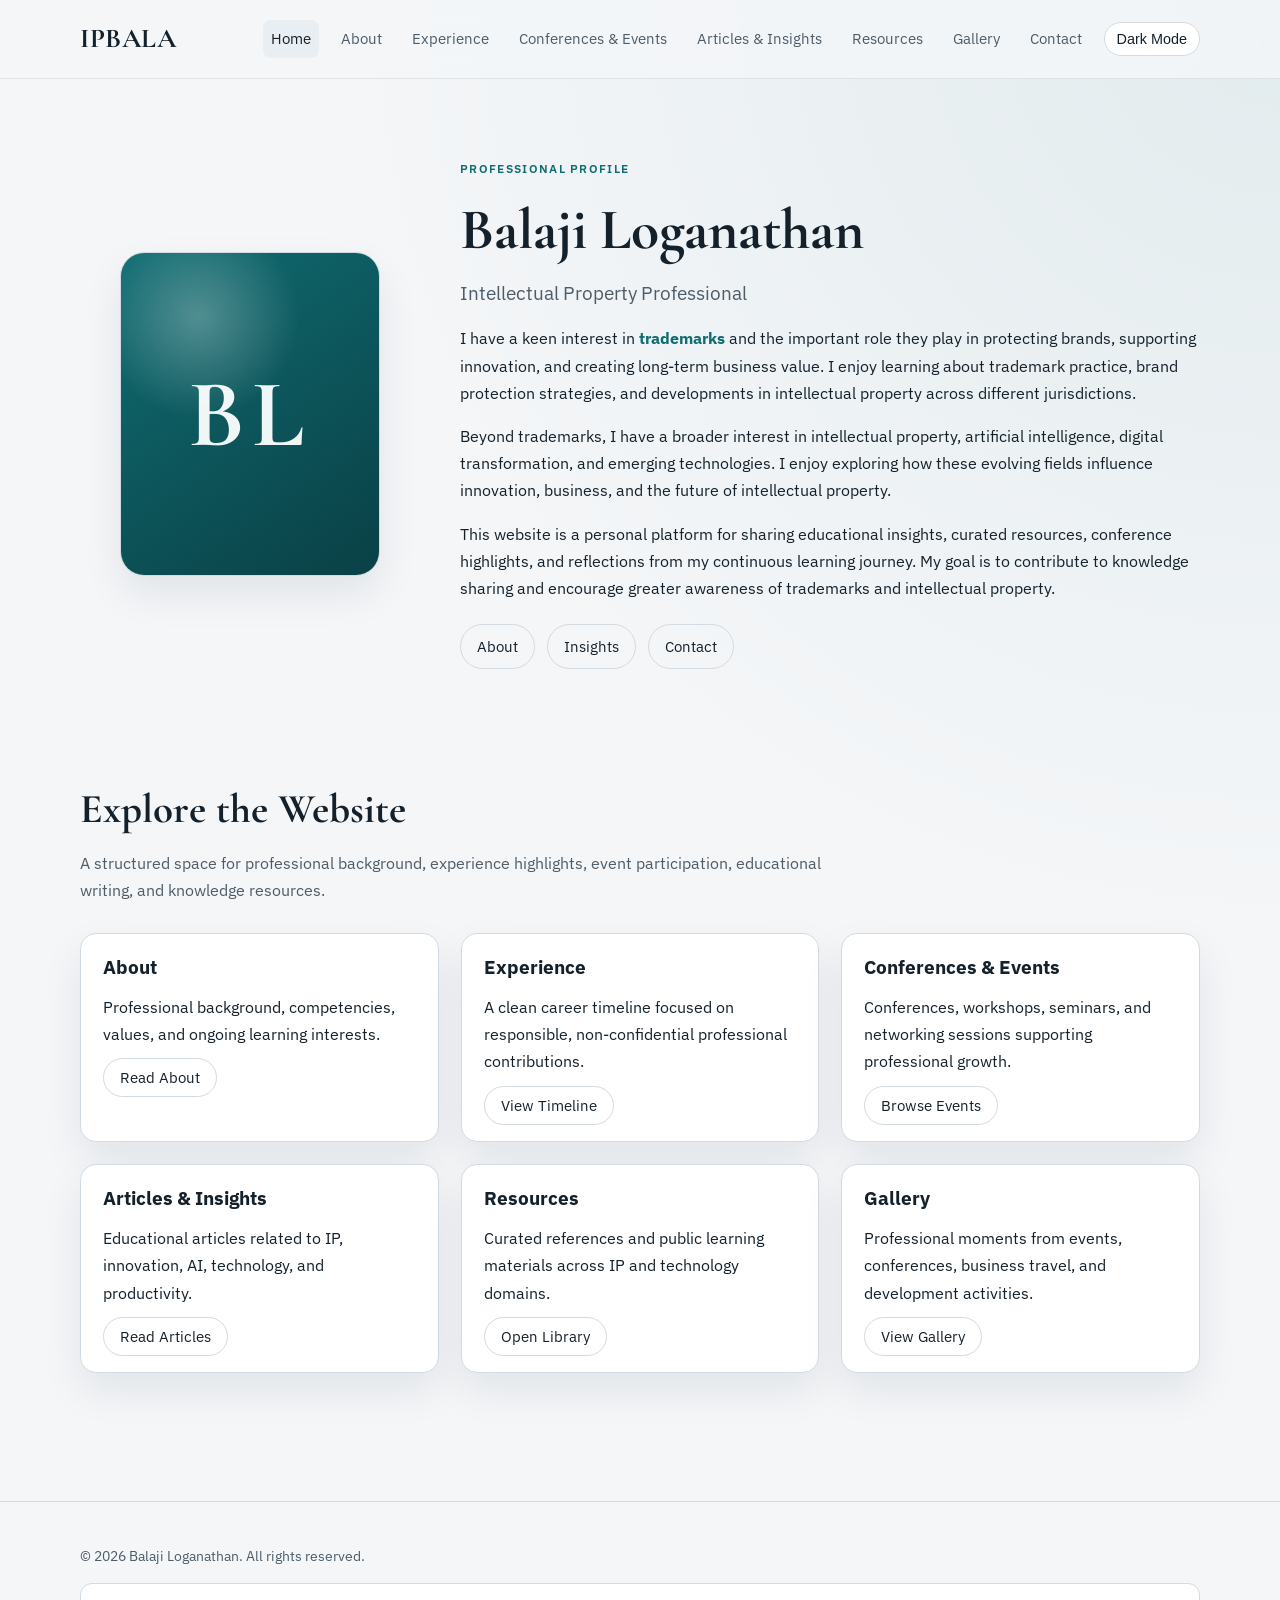
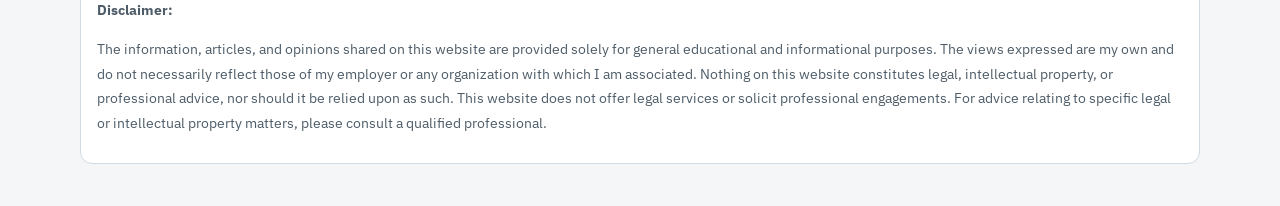
==== commit a5b6f7f9: "Home Page and About Update 2207" ====
--- a/index.html
+++ b/index.html
@@ -1,1017 +1,135 @@
-<!DOCTYPE html>
-<html lang="en" data-theme="light">
-<head>
-  <meta charset="UTF-8" />
-  <meta name="viewport" content="width=device-width, initial-scale=1.0" />
-  <meta name="description" content="Balaji Loganathan (IPBALA) — Intellectual Property Professional, Business Development &amp; Technology Enthusiast. Professional profile and knowledge-sharing platform." />
-  <meta name="keywords" content="Balaji Loganathan, IPBALA, Intellectual Property, IP Professional, Business Development, Technology, Innovation, AI" />
-  <meta name="author" content="Balaji Loganathan" />
-  <meta name="robots" content="index, follow" />
+<!doctype html>
+<html lang="en">
+  <head>
+    <meta charset="UTF-8" />
+    <meta name="viewport" content="width=device-width, initial-scale=1" />
+    <title>Balaji Loganathan | Professional Profile</title>
+    <meta
+      name="description"
+      content="Balaji Loganathan (IPBALA): professional profile focused on intellectual property, innovation, AI, technology, and continuous learning."
+    />
+    <meta name="robots" content="index, follow" />
+    <link rel="preconnect" href="https://fonts.googleapis.com" />
+    <link rel="preconnect" href="https://fonts.gstatic.com" crossorigin />
+    <link
+      href="https://fonts.googleapis.com/css2?family=Cormorant+Garamond:wght@500;600;700&family=IBM+Plex+Sans:wght@400;500;600;700&display=swap"
+      rel="stylesheet"
+    />
+    <link rel="stylesheet" href="assets/css/styles.css" />
+  </head>
+  <body>
+    <header class="site-header">
+      <div class="container header-inner">
+        <a class="brand" href="index.html">IPBALA</a>
+        <button class="nav-toggle" data-nav-toggle aria-label="Open navigation" aria-expanded="false">Menu</button>
+        <nav class="nav-links" data-nav-menu aria-label="Primary">
+          <a class="active" href="index.html">Home</a>
+          <a href="about.html">About</a>
+          <a href="experience.html">Experience</a>
+          <a href="events.html">Conferences &amp; Events</a>
+          <a href="articles.html">Articles &amp; Insights</a>
+          <a href="resources.html">Resources</a>
+          <a href="gallery.html">Gallery</a>
+          <a href="contact.html">Contact</a>
+          <button class="theme-toggle" type="button" data-theme-toggle>Dark Mode</button>
+        </nav>
+      </div>
+    </header>
 
-  <!-- Open Graph -->
-  <meta property="og:title" content="Balaji Loganathan | Intellectual Property Professional" />
-  <meta property="og:description" content="Professional profile of Balaji Loganathan — Intellectual Property Professional, Business Development &amp; Technology Enthusiast." />
-  <meta property="og:type" content="website" />
-  <meta property="og:url" content="https://smarttamildotcom.github.io/IPBALA/" />
-
-  <!-- Twitter Card -->
-  <meta name="twitter:card" content="summary" />
-  <meta name="twitter:title" content="Balaji Loganathan | IP Professional" />
-  <meta name="twitter:description" content="Professional profile and knowledge-sharing platform." />
-
-  <title>Balaji Loganathan | Intellectual Property Professional</title>
-
-  <!-- Google Fonts -->
-  <link rel="preconnect" href="https://fonts.googleapis.com" />
-  <link rel="preconnect" href="https://fonts.gstatic.com" crossorigin />
-  <link href="https://fonts.googleapis.com/css2?family=Inter:wght@300;400;500;600;700;800&family=Playfair+Display:wght@400;600;700&display=swap" rel="stylesheet" />
-
-  <link rel="stylesheet" href="css/style.css" />
-</head>
-<body>
-
-  <!-- ═══════════════════════════════════════════
-       NAVIGATION
-  ═══════════════════════════════════════════ -->
-  <nav class="nav" id="navbar" role="navigation" aria-label="Main navigation">
-    <div class="nav__container">
-      <a href="#home" class="nav__logo" aria-label="Balaji Loganathan — Home">
-        <span class="nav__logo-text">Balaji Loganathan</span>
-        <span class="nav__logo-tag">IP Professional</span>
-      </a>
-
-      <ul class="nav__links" id="navLinks" role="list">
-        <li><a href="#home"         class="nav__link" data-section="home">Home</a></li>
-        <li><a href="#about"        class="nav__link" data-section="about">About</a></li>
-        <li><a href="#experience"   class="nav__link" data-section="experience">Experience</a></li>
-        <li><a href="#conferences"  class="nav__link" data-section="conferences">Conferences</a></li>
-        <li><a href="#articles"     class="nav__link" data-section="articles">Articles</a></li>
-        <li><a href="#resources"    class="nav__link" data-section="resources">Resources</a></li>
-        <li><a href="#gallery"      class="nav__link" data-section="gallery">Gallery</a></li>
-        <li><a href="#contact"      class="nav__link" data-section="contact">Contact</a></li>
-      </ul>
-
-      <div class="nav__actions">
-        <button class="theme-toggle" id="themeToggle" aria-label="Toggle dark/light mode" title="Toggle theme">
-          <svg class="theme-toggle__icon theme-toggle__icon--sun" xmlns="http://www.w3.org/2000/svg" viewBox="0 0 24 24" fill="none" stroke="currentColor" stroke-width="2" stroke-linecap="round" stroke-linejoin="round" aria-hidden="true">
-            <circle cx="12" cy="12" r="5"/><line x1="12" y1="1" x2="12" y2="3"/><line x1="12" y1="21" x2="12" y2="23"/>
-            <line x1="4.22" y1="4.22" x2="5.64" y2="5.64"/><line x1="18.36" y1="18.36" x2="19.78" y2="19.78"/>
-            <line x1="1" y1="12" x2="3" y2="12"/><line x1="21" y1="12" x2="23" y2="12"/>
-            <line x1="4.22" y1="19.78" x2="5.64" y2="18.36"/><line x1="18.36" y1="5.64" x2="19.78" y2="4.22"/>
-          </svg>
-          <svg class="theme-toggle__icon theme-toggle__icon--moon" xmlns="http://www.w3.org/2000/svg" viewBox="0 0 24 24" fill="none" stroke="currentColor" stroke-width="2" stroke-linecap="round" stroke-linejoin="round" aria-hidden="true">
-            <path d="M21 12.79A9 9 0 1 1 11.21 3 7 7 0 0 0 21 12.79z"/>
-          </svg>
-        </button>
-
-        <button class="nav__hamburger" id="navHamburger" aria-label="Toggle mobile menu" aria-expanded="false" aria-controls="navLinks">
-          <span class="nav__hamburger-bar"></span>
-          <span class="nav__hamburger-bar"></span>
-          <span class="nav__hamburger-bar"></span>
-        </button>
-      </div>
-    </div>
-  </nav>
-
-  <main>
-
-    <!-- ═══════════════════════════════════════════
-         HERO / HOME
-    ═══════════════════════════════════════════ -->
-    <section id="home" class="hero" aria-label="Introduction">
-      <div class="hero__bg-pattern" aria-hidden="true"></div>
-      <div class="container hero__container">
-
-        <div class="hero__image-wrap reveal">
-          <!-- Replace the SVG below with an <img> tag pointing to your professional headshot -->
-          <div class="hero__avatar" aria-label="Profile photo of Balaji Loganathan">
-            <svg viewBox="0 0 200 200" xmlns="http://www.w3.org/2000/svg" aria-hidden="true">
-              <defs>
-                <linearGradient id="avatarGrad" x1="0%" y1="0%" x2="100%" y2="100%">
-                  <stop offset="0%" style="stop-color:#1e40af"/>
-                  <stop offset="100%" style="stop-color:#3b82f6"/>
-                </linearGradient>
-              </defs>
-              <circle cx="100" cy="100" r="100" fill="url(#avatarGrad)"/>
-              <text x="100" y="120" text-anchor="middle" font-family="Inter, sans-serif" font-size="64" font-weight="700" fill="white" letter-spacing="-2">BL</text>
-            </svg>
+    <main>
+      <section class="hero">
+        <div class="container hero-grid">
+          <figure class="headshot reveal">
+            <div class="profile-placeholder" aria-hidden="true">
+              <span>BL</span>
+            </div>
+          </figure>
+          <div class="reveal intro">
+            <p class="kicker">Professional Profile</p>
+            <h1>Balaji Loganathan</h1>
+            <p class="tagline">Intellectual Property Professional</p>
+            <p>
+              I have a keen interest in <strong style="color: var(--accent)">trademarks</strong> and the important role they play in
+              protecting brands, supporting innovation, and creating long-term business value. I enjoy learning about trademark
+              practice, brand protection strategies, and developments in intellectual property across different jurisdictions.
+            </p>
+            <p>
+              Beyond trademarks, I have a broader interest in intellectual property, artificial intelligence, digital transformation,
+              and emerging technologies. I enjoy exploring how these evolving fields influence innovation, business, and the future
+              of intellectual property.
+            </p>
+            <p>
+              This website is a personal platform for sharing educational insights, curated resources, conference highlights, and
+              reflections from my continuous learning journey. My goal is to contribute to knowledge sharing and encourage greater
+              awareness of trademarks and intellectual property.
+            </p>
+            <div class="social-row" aria-label="Quick links">
+              <a class="pill-link" href="about.html">About</a>
+              <a class="pill-link" href="articles.html">Insights</a>
+              <a class="pill-link" href="contact.html">Contact</a>
+            </div>
           </div>
         </div>
+      </section>
 
-        <div class="hero__content">
-          <p class="hero__eyebrow reveal">Welcome</p>
-          <h1 class="hero__name reveal">Balaji Loganathan</h1>
-          <p class="hero__tagline reveal">
-            Intellectual Property Professional
+      <section class="section">
+        <div class="container">
+          <h2 class="section-title reveal">Explore the Website</h2>
+          <p class="section-intro reveal">
+            A structured space for professional background, experience highlights, event participation, educational writing, and knowledge resources.
           </p>
-
-          <div class="hero__intro reveal">
-            <p>
-              I have a keen interest in <span class="text-accent">trademarks</span> and the important role they play in
-              protecting brands, supporting innovation, and creating long-term business value. I enjoy learning about
-              trademark practice, brand protection strategies, and developments in intellectual property across
-              different jurisdictions.
-            </p>
-            <p>
-              Beyond trademarks, I have a broader interest in intellectual property, artificial intelligence,
-              digital transformation, and emerging technologies. I enjoy exploring how these evolving fields
-              influence innovation, business, and the future of intellectual property.
-            </p>
-            <p>
-              This website is a personal platform for sharing educational insights, curated resources, conference
-              highlights, and reflections from my continuous learning journey. My goal is to contribute to
-              knowledge sharing and encourage greater awareness of <span class="text-accent">trademarks</span> and
-              intellectual property.
-            </p>
-          </div>
-
-          <div class="hero__social reveal" aria-label="Social links">
-            <a href="https://www.linkedin.com/in/ipbala" target="_blank" rel="noopener noreferrer" class="social-btn social-btn--linkedin" aria-label="LinkedIn profile">
-              <svg viewBox="0 0 24 24" fill="currentColor" aria-hidden="true"><path d="M20.447 20.452h-3.554v-5.569c0-1.328-.027-3.037-1.852-3.037-1.853 0-2.136 1.445-2.136 2.939v5.667H9.351V9h3.414v1.561h.046c.477-.9 1.637-1.85 3.37-1.85 3.601 0 4.267 2.37 4.267 5.455v6.286zM5.337 7.433a2.062 2.062 0 0 1-2.063-2.065 2.064 2.064 0 1 1 2.063 2.065zm1.782 13.019H3.555V9h3.564v11.452zM22.225 0H1.771C.792 0 0 .774 0 1.729v20.542C0 23.227.792 24 1.771 24h20.451C23.2 24 24 23.227 24 22.271V1.729C24 .774 23.2 0 22.222 0h.003z"/></svg>
-              LinkedIn
-            </a>
-            <a href="https://github.com/ipbala" target="_blank" rel="noopener noreferrer" class="social-btn social-btn--github" aria-label="GitHub profile">
-              <svg viewBox="0 0 24 24" fill="currentColor" aria-hidden="true"><path d="M12 .297c-6.63 0-12 5.373-12 12 0 5.303 3.438 9.8 8.205 11.385.6.113.82-.258.82-.577 0-.285-.01-1.04-.015-2.04-3.338.724-4.042-1.61-4.042-1.61C4.422 18.07 3.633 17.7 3.633 17.7c-1.087-.744.084-.729.084-.729 1.205.084 1.838 1.236 1.838 1.236 1.07 1.835 2.809 1.305 3.495.998.108-.776.417-1.305.76-1.605-2.665-.3-5.466-1.332-5.466-5.93 0-1.31.465-2.38 1.235-3.22-.135-.303-.54-1.523.105-3.176 0 0 1.005-.322 3.3 1.23.96-.267 1.98-.399 3-.405 1.02.006 2.04.138 3 .405 2.28-1.552 3.285-1.23 3.285-1.23.645 1.653.24 2.873.12 3.176.765.84 1.23 1.91 1.23 3.22 0 4.61-2.805 5.625-5.475 5.92.42.36.81 1.096.81 2.22 0 1.606-.015 2.896-.015 3.286 0 .315.21.69.825.57C20.565 22.092 24 17.592 24 12.297c0-6.627-5.373-12-12-12"/></svg>
-              GitHub
-            </a>
-            <a href="mailto:balaji@ipbala.com" class="social-btn social-btn--email" aria-label="Send email">
-              <svg viewBox="0 0 24 24" fill="none" stroke="currentColor" stroke-width="2" stroke-linecap="round" stroke-linejoin="round" aria-hidden="true"><path d="M4 4h16c1.1 0 2 .9 2 2v12c0 1.1-.9 2-2 2H4c-1.1 0-2-.9-2-2V6c0-1.1.9-2 2-2z"/><polyline points="22,6 12,13 2,6"/></svg>
-              Email
-            </a>
+          <div class="grid-3">
+            <article class="card reveal">
+              <h3>About</h3>
+              <p>Professional background, competencies, values, and ongoing learning interests.</p>
+              <a class="pill-link" href="about.html">Read About</a>
+            </article>
+            <article class="card reveal">
+              <h3>Experience</h3>
+              <p>A clean career timeline focused on responsible, non-confidential professional contributions.</p>
+              <a class="pill-link" href="experience.html">View Timeline</a>
+            </article>
+            <article class="card reveal">
+              <h3>Conferences &amp; Events</h3>
+              <p>Conferences, workshops, seminars, and networking sessions supporting professional growth.</p>
+              <a class="pill-link" href="events.html">Browse Events</a>
+            </article>
+            <article class="card reveal">
+              <h3>Articles &amp; Insights</h3>
+              <p>Educational articles related to IP, innovation, AI, technology, and productivity.</p>
+              <a class="pill-link" href="articles.html">Read Articles</a>
+            </article>
+            <article class="card reveal">
+              <h3>Resources</h3>
+              <p>Curated references and public learning materials across IP and technology domains.</p>
+              <a class="pill-link" href="resources.html">Open Library</a>
+            </article>
+            <article class="card reveal">
+              <h3>Gallery</h3>
+              <p>Professional moments from events, conferences, business travel, and development activities.</p>
+              <a class="pill-link" href="gallery.html">View Gallery</a>
+            </article>
           </div>
         </div>
+      </section>
+    </main>
 
-      </div>
-
-      <div class="hero__scroll-indicator" aria-hidden="true">
-        <span>Scroll</span>
-        <svg viewBox="0 0 24 24" fill="none" stroke="currentColor" stroke-width="2" stroke-linecap="round" stroke-linejoin="round"><line x1="12" y1="5" x2="12" y2="19"/><polyline points="19 12 12 19 5 12"/></svg>
-      </div>
-    </section>
-
-    <!-- ═══════════════════════════════════════════
-         ABOUT
-    ═══════════════════════════════════════════ -->
-    <section id="about" class="section section--alt" aria-labelledby="about-heading">
+    <footer class="footer">
       <div class="container">
-        <div class="section-header reveal">
-          <p class="section-eyebrow">Who I Am</p>
-          <h2 class="section-title" id="about-heading">About Me</h2>
-          <p class="section-subtitle">An Intellectual Property professional with a particular focus on <span class="text-accent">trademarks</span>, continuous learning, and knowledge sharing.</p>
-        </div>
-
-        <div class="about-grid">
-
-          <div class="about-card reveal">
-            <div class="about-card__icon" aria-hidden="true">
-              <svg viewBox="0 0 24 24" fill="none" stroke="currentColor" stroke-width="1.5" stroke-linecap="round" stroke-linejoin="round"><circle cx="12" cy="8" r="5"/><path d="M3 21v-2a7 7 0 0 1 14 0v2"/></svg>
-            </div>
-            <h3>Professional Background</h3>
-            <p>
-              My professional interest is centred on <span class="text-accent">trademarks</span> and the important
-              role they play in protecting brands, supporting innovation, and creating long-term business value.
-              I enjoy learning about trademark law, brand protection strategies, portfolio management, and the
-              evolving legal and commercial developments that shape intellectual property across different jurisdictions.
-            </p>
-            <p>
-              In addition to trademarks, I maintain a broader interest in other areas of intellectual property,
-              innovation, and emerging technologies, recognising the increasing importance of intellectual property
-              in today's global economy.
-            </p>
-          </div>
-
-          <div class="about-card reveal">
-            <div class="about-card__icon" aria-hidden="true">
-              <svg viewBox="0 0 24 24" fill="none" stroke="currentColor" stroke-width="1.5" stroke-linecap="round" stroke-linejoin="round"><polyline points="22 12 18 12 15 21 9 3 6 12 2 12"/></svg>
-            </div>
-            <h3>Professional Journey</h3>
-            <p>
-              Throughout my career, I have remained committed to continuous learning and professional development,
-              with a particular focus on <span class="text-accent">trademarks</span> and international brand
-              protection. I value opportunities to deepen my understanding through professional publications,
-              conferences, discussions with practitioners, and developments in global intellectual property practice.
-            </p>
-          </div>
-
-          <div class="about-card reveal">
-            <div class="about-card__icon" aria-hidden="true">
-              <svg viewBox="0 0 24 24" fill="none" stroke="currentColor" stroke-width="1.5" stroke-linecap="round" stroke-linejoin="round"><polygon points="12 2 15.09 8.26 22 9.27 17 14.14 18.18 21.02 12 17.77 5.82 21.02 7 14.14 2 9.27 8.91 8.26 12 2"/></svg>
-            </div>
-            <h3>Areas of Interest</h3>
-            <div class="interest-chips">
-              <span class="skill-badge">Trademark Protection</span>
-              <span class="skill-badge">Brand Strategy &amp; Brand Protection</span>
-              <span class="skill-badge">International Trademark Systems</span>
-              <span class="skill-badge">Intellectual Property</span>
-              <span class="skill-badge">Artificial Intelligence</span>
-              <span class="skill-badge">Emerging Technologies</span>
-              <span class="skill-badge">Digital Transformation</span>
-              <span class="skill-badge">Professional Development</span>
-              <span class="skill-badge">Lifelong Learning</span>
-            </div>
-          </div>
-
-          <div class="about-card reveal">
-            <div class="about-card__icon" aria-hidden="true">
-              <svg viewBox="0 0 24 24" fill="none" stroke="currentColor" stroke-width="1.5" stroke-linecap="round" stroke-linejoin="round"><rect x="2" y="7" width="20" height="14" rx="2" ry="2"/><path d="M16 21V5a2 2 0 0 0-2-2h-4a2 2 0 0 0-2 2v16"/></svg>
-            </div>
-            <h3>Skills &amp; Competencies</h3>
-            <div class="skills-grid">
-              <span class="skill-badge">Trademark Practice &amp; Portfolio Management</span>
-              <span class="skill-badge">Intellectual Property Research</span>
-              <span class="skill-badge">Trademark Classification &amp; Brand Protection</span>
-              <span class="skill-badge">Research &amp; Information Analysis</span>
-              <span class="skill-badge">Professional Communication</span>
-              <span class="skill-badge">Knowledge Sharing</span>
-              <span class="skill-badge">Documentation &amp; Information Management</span>
-              <span class="skill-badge">Cross-cultural Collaboration</span>
-              <span class="skill-badge">Continuous Learning</span>
-            </div>
-          </div>
-
-          <div class="about-card reveal">
-            <div class="about-card__icon" aria-hidden="true">
-              <svg viewBox="0 0 24 24" fill="none" stroke="currentColor" stroke-width="1.5" stroke-linecap="round" stroke-linejoin="round"><circle cx="12" cy="12" r="10"/><path d="M12 8v4l3 3"/></svg>
-            </div>
-            <h3>Commitment to Learning</h3>
-            <p>
-              <span class="text-accent">Trademarks</span> continue to evolve alongside technology, global commerce,
-              and digital innovation. I enjoy staying informed about developments in trademark practice,
-              international filing systems, significant legal decisions, and emerging issues affecting brand
-              owners worldwide.
-            </p>
-            <p>
-              Through this website, I aim to share educational insights, useful resources, conference highlights,
-              and learning experiences that contribute to a broader understanding of <span class="text-accent">trademarks</span>
-              and intellectual property.
-            </p>
-          </div>
-
+        <p>© 2026 Balaji Loganathan. All rights reserved.</p>
+        <div class="disclaimer">
+          <strong>Disclaimer:</strong>
+          <p>
+            The information, articles, and opinions shared on this website are provided solely for general educational and informational
+            purposes. The views expressed are my own and do not necessarily reflect those of my employer or any organization with which I am
+            associated. Nothing on this website constitutes legal, intellectual property, or professional advice, nor should it be relied upon
+            as such. This website does not offer legal services or solicit professional engagements. For advice relating to specific legal or
+            intellectual property matters, please consult a qualified professional.
+          </p>
         </div>
       </div>
-    </section>
+    </footer>
 
-    <!-- ═══════════════════════════════════════════
-         EXPERIENCE
-    ═══════════════════════════════════════════ -->
-    <section id="experience" class="section" aria-labelledby="experience-heading">
-      <div class="container">
-        <div class="section-header reveal">
-          <p class="section-eyebrow">Career Path</p>
-          <h2 class="section-title" id="experience-heading">Professional Experience</h2>
-          <p class="section-subtitle">A timeline of growth across intellectual property, technology, and business development.</p>
-        </div>
-
-        <div class="timeline">
-
-          <div class="timeline__item reveal">
-            <div class="timeline__marker" aria-hidden="true"></div>
-            <div class="timeline__content">
-              <div class="timeline__header">
-                <div>
-                  <h3 class="timeline__role">Intellectual Property Professional</h3>
-                  <p class="timeline__org">IP &amp; Technology Sector</p>
-                </div>
-                <span class="timeline__period">2020 – Present</span>
-              </div>
-              <ul class="timeline__duties">
-                <li>Developing and implementing comprehensive IP strategies aligned with organisational objectives.</li>
-                <li>Managing multi-jurisdictional patent and trademark portfolios across diverse technology domains.</li>
-                <li>Collaborating with R&amp;D, legal, and commercial teams to identify, protect, and leverage intellectual assets.</li>
-                <li>Monitoring global IP trends, competitor landscapes, and regulatory developments to inform strategic decisions.</li>
-                <li>Engaging with international IP organisations, fostering knowledge sharing, and representing the organisation at professional forums.</li>
-              </ul>
-              <div class="timeline__tags">
-                <span class="timeline__tag">IP Strategy</span>
-                <span class="timeline__tag">Portfolio Management</span>
-                <span class="timeline__tag">Patents &amp; Trademarks</span>
-              </div>
-            </div>
-          </div>
-
-          <div class="timeline__item reveal">
-            <div class="timeline__marker" aria-hidden="true"></div>
-            <div class="timeline__content">
-              <div class="timeline__header">
-                <div>
-                  <h3 class="timeline__role">Senior IP Analyst &amp; Business Development</h3>
-                  <p class="timeline__org">Professional Services | Technology Sector</p>
-                </div>
-                <span class="timeline__period">2016 – 2020</span>
-              </div>
-              <ul class="timeline__duties">
-                <li>Conducted IP due diligence for mergers, acquisitions, and technology licensing transactions.</li>
-                <li>Developed business development strategies leveraging IP assets to drive commercial growth.</li>
-                <li>Analysed technology landscapes and prepared detailed patentability and freedom-to-operate assessments.</li>
-                <li>Built strong relationships with industry stakeholders, inventors, and technology partners.</li>
-                <li>Led cross-functional teams in developing IP training programmes and awareness campaigns.</li>
-              </ul>
-              <div class="timeline__tags">
-                <span class="timeline__tag">IP Due Diligence</span>
-                <span class="timeline__tag">Technology Analysis</span>
-                <span class="timeline__tag">Business Strategy</span>
-              </div>
-            </div>
-          </div>
-
-          <div class="timeline__item reveal">
-            <div class="timeline__marker" aria-hidden="true"></div>
-            <div class="timeline__content">
-              <div class="timeline__header">
-                <div>
-                  <h3 class="timeline__role">IP Associate &amp; Technology Specialist</h3>
-                  <p class="timeline__org">Legal &amp; Technology Services</p>
-                </div>
-                <span class="timeline__period">2012 – 2016</span>
-              </div>
-              <ul class="timeline__duties">
-                <li>Assisted in the drafting, prosecution, and management of patent and trademark applications.</li>
-                <li>Supported senior professionals in IP portfolio reviews and strategic planning processes.</li>
-                <li>Provided technology-focused analysis for innovation assessment and IP clearance projects.</li>
-                <li>Collaborated with international associates on cross-border IP filing and enforcement matters.</li>
-                <li>Contributed to the development of internal IP management tools and workflow improvements.</li>
-              </ul>
-              <div class="timeline__tags">
-                <span class="timeline__tag">Patent Prosecution</span>
-                <span class="timeline__tag">IP Management</span>
-                <span class="timeline__tag">Technology Assessment</span>
-              </div>
-            </div>
-          </div>
-
-          <div class="timeline__item reveal">
-            <div class="timeline__marker" aria-hidden="true"></div>
-            <div class="timeline__content">
-              <div class="timeline__header">
-                <div>
-                  <h3 class="timeline__role">Graduate Professional</h3>
-                  <p class="timeline__org">Technology &amp; IT Services</p>
-                </div>
-                <span class="timeline__period">2010 – 2012</span>
-              </div>
-              <ul class="timeline__duties">
-                <li>Commenced professional career in the technology sector, building a robust foundation in IT systems, digital infrastructure, and emerging technologies.</li>
-                <li>Developed strong analytical and problem-solving skills through hands-on technical projects.</li>
-                <li>Participated in professional development programmes and acquired foundational knowledge of IP principles.</li>
-              </ul>
-              <div class="timeline__tags">
-                <span class="timeline__tag">Technology</span>
-                <span class="timeline__tag">IT Systems</span>
-                <span class="timeline__tag">Professional Development</span>
-              </div>
-            </div>
-          </div>
-
-        </div>
-      </div>
-    </section>
-
-    <!-- ═══════════════════════════════════════════
-         CONFERENCES & EVENTS
-    ═══════════════════════════════════════════ -->
-    <section id="conferences" class="section section--alt" aria-labelledby="conferences-heading">
-      <div class="container">
-        <div class="section-header reveal">
-          <p class="section-eyebrow">Professional Engagement</p>
-          <h2 class="section-title" id="conferences-heading">Conferences &amp; Events</h2>
-          <p class="section-subtitle">Selected conferences, seminars, workshops, and networking events I have attended as part of ongoing professional development.</p>
-        </div>
-
-        <div class="events-grid">
-
-          <article class="event-card reveal" aria-label="WIPO IP & Innovation Ecosystems Forum 2024">
-            <div class="event-card__badge event-card__badge--conference">Conference</div>
-            <div class="event-card__body">
-              <div class="event-card__meta">
-                <span class="event-card__date">
-                  <svg viewBox="0 0 24 24" fill="none" stroke="currentColor" stroke-width="2" stroke-linecap="round" stroke-linejoin="round" aria-hidden="true"><rect x="3" y="4" width="18" height="18" rx="2" ry="2"/><line x1="16" y1="2" x2="16" y2="6"/><line x1="8" y1="2" x2="8" y2="6"/><line x1="3" y1="10" x2="21" y2="10"/></svg>
-                  2024
-                </span>
-                <span class="event-card__location">
-                  <svg viewBox="0 0 24 24" fill="none" stroke="currentColor" stroke-width="2" stroke-linecap="round" stroke-linejoin="round" aria-hidden="true"><path d="M21 10c0 7-9 13-9 13s-9-6-9-13a9 9 0 0 1 18 0z"/><circle cx="12" cy="10" r="3"/></svg>
-                  Geneva, Switzerland
-                </span>
-              </div>
-              <h3 class="event-card__title">WIPO IP &amp; Innovation Ecosystems Forum</h3>
-              <p class="event-card__desc">Participated in this globally recognised forum convened by the World Intellectual Property Organization, focusing on the role of IP in fostering innovation ecosystems, supporting startups, and enabling technology transfer across developing and developed nations.</p>
-              <div class="event-card__tags">
-                <span>Innovation</span><span>IP Policy</span><span>Technology Transfer</span>
-              </div>
-            </div>
-          </article>
-
-          <article class="event-card reveal" aria-label="INTA Annual Meeting 2023">
-            <div class="event-card__badge event-card__badge--seminar">Annual Meeting</div>
-            <div class="event-card__body">
-              <div class="event-card__meta">
-                <span class="event-card__date">
-                  <svg viewBox="0 0 24 24" fill="none" stroke="currentColor" stroke-width="2" stroke-linecap="round" stroke-linejoin="round" aria-hidden="true"><rect x="3" y="4" width="18" height="18" rx="2" ry="2"/><line x1="16" y1="2" x2="16" y2="6"/><line x1="8" y1="2" x2="8" y2="6"/><line x1="3" y1="10" x2="21" y2="10"/></svg>
-                  2023
-                </span>
-                <span class="event-card__location">
-                  <svg viewBox="0 0 24 24" fill="none" stroke="currentColor" stroke-width="2" stroke-linecap="round" stroke-linejoin="round" aria-hidden="true"><path d="M21 10c0 7-9 13-9 13s-9-6-9-13a9 9 0 0 1 18 0z"/><circle cx="12" cy="10" r="3"/></svg>
-                  Singapore
-                </span>
-              </div>
-              <h3 class="event-card__title">INTA Annual Meeting</h3>
-              <p class="event-card__desc">Attended the International Trademark Association's annual meeting, engaging with IP professionals and thought leaders on global brand protection, trademark strategy, enforcement challenges, and the evolving digital marketplace.</p>
-              <div class="event-card__tags">
-                <span>Trademarks</span><span>Brand Protection</span><span>Global IP</span>
-              </div>
-            </div>
-          </article>
-
-          <article class="event-card reveal" aria-label="European Patent Forum 2023">
-            <div class="event-card__badge event-card__badge--forum">Forum</div>
-            <div class="event-card__body">
-              <div class="event-card__meta">
-                <span class="event-card__date">
-                  <svg viewBox="0 0 24 24" fill="none" stroke="currentColor" stroke-width="2" stroke-linecap="round" stroke-linejoin="round" aria-hidden="true"><rect x="3" y="4" width="18" height="18" rx="2" ry="2"/><line x1="16" y1="2" x2="16" y2="6"/><line x1="8" y1="2" x2="8" y2="6"/><line x1="3" y1="10" x2="21" y2="10"/></svg>
-                  2023
-                </span>
-                <span class="event-card__location">
-                  <svg viewBox="0 0 24 24" fill="none" stroke="currentColor" stroke-width="2" stroke-linecap="round" stroke-linejoin="round" aria-hidden="true"><path d="M21 10c0 7-9 13-9 13s-9-6-9-13a9 9 0 0 1 18 0z"/><circle cx="12" cy="10" r="3"/></svg>
-                  Munich, Germany
-                </span>
-              </div>
-              <h3 class="event-card__title">European Patent Forum</h3>
-              <p class="event-card__desc">Participated in the European Patent Office's flagship conference, covering innovations in patent examination, Unitary Patent system updates, AI-assisted prior art searching, and the future of European IP practice.</p>
-              <div class="event-card__tags">
-                <span>Patents</span><span>EPO</span><span>Unitary Patent</span>
-              </div>
-            </div>
-          </article>
-
-          <article class="event-card reveal" aria-label="Asia-Pacific IP Forum 2022">
-            <div class="event-card__badge event-card__badge--conference">Conference</div>
-            <div class="event-card__body">
-              <div class="event-card__meta">
-                <span class="event-card__date">
-                  <svg viewBox="0 0 24 24" fill="none" stroke="currentColor" stroke-width="2" stroke-linecap="round" stroke-linejoin="round" aria-hidden="true"><rect x="3" y="4" width="18" height="18" rx="2" ry="2"/><line x1="16" y1="2" x2="16" y2="6"/><line x1="8" y1="2" x2="8" y2="6"/><line x1="3" y1="10" x2="21" y2="10"/></svg>
-                  2022
-                </span>
-                <span class="event-card__location">
-                  <svg viewBox="0 0 24 24" fill="none" stroke="currentColor" stroke-width="2" stroke-linecap="round" stroke-linejoin="round" aria-hidden="true"><path d="M21 10c0 7-9 13-9 13s-9-6-9-13a9 9 0 0 1 18 0z"/><circle cx="12" cy="10" r="3"/></svg>
-                  Tokyo, Japan
-                </span>
-              </div>
-              <h3 class="event-card__title">Asia-Pacific IP Forum</h3>
-              <p class="event-card__desc">Engaged with IP leaders across the Asia-Pacific region, exploring regional IP harmonisation initiatives, IP management in high-growth economies, and the increasing role of technology companies in shaping global IP norms.</p>
-              <div class="event-card__tags">
-                <span>Asia-Pacific</span><span>IP Harmonisation</span><span>Innovation</span>
-              </div>
-            </div>
-          </article>
-
-          <article class="event-card reveal" aria-label="Innovation & Technology Management Workshop 2022">
-            <div class="event-card__badge event-card__badge--workshop">Workshop</div>
-            <div class="event-card__body">
-              <div class="event-card__meta">
-                <span class="event-card__date">
-                  <svg viewBox="0 0 24 24" fill="none" stroke="currentColor" stroke-width="2" stroke-linecap="round" stroke-linejoin="round" aria-hidden="true"><rect x="3" y="4" width="18" height="18" rx="2" ry="2"/><line x1="16" y1="2" x2="16" y2="6"/><line x1="8" y1="2" x2="8" y2="6"/><line x1="3" y1="10" x2="21" y2="10"/></svg>
-                  2022
-                </span>
-                <span class="event-card__location">
-                  <svg viewBox="0 0 24 24" fill="none" stroke="currentColor" stroke-width="2" stroke-linecap="round" stroke-linejoin="round" aria-hidden="true"><path d="M21 10c0 7-9 13-9 13s-9-6-9-13a9 9 0 0 1 18 0z"/><circle cx="12" cy="10" r="3"/></svg>
-                  Virtual Event
-                </span>
-              </div>
-              <h3 class="event-card__title">Innovation &amp; Technology Management Workshop</h3>
-              <p class="event-card__desc">An intensive professional development workshop focused on innovation management frameworks, building internal innovation culture, and developing strategies to commercialise intellectual assets through licensing and partnerships.</p>
-              <div class="event-card__tags">
-                <span>Innovation Management</span><span>Licensing</span><span>Commercial Strategy</span>
-              </div>
-            </div>
-          </article>
-
-          <article class="event-card reveal" aria-label="World IP Day Seminar 2021">
-            <div class="event-card__badge event-card__badge--seminar">Seminar</div>
-            <div class="event-card__body">
-              <div class="event-card__meta">
-                <span class="event-card__date">
-                  <svg viewBox="0 0 24 24" fill="none" stroke="currentColor" stroke-width="2" stroke-linecap="round" stroke-linejoin="round" aria-hidden="true"><rect x="3" y="4" width="18" height="18" rx="2" ry="2"/><line x1="16" y1="2" x2="16" y2="6"/><line x1="8" y1="2" x2="8" y2="6"/><line x1="3" y1="10" x2="21" y2="10"/></svg>
-                  2021
-                </span>
-                <span class="event-card__location">
-                  <svg viewBox="0 0 24 24" fill="none" stroke="currentColor" stroke-width="2" stroke-linecap="round" stroke-linejoin="round" aria-hidden="true"><path d="M21 10c0 7-9 13-9 13s-9-6-9-13a9 9 0 0 1 18 0z"/><circle cx="12" cy="10" r="3"/></svg>
-                  Virtual Event
-                </span>
-              </div>
-              <h3 class="event-card__title">World IP Day Seminar — IP &amp; Youth</h3>
-              <p class="event-card__desc">Participated in the WIPO World Intellectual Property Day seminar series, with discussions centred on empowering young innovators, the role of IP in supporting sustainable development, and fostering a new generation of IP-aware professionals.</p>
-              <div class="event-card__tags">
-                <span>WIPO</span><span>IP Awareness</span><span>Sustainability</span>
-              </div>
-            </div>
-          </article>
-
-        </div>
-      </div>
-    </section>
-
-    <!-- ═══════════════════════════════════════════
-         ARTICLES & INSIGHTS
-    ═══════════════════════════════════════════ -->
-    <section id="articles" class="section" aria-labelledby="articles-heading">
-      <div class="container">
-        <div class="section-header reveal">
-          <p class="section-eyebrow">Knowledge Sharing</p>
-          <h2 class="section-title" id="articles-heading">Articles &amp; Insights</h2>
-          <p class="section-subtitle">Educational articles and perspectives on Intellectual Property, AI, technology, and professional development.</p>
-        </div>
-
-        <div class="articles-grid">
-
-          <article class="article-card reveal">
-            <div class="article-card__image article-card__image--ai" aria-hidden="true">
-              <svg viewBox="0 0 80 60" fill="none" xmlns="http://www.w3.org/2000/svg" aria-hidden="true">
-                <rect width="80" height="60" fill="url(#grad1)"/>
-                <defs><linearGradient id="grad1" x1="0" y1="0" x2="80" y2="60" gradientUnits="userSpaceOnUse"><stop stop-color="#1e40af"/><stop offset="1" stop-color="#3b82f6"/></linearGradient></defs>
-                <circle cx="40" cy="30" r="15" stroke="rgba(255,255,255,0.4)" stroke-width="1.5"/>
-                <circle cx="40" cy="30" r="8"  stroke="rgba(255,255,255,0.6)" stroke-width="1.5"/>
-                <circle cx="40" cy="30" r="3"  fill="rgba(255,255,255,0.9)"/>
-                <line x1="40" y1="10" x2="40" y2="5"  stroke="rgba(255,255,255,0.4)" stroke-width="1"/>
-                <line x1="40" y1="50" x2="40" y2="55" stroke="rgba(255,255,255,0.4)" stroke-width="1"/>
-                <line x1="20" y1="30" x2="15" y2="30" stroke="rgba(255,255,255,0.4)" stroke-width="1"/>
-                <line x1="60" y1="30" x2="65" y2="30" stroke="rgba(255,255,255,0.4)" stroke-width="1"/>
-              </svg>
-            </div>
-            <div class="article-card__body">
-              <span class="article-card__cat">Artificial Intelligence</span>
-              <h3 class="article-card__title">AI and Intellectual Property: Navigating the New Frontier</h3>
-              <p class="article-card__excerpt">As artificial intelligence reshapes industries, it raises fundamental questions about inventorship, authorship, and the ownership of AI-generated works. This article explores how IP frameworks globally are adapting to address these complex challenges.</p>
-              <div class="article-card__footer">
-                <span class="article-card__date">July 2025</span>
-                <a href="#" class="article-card__read-more" aria-label="Read full article: AI and Intellectual Property">Read more <svg viewBox="0 0 24 24" fill="none" stroke="currentColor" stroke-width="2" stroke-linecap="round" stroke-linejoin="round" aria-hidden="true"><line x1="5" y1="12" x2="19" y2="12"/><polyline points="12 5 19 12 12 19"/></svg></a>
-              </div>
-            </div>
-          </article>
-
-          <article class="article-card reveal">
-            <div class="article-card__image article-card__image--patent" aria-hidden="true">
-              <svg viewBox="0 0 80 60" fill="none" xmlns="http://www.w3.org/2000/svg" aria-hidden="true">
-                <rect width="80" height="60" fill="url(#grad2)"/>
-                <defs><linearGradient id="grad2" x1="0" y1="0" x2="80" y2="60" gradientUnits="userSpaceOnUse"><stop stop-color="#0f766e"/><stop offset="1" stop-color="#14b8a6"/></linearGradient></defs>
-                <rect x="20" y="12" width="40" height="36" rx="2" stroke="rgba(255,255,255,0.5)" stroke-width="1.5"/>
-                <line x1="28" y1="22" x2="52" y2="22" stroke="rgba(255,255,255,0.6)" stroke-width="1.5"/>
-                <line x1="28" y1="29" x2="52" y2="29" stroke="rgba(255,255,255,0.4)" stroke-width="1.5"/>
-                <line x1="28" y1="36" x2="44" y2="36" stroke="rgba(255,255,255,0.4)" stroke-width="1.5"/>
-              </svg>
-            </div>
-            <div class="article-card__body">
-              <span class="article-card__cat">Intellectual Property</span>
-              <h3 class="article-card__title">Patent Filing in the Digital Age: Trends and Best Practices</h3>
-              <p class="article-card__excerpt">The digitisation of patent systems has transformed how inventors and organisations file and manage their IP. This article examines key trends in digital patent filing, AI-assisted prior art searches, and the future of automated patent examination.</p>
-              <div class="article-card__footer">
-                <span class="article-card__date">May 2025</span>
-                <a href="#" class="article-card__read-more" aria-label="Read full article: Patent Filing in the Digital Age">Read more <svg viewBox="0 0 24 24" fill="none" stroke="currentColor" stroke-width="2" stroke-linecap="round" stroke-linejoin="round" aria-hidden="true"><line x1="5" y1="12" x2="19" y2="12"/><polyline points="12 5 19 12 12 19"/></svg></a>
-              </div>
-            </div>
-          </article>
-
-          <article class="article-card reveal">
-            <div class="article-card__image article-card__image--innovation" aria-hidden="true">
-              <svg viewBox="0 0 80 60" fill="none" xmlns="http://www.w3.org/2000/svg" aria-hidden="true">
-                <rect width="80" height="60" fill="url(#grad3)"/>
-                <defs><linearGradient id="grad3" x1="0" y1="0" x2="80" y2="60" gradientUnits="userSpaceOnUse"><stop stop-color="#7c3aed"/><stop offset="1" stop-color="#a78bfa"/></linearGradient></defs>
-                <path d="M40 10 L55 40 H25 Z" stroke="rgba(255,255,255,0.5)" stroke-width="1.5" fill="none"/>
-                <circle cx="40" cy="28" r="4" fill="rgba(255,255,255,0.7)"/>
-              </svg>
-            </div>
-            <div class="article-card__body">
-              <span class="article-card__cat">Innovation</span>
-              <h3 class="article-card__title">The Role of IP in Building Sustainable Innovation Culture</h3>
-              <p class="article-card__excerpt">Intellectual property is not merely a legal mechanism — it is a strategic asset that can shape organisational culture. This piece examines how forward-thinking organisations embed IP thinking into their innovation processes to drive long-term competitive advantage.</p>
-              <div class="article-card__footer">
-                <span class="article-card__date">March 2025</span>
-                <a href="#" class="article-card__read-more" aria-label="Read full article: IP and Innovation Culture">Read more <svg viewBox="0 0 24 24" fill="none" stroke="currentColor" stroke-width="2" stroke-linecap="round" stroke-linejoin="round" aria-hidden="true"><line x1="5" y1="12" x2="19" y2="12"/><polyline points="12 5 19 12 12 19"/></svg></a>
-              </div>
-            </div>
-          </article>
-
-          <article class="article-card reveal">
-            <div class="article-card__image article-card__image--business" aria-hidden="true">
-              <svg viewBox="0 0 80 60" fill="none" xmlns="http://www.w3.org/2000/svg" aria-hidden="true">
-                <rect width="80" height="60" fill="url(#grad4)"/>
-                <defs><linearGradient id="grad4" x1="0" y1="0" x2="80" y2="60" gradientUnits="userSpaceOnUse"><stop stop-color="#b45309"/><stop offset="1" stop-color="#f59e0b"/></linearGradient></defs>
-                <rect x="16" y="38" width="10" height="14" fill="rgba(255,255,255,0.4)"/>
-                <rect x="30" y="28" width="10" height="24" fill="rgba(255,255,255,0.5)"/>
-                <rect x="44" y="18" width="10" height="34" fill="rgba(255,255,255,0.6)"/>
-                <rect x="58" y="10" width="10" height="42" fill="rgba(255,255,255,0.7)"/>
-              </svg>
-            </div>
-            <div class="article-card__body">
-              <span class="article-card__cat">Business Development</span>
-              <h3 class="article-card__title">Technology Transfer and IP Licensing: A Strategic Overview</h3>
-              <p class="article-card__excerpt">Technology transfer and IP licensing are pivotal mechanisms for monetising innovation and driving collaborative R&amp;D. This article provides a structured overview of key considerations, deal structures, and strategic approaches to licensing IP assets effectively.</p>
-              <div class="article-card__footer">
-                <span class="article-card__date">January 2025</span>
-                <a href="#" class="article-card__read-more" aria-label="Read full article: Technology Transfer and IP Licensing">Read more <svg viewBox="0 0 24 24" fill="none" stroke="currentColor" stroke-width="2" stroke-linecap="round" stroke-linejoin="round" aria-hidden="true"><line x1="5" y1="12" x2="19" y2="12"/><polyline points="12 5 19 12 12 19"/></svg></a>
-              </div>
-            </div>
-          </article>
-
-          <article class="article-card reveal">
-            <div class="article-card__image article-card__image--productivity" aria-hidden="true">
-              <svg viewBox="0 0 80 60" fill="none" xmlns="http://www.w3.org/2000/svg" aria-hidden="true">
-                <rect width="80" height="60" fill="url(#grad5)"/>
-                <defs><linearGradient id="grad5" x1="0" y1="0" x2="80" y2="60" gradientUnits="userSpaceOnUse"><stop stop-color="#0369a1"/><stop offset="1" stop-color="#38bdf8"/></linearGradient></defs>
-                <circle cx="40" cy="30" r="16" stroke="rgba(255,255,255,0.4)" stroke-width="1.5" stroke-dasharray="4 2"/>
-                <polyline points="32,30 38,36 50,24" stroke="rgba(255,255,255,0.9)" stroke-width="2" fill="none" stroke-linecap="round" stroke-linejoin="round"/>
-              </svg>
-            </div>
-            <div class="article-card__body">
-              <span class="article-card__cat">Productivity</span>
-              <h3 class="article-card__title">Productivity for IP Professionals: Tools, Systems, and Mindset</h3>
-              <p class="article-card__excerpt">Managing complex IP portfolios, deadlines, and stakeholder expectations demands exceptional organisation and focus. This article shares practical productivity frameworks, digital tools, and mindset strategies tailored for the busy IP professional.</p>
-              <div class="article-card__footer">
-                <span class="article-card__date">November 2024</span>
-                <a href="#" class="article-card__read-more" aria-label="Read full article: Productivity for IP Professionals">Read more <svg viewBox="0 0 24 24" fill="none" stroke="currentColor" stroke-width="2" stroke-linecap="round" stroke-linejoin="round" aria-hidden="true"><line x1="5" y1="12" x2="19" y2="12"/><polyline points="12 5 19 12 12 19"/></svg></a>
-              </div>
-            </div>
-          </article>
-
-          <article class="article-card reveal">
-            <div class="article-card__image article-card__image--profdev" aria-hidden="true">
-              <svg viewBox="0 0 80 60" fill="none" xmlns="http://www.w3.org/2000/svg" aria-hidden="true">
-                <rect width="80" height="60" fill="url(#grad6)"/>
-                <defs><linearGradient id="grad6" x1="0" y1="0" x2="80" y2="60" gradientUnits="userSpaceOnUse"><stop stop-color="#065f46"/><stop offset="1" stop-color="#34d399"/></linearGradient></defs>
-                <circle cx="40" cy="22" r="9" stroke="rgba(255,255,255,0.6)" stroke-width="1.5"/>
-                <path d="M20 50 Q20 35 40 35 Q60 35 60 50" stroke="rgba(255,255,255,0.6)" stroke-width="1.5" fill="none"/>
-              </svg>
-            </div>
-            <div class="article-card__body">
-              <span class="article-card__cat">Professional Development</span>
-              <h3 class="article-card__title">Continuous Learning in the IP Field: A Personal Framework</h3>
-              <p class="article-card__excerpt">The IP landscape evolves rapidly. Staying current requires intentional, systematic professional development. In this article, I share my personal approach to continuous learning, curating reliable information sources, and developing expertise in areas at the intersection of IP and technology.</p>
-              <div class="article-card__footer">
-                <span class="article-card__date">September 2024</span>
-                <a href="#" class="article-card__read-more" aria-label="Read full article: Continuous Learning in IP">Read more <svg viewBox="0 0 24 24" fill="none" stroke="currentColor" stroke-width="2" stroke-linecap="round" stroke-linejoin="round" aria-hidden="true"><line x1="5" y1="12" x2="19" y2="12"/><polyline points="12 5 19 12 12 19"/></svg></a>
-              </div>
-            </div>
-          </article>
-
-        </div>
-      </div>
-    </section>
-
-    <!-- ═══════════════════════════════════════════
-         RESOURCES
-    ═══════════════════════════════════════════ -->
-    <section id="resources" class="section section--alt" aria-labelledby="resources-heading">
-      <div class="container">
-        <div class="section-header reveal">
-          <p class="section-eyebrow">Learning Materials</p>
-          <h2 class="section-title" id="resources-heading">Resources</h2>
-          <p class="section-subtitle">A curated collection of public references, official organisations, and learning materials on Intellectual Property, AI, technology, and innovation.</p>
-        </div>
-
-        <div class="resources-grid">
-
-          <div class="resource-category reveal">
-            <h3 class="resource-category__title">
-              <svg viewBox="0 0 24 24" fill="none" stroke="currentColor" stroke-width="2" stroke-linecap="round" stroke-linejoin="round" aria-hidden="true"><circle cx="12" cy="12" r="10"/><line x1="2" y1="12" x2="22" y2="12"/><path d="M12 2a15.3 15.3 0 0 1 4 10 15.3 15.3 0 0 1-4 10 15.3 15.3 0 0 1-4-10 15.3 15.3 0 0 1 4-10z"/></svg>
-              International IP Organisations
-            </h3>
-            <ul class="resource-list">
-              <li class="resource-item">
-                <a href="https://www.wipo.int" target="_blank" rel="noopener noreferrer" class="resource-link" aria-label="WIPO - World Intellectual Property Organization (opens in new tab)">
-                  <span class="resource-link__name">WIPO — World Intellectual Property Organization</span>
-                  <span class="resource-link__desc">Global forum for IP services, policy, information, and cooperation.</span>
-                  <svg class="resource-link__icon" viewBox="0 0 24 24" fill="none" stroke="currentColor" stroke-width="2" stroke-linecap="round" stroke-linejoin="round" aria-hidden="true"><path d="M18 13v6a2 2 0 0 1-2 2H5a2 2 0 0 1-2-2V8a2 2 0 0 1 2-2h6"/><polyline points="15 3 21 3 21 9"/><line x1="10" y1="14" x2="21" y2="3"/></svg>
-                </a>
-              </li>
-              <li class="resource-item">
-                <a href="https://www.inta.org" target="_blank" rel="noopener noreferrer" class="resource-link" aria-label="INTA - International Trademark Association (opens in new tab)">
-                  <span class="resource-link__name">INTA — International Trademark Association</span>
-                  <span class="resource-link__desc">Global association supporting trademark owners and professionals.</span>
-                  <svg class="resource-link__icon" viewBox="0 0 24 24" fill="none" stroke="currentColor" stroke-width="2" stroke-linecap="round" stroke-linejoin="round" aria-hidden="true"><path d="M18 13v6a2 2 0 0 1-2 2H5a2 2 0 0 1-2-2V8a2 2 0 0 1 2-2h6"/><polyline points="15 3 21 3 21 9"/><line x1="10" y1="14" x2="21" y2="3"/></svg>
-                </a>
-              </li>
-              <li class="resource-item">
-                <a href="https://www.wto.org/english/tratop_e/trips_e/trips_e.htm" target="_blank" rel="noopener noreferrer" class="resource-link" aria-label="TRIPS Agreement - WTO (opens in new tab)">
-                  <span class="resource-link__name">TRIPS Agreement — WTO</span>
-                  <span class="resource-link__desc">The Agreement on Trade-Related Aspects of Intellectual Property Rights.</span>
-                  <svg class="resource-link__icon" viewBox="0 0 24 24" fill="none" stroke="currentColor" stroke-width="2" stroke-linecap="round" stroke-linejoin="round" aria-hidden="true"><path d="M18 13v6a2 2 0 0 1-2 2H5a2 2 0 0 1-2-2V8a2 2 0 0 1 2-2h6"/><polyline points="15 3 21 3 21 9"/><line x1="10" y1="14" x2="21" y2="3"/></svg>
-                </a>
-              </li>
-            </ul>
-          </div>
-
-          <div class="resource-category reveal">
-            <h3 class="resource-category__title">
-              <svg viewBox="0 0 24 24" fill="none" stroke="currentColor" stroke-width="2" stroke-linecap="round" stroke-linejoin="round" aria-hidden="true"><path d="M3 9l9-7 9 7v11a2 2 0 0 1-2 2H5a2 2 0 0 1-2-2z"/><polyline points="9 22 9 12 15 12 15 22"/></svg>
-              National Patent Offices
-            </h3>
-            <ul class="resource-list">
-              <li class="resource-item">
-                <a href="https://www.uspto.gov" target="_blank" rel="noopener noreferrer" class="resource-link" aria-label="USPTO (opens in new tab)">
-                  <span class="resource-link__name">USPTO — United States Patent and Trademark Office</span>
-                  <span class="resource-link__desc">Official US federal agency for granting US patents and registering trademarks.</span>
-                  <svg class="resource-link__icon" viewBox="0 0 24 24" fill="none" stroke="currentColor" stroke-width="2" stroke-linecap="round" stroke-linejoin="round" aria-hidden="true"><path d="M18 13v6a2 2 0 0 1-2 2H5a2 2 0 0 1-2-2V8a2 2 0 0 1 2-2h6"/><polyline points="15 3 21 3 21 9"/><line x1="10" y1="14" x2="21" y2="3"/></svg>
-                </a>
-              </li>
-              <li class="resource-item">
-                <a href="https://www.epo.org" target="_blank" rel="noopener noreferrer" class="resource-link" aria-label="EPO - European Patent Office (opens in new tab)">
-                  <span class="resource-link__name">EPO — European Patent Office</span>
-                  <span class="resource-link__desc">The European authority for examining and granting patents in Europe.</span>
-                  <svg class="resource-link__icon" viewBox="0 0 24 24" fill="none" stroke="currentColor" stroke-width="2" stroke-linecap="round" stroke-linejoin="round" aria-hidden="true"><path d="M18 13v6a2 2 0 0 1-2 2H5a2 2 0 0 1-2-2V8a2 2 0 0 1 2-2h6"/><polyline points="15 3 21 3 21 9"/><line x1="10" y1="14" x2="21" y2="3"/></svg>
-                </a>
-              </li>
-              <li class="resource-item">
-                <a href="https://www.euipo.europa.eu" target="_blank" rel="noopener noreferrer" class="resource-link" aria-label="EUIPO (opens in new tab)">
-                  <span class="resource-link__name">EUIPO — EU Intellectual Property Office</span>
-                  <span class="resource-link__desc">EU agency managing trade marks and designs in the European Union.</span>
-                  <svg class="resource-link__icon" viewBox="0 0 24 24" fill="none" stroke="currentColor" stroke-width="2" stroke-linecap="round" stroke-linejoin="round" aria-hidden="true"><path d="M18 13v6a2 2 0 0 1-2 2H5a2 2 0 0 1-2-2V8a2 2 0 0 1 2-2h6"/><polyline points="15 3 21 3 21 9"/><line x1="10" y1="14" x2="21" y2="3"/></svg>
-                </a>
-              </li>
-              <li class="resource-item">
-                <a href="https://www.gov.uk/government/organisations/intellectual-property-office" target="_blank" rel="noopener noreferrer" class="resource-link" aria-label="IPO UK (opens in new tab)">
-                  <span class="resource-link__name">IPO — Intellectual Property Office (UK)</span>
-                  <span class="resource-link__desc">The official UK government body responsible for intellectual property rights.</span>
-                  <svg class="resource-link__icon" viewBox="0 0 24 24" fill="none" stroke="currentColor" stroke-width="2" stroke-linecap="round" stroke-linejoin="round" aria-hidden="true"><path d="M18 13v6a2 2 0 0 1-2 2H5a2 2 0 0 1-2-2V8a2 2 0 0 1 2-2h6"/><polyline points="15 3 21 3 21 9"/><line x1="10" y1="14" x2="21" y2="3"/></svg>
-                </a>
-              </li>
-            </ul>
-          </div>
-
-          <div class="resource-category reveal">
-            <h3 class="resource-category__title">
-              <svg viewBox="0 0 24 24" fill="none" stroke="currentColor" stroke-width="2" stroke-linecap="round" stroke-linejoin="round" aria-hidden="true"><path d="M2 3h6a4 4 0 0 1 4 4v14a3 3 0 0 0-3-3H2z"/><path d="M22 3h-6a4 4 0 0 0-4 4v14a3 3 0 0 1 3-3h7z"/></svg>
-              AI &amp; Technology Resources
-            </h3>
-            <ul class="resource-list">
-              <li class="resource-item">
-                <a href="https://www.wipo.int/about-ip/en/frontier_technologies/" target="_blank" rel="noopener noreferrer" class="resource-link" aria-label="WIPO Frontier Technologies (opens in new tab)">
-                  <span class="resource-link__name">WIPO — Technology &amp; Innovation Support</span>
-                  <span class="resource-link__desc">WIPO's resources on frontier technologies, AI, and IP at the intersection of innovation.</span>
-                  <svg class="resource-link__icon" viewBox="0 0 24 24" fill="none" stroke="currentColor" stroke-width="2" stroke-linecap="round" stroke-linejoin="round" aria-hidden="true"><path d="M18 13v6a2 2 0 0 1-2 2H5a2 2 0 0 1-2-2V8a2 2 0 0 1 2-2h6"/><polyline points="15 3 21 3 21 9"/><line x1="10" y1="14" x2="21" y2="3"/></svg>
-                </a>
-              </li>
-              <li class="resource-item">
-                <a href="https://www.epo.org/en/news-events/in-focus/ict/artificial-intelligence" target="_blank" rel="noopener noreferrer" class="resource-link" aria-label="EPO AI and Patents (opens in new tab)">
-                  <span class="resource-link__name">EPO — Artificial Intelligence &amp; Patents</span>
-                  <span class="resource-link__desc">EPO's dedicated resources on AI inventions, patentability, and AI-assisted tools.</span>
-                  <svg class="resource-link__icon" viewBox="0 0 24 24" fill="none" stroke="currentColor" stroke-width="2" stroke-linecap="round" stroke-linejoin="round" aria-hidden="true"><path d="M18 13v6a2 2 0 0 1-2 2H5a2 2 0 0 1-2-2V8a2 2 0 0 1 2-2h6"/><polyline points="15 3 21 3 21 9"/><line x1="10" y1="14" x2="21" y2="3"/></svg>
-                </a>
-              </li>
-              <li class="resource-item">
-                <a href="https://www.wipo.int/edocs/pubdocs/en/wipo_pub_1055.pdf" target="_blank" rel="noopener noreferrer" class="resource-link" aria-label="WIPO Technology Trends AI report (opens in new tab)">
-                  <span class="resource-link__name">WIPO Technology Trends: AI (Publication)</span>
-                  <span class="resource-link__desc">Comprehensive WIPO report on AI-related IP trends and innovation landscape.</span>
-                  <svg class="resource-link__icon" viewBox="0 0 24 24" fill="none" stroke="currentColor" stroke-width="2" stroke-linecap="round" stroke-linejoin="round" aria-hidden="true"><path d="M18 13v6a2 2 0 0 1-2 2H5a2 2 0 0 1-2-2V8a2 2 0 0 1 2-2h6"/><polyline points="15 3 21 3 21 9"/><line x1="10" y1="14" x2="21" y2="3"/></svg>
-                </a>
-              </li>
-            </ul>
-          </div>
-
-          <div class="resource-category reveal">
-            <h3 class="resource-category__title">
-              <svg viewBox="0 0 24 24" fill="none" stroke="currentColor" stroke-width="2" stroke-linecap="round" stroke-linejoin="round" aria-hidden="true"><path d="M22 16.92v3a2 2 0 0 1-2.18 2 19.79 19.79 0 0 1-8.63-3.07A19.5 19.5 0 0 1 4.69 12a19.79 19.79 0 0 1-3.07-8.67A2 2 0 0 1 3.6 1.27h3a2 2 0 0 1 2 1.72c.127.96.361 1.903.7 2.81a2 2 0 0 1-.45 2.11L7.91 8.37a16 16 0 0 0 6 6l.9-.9a2 2 0 0 1 2.11-.45c.907.339 1.85.573 2.81.7A2 2 0 0 1 21.73 16z"/></svg>
-              Patent Search Databases
-            </h3>
-            <ul class="resource-list">
-              <li class="resource-item">
-                <a href="https://patentscope.wipo.int" target="_blank" rel="noopener noreferrer" class="resource-link" aria-label="WIPO Patentscope (opens in new tab)">
-                  <span class="resource-link__name">WIPO PATENTSCOPE</span>
-                  <span class="resource-link__desc">Access over 105 million patent documents from WIPO and national offices.</span>
-                  <svg class="resource-link__icon" viewBox="0 0 24 24" fill="none" stroke="currentColor" stroke-width="2" stroke-linecap="round" stroke-linejoin="round" aria-hidden="true"><path d="M18 13v6a2 2 0 0 1-2 2H5a2 2 0 0 1-2-2V8a2 2 0 0 1 2-2h6"/><polyline points="15 3 21 3 21 9"/><line x1="10" y1="14" x2="21" y2="3"/></svg>
-                </a>
-              </li>
-              <li class="resource-item">
-                <a href="https://worldwide.espacenet.com" target="_blank" rel="noopener noreferrer" class="resource-link" aria-label="Espacenet (opens in new tab)">
-                  <span class="resource-link__name">Espacenet — EPO Patent Search</span>
-                  <span class="resource-link__desc">Free access to over 140 million patent documents worldwide.</span>
-                  <svg class="resource-link__icon" viewBox="0 0 24 24" fill="none" stroke="currentColor" stroke-width="2" stroke-linecap="round" stroke-linejoin="round" aria-hidden="true"><path d="M18 13v6a2 2 0 0 1-2 2H5a2 2 0 0 1-2-2V8a2 2 0 0 1 2-2h6"/><polyline points="15 3 21 3 21 9"/><line x1="10" y1="14" x2="21" y2="3"/></svg>
-                </a>
-              </li>
-              <li class="resource-item">
-                <a href="https://patents.google.com" target="_blank" rel="noopener noreferrer" class="resource-link" aria-label="Google Patents (opens in new tab)">
-                  <span class="resource-link__name">Google Patents</span>
-                  <span class="resource-link__desc">Searchable patent database with AI-powered search and full-text documents.</span>
-                  <svg class="resource-link__icon" viewBox="0 0 24 24" fill="none" stroke="currentColor" stroke-width="2" stroke-linecap="round" stroke-linejoin="round" aria-hidden="true"><path d="M18 13v6a2 2 0 0 1-2 2H5a2 2 0 0 1-2-2V8a2 2 0 0 1 2-2h6"/><polyline points="15 3 21 3 21 9"/><line x1="10" y1="14" x2="21" y2="3"/></svg>
-                </a>
-              </li>
-            </ul>
-          </div>
-
-        </div>
-      </div>
-    </section>
-
-    <!-- ═══════════════════════════════════════════
-         GALLERY
-    ═══════════════════════════════════════════ -->
-    <section id="gallery" class="section" aria-labelledby="gallery-heading">
-      <div class="container">
-        <div class="section-header reveal">
-          <p class="section-eyebrow">Visual Journal</p>
-          <h2 class="section-title" id="gallery-heading">Gallery</h2>
-          <p class="section-subtitle">Professional photographs from conferences, networking events, and business activities.</p>
-        </div>
-
-        <div class="gallery-grid">
-
-          <figure class="gallery-item gallery-item--wide reveal" role="figure" aria-label="WIPO IP Forum 2024, Geneva">
-            <div class="gallery-item__img gallery-item__img--1" aria-hidden="true"></div>
-            <figcaption class="gallery-item__caption">
-              <span class="gallery-item__title">WIPO IP &amp; Innovation Forum</span>
-              <span class="gallery-item__meta">Geneva, 2024</span>
-            </figcaption>
-          </figure>
-
-          <figure class="gallery-item reveal" role="figure" aria-label="INTA Annual Meeting, Singapore 2023">
-            <div class="gallery-item__img gallery-item__img--2" aria-hidden="true"></div>
-            <figcaption class="gallery-item__caption">
-              <span class="gallery-item__title">INTA Annual Meeting</span>
-              <span class="gallery-item__meta">Singapore, 2023</span>
-            </figcaption>
-          </figure>
-
-          <figure class="gallery-item reveal" role="figure" aria-label="European Patent Forum, Munich 2023">
-            <div class="gallery-item__img gallery-item__img--3" aria-hidden="true"></div>
-            <figcaption class="gallery-item__caption">
-              <span class="gallery-item__title">European Patent Forum</span>
-              <span class="gallery-item__meta">Munich, 2023</span>
-            </figcaption>
-          </figure>
-
-          <figure class="gallery-item reveal" role="figure" aria-label="Asia-Pacific IP Forum, Tokyo 2022">
-            <div class="gallery-item__img gallery-item__img--4" aria-hidden="true"></div>
-            <figcaption class="gallery-item__caption">
-              <span class="gallery-item__title">Asia-Pacific IP Forum</span>
-              <span class="gallery-item__meta">Tokyo, 2022</span>
-            </figcaption>
-          </figure>
-
-          <figure class="gallery-item gallery-item--wide reveal" role="figure" aria-label="Innovation workshop networking">
-            <div class="gallery-item__img gallery-item__img--5" aria-hidden="true"></div>
-            <figcaption class="gallery-item__caption">
-              <span class="gallery-item__title">Innovation &amp; Technology Management Workshop</span>
-              <span class="gallery-item__meta">Professional Development, 2022</span>
-            </figcaption>
-          </figure>
-
-          <figure class="gallery-item reveal" role="figure" aria-label="World IP Day seminar 2021">
-            <div class="gallery-item__img gallery-item__img--6" aria-hidden="true"></div>
-            <figcaption class="gallery-item__caption">
-              <span class="gallery-item__title">World IP Day Seminar</span>
-              <span class="gallery-item__meta">Virtual, 2021</span>
-            </figcaption>
-          </figure>
-
-        </div>
-      </div>
-    </section>
-
-    <!-- ═══════════════════════════════════════════
-         CONTACT
-    ═══════════════════════════════════════════ -->
-    <section id="contact" class="section section--alt" aria-labelledby="contact-heading">
-      <div class="container">
-        <div class="section-header reveal">
-          <p class="section-eyebrow">Get in Touch</p>
-          <h2 class="section-title" id="contact-heading">Contact</h2>
-          <p class="section-subtitle">Feel free to reach out for professional networking, knowledge sharing, or general enquiries.</p>
-        </div>
-
-        <div class="contact-grid">
-
-          <div class="contact-info reveal">
-            <h3>Connect With Me</h3>
-            <p>I welcome connections with fellow IP professionals, technologists, innovators, and those interested in the evolving landscape of intellectual property. Please reach out via the form or through LinkedIn.</p>
-
-            <div class="contact-info__links">
-              <a href="mailto:balaji@ipbala.com" class="contact-info__link" aria-label="Email Balaji Loganathan">
-                <div class="contact-info__icon" aria-hidden="true">
-                  <svg viewBox="0 0 24 24" fill="none" stroke="currentColor" stroke-width="2" stroke-linecap="round" stroke-linejoin="round"><path d="M4 4h16c1.1 0 2 .9 2 2v12c0 1.1-.9 2-2 2H4c-1.1 0-2-.9-2-2V6c0-1.1.9-2 2-2z"/><polyline points="22,6 12,13 2,6"/></svg>
-                </div>
-                <div>
-                  <strong>Email</strong>
-                  <span>balaji@ipbala.com</span>
-                </div>
-              </a>
-              <a href="https://www.linkedin.com/in/ipbala" target="_blank" rel="noopener noreferrer" class="contact-info__link" aria-label="LinkedIn profile (opens in new tab)">
-                <div class="contact-info__icon" aria-hidden="true">
-                  <svg viewBox="0 0 24 24" fill="currentColor"><path d="M20.447 20.452h-3.554v-5.569c0-1.328-.027-3.037-1.852-3.037-1.853 0-2.136 1.445-2.136 2.939v5.667H9.351V9h3.414v1.561h.046c.477-.9 1.637-1.85 3.37-1.85 3.601 0 4.267 2.37 4.267 5.455v6.286zM5.337 7.433a2.062 2.062 0 0 1-2.063-2.065 2.064 2.064 0 1 1 2.063 2.065zm1.782 13.019H3.555V9h3.564v11.452zM22.225 0H1.771C.792 0 0 .774 0 1.729v20.542C0 23.227.792 24 1.771 24h20.451C23.2 24 24 23.227 24 22.271V1.729C24 .774 23.2 0 22.222 0h.003z"/></svg>
-                </div>
-                <div>
-                  <strong>LinkedIn</strong>
-                  <span>linkedin.com/in/ipbala</span>
-                </div>
-              </a>
-            </div>
-
-            <div class="contact-disclaimer" role="note" aria-label="Disclaimer">
-              <h4>Disclaimer</h4>
-              <p>The information, articles, and opinions shared on this website are provided solely for general educational and informational purposes. The views expressed are my own and do not necessarily reflect those of my employer or any organisation with which I am associated. Nothing on this website constitutes legal, intellectual property, or professional advice, nor should it be relied upon as such. This website does not offer legal services or solicit professional engagements. For advice relating to specific legal or intellectual property matters, please consult a qualified professional.</p>
-            </div>
-          </div>
-
-          <div class="contact-form-wrap reveal">
-            <form class="contact-form" id="contactForm" action="https://formsubmit.co/balaji@ipbala.com" method="POST" novalidate aria-label="Contact form">
-              <!-- FormSubmit honeypot -->
-              <input type="text" name="_honey" style="display:none" tabindex="-1" aria-hidden="true" />
-              <input type="hidden" name="_captcha" value="false" />
-              <input type="hidden" name="_subject" value="Message from IPBALA website" />
-
-              <div class="form-group">
-                <label class="form-label" for="contactName">Full Name <span aria-hidden="true">*</span></label>
-                <input class="form-input" type="text" id="contactName" name="name" required autocomplete="name" placeholder="Your full name" aria-required="true" />
-                <span class="form-error" id="nameError" role="alert" aria-live="polite"></span>
-              </div>
-
-              <div class="form-group">
-                <label class="form-label" for="contactEmail">Email Address <span aria-hidden="true">*</span></label>
-                <input class="form-input" type="email" id="contactEmail" name="email" required autocomplete="email" placeholder="your@email.com" aria-required="true" />
-                <span class="form-error" id="emailError" role="alert" aria-live="polite"></span>
-              </div>
-
-              <div class="form-group">
-                <label class="form-label" for="contactSubject">Subject</label>
-                <input class="form-input" type="text" id="contactSubject" name="subject" placeholder="Subject of your message" />
-              </div>
-
-              <div class="form-group">
-                <label class="form-label" for="contactMessage">Message <span aria-hidden="true">*</span></label>
-                <textarea class="form-input form-textarea" id="contactMessage" name="message" required rows="6" placeholder="Your message…" aria-required="true"></textarea>
-                <span class="form-error" id="messageError" role="alert" aria-live="polite"></span>
-              </div>
-
-              <button class="btn btn--primary btn--full" type="submit" id="submitBtn">
-                <svg viewBox="0 0 24 24" fill="none" stroke="currentColor" stroke-width="2" stroke-linecap="round" stroke-linejoin="round" aria-hidden="true"><line x1="22" y1="2" x2="11" y2="13"/><polygon points="22 2 15 22 11 13 2 9 22 2"/></svg>
-                Send Message
-              </button>
-
-              <div class="form-success" id="formSuccess" role="status" aria-live="polite" hidden>
-                <svg viewBox="0 0 24 24" fill="none" stroke="currentColor" stroke-width="2" stroke-linecap="round" stroke-linejoin="round" aria-hidden="true"><polyline points="20 6 9 17 4 12"/></svg>
-                Thank you! Your message has been sent. I will respond as soon as possible.
-              </div>
-            </form>
-          </div>
-
-        </div>
-      </div>
-    </section>
-
-  </main>
-
-  <!-- ═══════════════════════════════════════════
-       FOOTER
-  ═══════════════════════════════════════════ -->
-  <footer class="footer" role="contentinfo">
-    <div class="container">
-      <div class="footer__grid">
-
-        <div class="footer__brand">
-          <p class="footer__name">Balaji Loganathan</p>
-          <p class="footer__tagline">Intellectual Property Professional<br/>Business Development | Technology Enthusiast</p>
-          <div class="footer__social" aria-label="Social links">
-            <a href="https://www.linkedin.com/in/ipbala" target="_blank" rel="noopener noreferrer" aria-label="LinkedIn">
-              <svg viewBox="0 0 24 24" fill="currentColor" aria-hidden="true"><path d="M20.447 20.452h-3.554v-5.569c0-1.328-.027-3.037-1.852-3.037-1.853 0-2.136 1.445-2.136 2.939v5.667H9.351V9h3.414v1.561h.046c.477-.9 1.637-1.85 3.37-1.85 3.601 0 4.267 2.37 4.267 5.455v6.286zM5.337 7.433a2.062 2.062 0 0 1-2.063-2.065 2.064 2.064 0 1 1 2.063 2.065zm1.782 13.019H3.555V9h3.564v11.452zM22.225 0H1.771C.792 0 0 .774 0 1.729v20.542C0 23.227.792 24 1.771 24h20.451C23.2 24 24 23.227 24 22.271V1.729C24 .774 23.2 0 22.222 0h.003z"/></svg>
-            </a>
-            <a href="https://github.com/ipbala" target="_blank" rel="noopener noreferrer" aria-label="GitHub">
-              <svg viewBox="0 0 24 24" fill="currentColor" aria-hidden="true"><path d="M12 .297c-6.63 0-12 5.373-12 12 0 5.303 3.438 9.8 8.205 11.385.6.113.82-.258.82-.577 0-.285-.01-1.04-.015-2.04-3.338.724-4.042-1.61-4.042-1.61C4.422 18.07 3.633 17.7 3.633 17.7c-1.087-.744.084-.729.084-.729 1.205.084 1.838 1.236 1.838 1.236 1.07 1.835 2.809 1.305 3.495.998.108-.776.417-1.305.76-1.605-2.665-.3-5.466-1.332-5.466-5.93 0-1.31.465-2.38 1.235-3.22-.135-.303-.54-1.523.105-3.176 0 0 1.005-.322 3.3 1.23.96-.267 1.98-.399 3-.405 1.02.006 2.04.138 3 .405 2.28-1.552 3.285-1.23 3.285-1.23.645 1.653.24 2.873.12 3.176.765.84 1.23 1.91 1.23 3.22 0 4.61-2.805 5.625-5.475 5.92.42.36.81 1.096.81 2.22 0 1.606-.015 2.896-.015 3.286 0 .315.21.69.825.57C20.565 22.092 24 17.592 24 12.297c0-6.627-5.373-12-12-12"/></svg>
-            </a>
-            <a href="mailto:balaji@ipbala.com" aria-label="Email">
-              <svg viewBox="0 0 24 24" fill="none" stroke="currentColor" stroke-width="2" stroke-linecap="round" stroke-linejoin="round" aria-hidden="true"><path d="M4 4h16c1.1 0 2 .9 2 2v12c0 1.1-.9 2-2 2H4c-1.1 0-2-.9-2-2V6c0-1.1.9-2 2-2z"/><polyline points="22,6 12,13 2,6"/></svg>
-            </a>
-          </div>
-        </div>
-
-        <nav class="footer__nav" aria-label="Footer navigation">
-          <h4 class="footer__nav-title">Navigation</h4>
-          <ul role="list">
-            <li><a href="#home">Home</a></li>
-            <li><a href="#about">About</a></li>
-            <li><a href="#experience">Experience</a></li>
-            <li><a href="#conferences">Conferences</a></li>
-            <li><a href="#articles">Articles</a></li>
-            <li><a href="#resources">Resources</a></li>
-            <li><a href="#gallery">Gallery</a></li>
-            <li><a href="#contact">Contact</a></li>
-          </ul>
-        </nav>
-
-        <div class="footer__disclaimer" role="note" aria-label="Footer disclaimer">
-          <h4>Disclaimer</h4>
-          <p>The information, articles, and opinions shared on this website are provided solely for general educational and informational purposes. The views expressed are my own and do not necessarily reflect those of my employer or any organisation with which I am associated. Nothing on this website constitutes legal, intellectual property, or professional advice, nor should it be relied upon as such. This website does not offer legal services or solicit professional engagements. For advice relating to specific legal or intellectual property matters, please consult a qualified professional.</p>
-        </div>
-
-      </div>
-
-      <div class="footer__bottom">
-        <p>&copy; <span id="footerYear"></span> Balaji Loganathan. All rights reserved.</p>
-        <p>This website is a personal professional profile and educational platform only.</p>
-      </div>
-    </div>
-  </footer>
-
-  <!-- Back to top -->
-  <button class="back-to-top" id="backToTop" aria-label="Back to top" title="Back to top">
-    <svg viewBox="0 0 24 24" fill="none" stroke="currentColor" stroke-width="2" stroke-linecap="round" stroke-linejoin="round" aria-hidden="true"><line x1="12" y1="19" x2="12" y2="5"/><polyline points="5 12 12 5 19 12"/></svg>
-  </button>
-
-  <script src="js/main.js"></script>
-</body>
+    <script src="assets/js/main.js"></script>
+  </body>
 </html>
--- a/assets/css/styles.css
+++ b/assets/css/styles.css
@@ -0,0 +1,526 @@
+:root {
+  --bg: #f4f6f8;
+  --surface: #ffffff;
+  --surface-alt: #e9eef2;
+  --text: #14212b;
+  --text-soft: #4d5c68;
+  --accent: #0f6d72;
+  --accent-strong: #0a5256;
+  --line: #d2dbe2;
+  --shadow: 0 18px 40px rgba(8, 30, 52, 0.08);
+  --radius: 16px;
+}
+
+[data-theme="dark"] {
+  --bg: #0f141a;
+  --surface: #1a232d;
+  --surface-alt: #222f3a;
+  --text: #e7eef5;
+  --text-soft: #b2c1cd;
+  --accent: #58c3c9;
+  --accent-strong: #7ed7dc;
+  --line: #324251;
+  --shadow: 0 22px 44px rgba(0, 0, 0, 0.32);
+}
+
+* {
+  box-sizing: border-box;
+}
+
+html {
+  scroll-behavior: smooth;
+}
+
+body {
+  margin: 0;
+  font-family: "IBM Plex Sans", "Segoe UI", sans-serif;
+  background: radial-gradient(circle at top right, rgba(15, 109, 114, 0.08), transparent 42%), var(--bg);
+  color: var(--text);
+  line-height: 1.7;
+}
+
+a {
+  color: inherit;
+  text-decoration: none;
+}
+
+img {
+  max-width: 100%;
+  display: block;
+}
+
+.container {
+  width: min(1120px, 92vw);
+  margin: 0 auto;
+}
+
+.site-header {
+  position: sticky;
+  top: 0;
+  z-index: 100;
+  backdrop-filter: blur(12px);
+  background: color-mix(in srgb, var(--bg) 85%, transparent);
+  border-bottom: 1px solid color-mix(in srgb, var(--line) 70%, transparent);
+}
+
+.header-inner {
+  display: flex;
+  align-items: center;
+  justify-content: space-between;
+  gap: 20px;
+  padding: 16px 0;
+}
+
+.brand {
+  font-family: "Cormorant Garamond", Georgia, serif;
+  font-size: 1.7rem;
+  font-weight: 700;
+  letter-spacing: 0.02em;
+}
+
+.nav-toggle {
+  display: none;
+  border: 1px solid var(--line);
+  border-radius: 10px;
+  padding: 8px 10px;
+  background: transparent;
+  color: var(--text);
+}
+
+.nav-links {
+  display: flex;
+  flex-wrap: wrap;
+  align-items: center;
+  gap: 14px;
+}
+
+.nav-links a {
+  font-size: 0.95rem;
+  color: var(--text-soft);
+  padding: 6px 8px;
+  border-radius: 8px;
+}
+
+.nav-links a.active,
+.nav-links a:hover,
+.nav-links a:focus-visible {
+  color: var(--text);
+  background: var(--surface-alt);
+}
+
+.theme-toggle {
+  border: 1px solid var(--line);
+  background: var(--surface);
+  color: var(--text);
+  border-radius: 99px;
+  padding: 8px 12px;
+  font-size: 0.9rem;
+  cursor: pointer;
+}
+
+.hero {
+  padding: 80px 0 52px;
+}
+
+.hero-grid {
+  display: grid;
+  grid-template-columns: 340px 1fr;
+  gap: 40px;
+  align-items: center;
+}
+
+.headshot {
+  border-radius: 24px;
+  border: 1px solid var(--line);
+  box-shadow: var(--shadow);
+  overflow: hidden;
+  background: var(--surface);
+}
+
+.headshot img {
+  aspect-ratio: 4 / 5;
+  object-fit: cover;
+}
+
+.profile-placeholder {
+  aspect-ratio: 4 / 5;
+  display: grid;
+  place-items: center;
+  background:
+    radial-gradient(circle at 30% 20%, rgba(255, 255, 255, 0.28), transparent 32%),
+    linear-gradient(145deg, var(--accent), color-mix(in srgb, var(--accent-strong) 72%, #08131c));
+}
+
+.profile-placeholder span {
+  font-family: "Cormorant Garamond", Georgia, serif;
+  font-size: clamp(4rem, 10vw, 6rem);
+  font-weight: 700;
+  letter-spacing: 0.08em;
+  color: rgba(255, 255, 255, 0.94);
+}
+
+.kicker {
+  color: var(--accent);
+  text-transform: uppercase;
+  letter-spacing: 0.11em;
+  font-size: 0.75rem;
+  font-weight: 600;
+}
+
+h1,
+h2,
+h3 {
+  line-height: 1.2;
+  margin-top: 0;
+}
+
+h1 {
+  font-family: "Cormorant Garamond", Georgia, serif;
+  font-size: clamp(2.2rem, 4.5vw, 3.8rem);
+  margin-bottom: 12px;
+}
+
+.tagline {
+  font-size: clamp(1rem, 2.2vw, 1.2rem);
+  color: var(--text-soft);
+  margin-bottom: 22px;
+}
+
+.intro p {
+  margin: 0 0 16px;
+}
+
+.social-row {
+  display: flex;
+  flex-wrap: wrap;
+  gap: 12px;
+  margin-top: 22px;
+}
+
+.pill-link {
+  border: 1px solid var(--line);
+  border-radius: 999px;
+  padding: 9px 16px;
+  font-size: 0.92rem;
+  transition: transform 0.25s ease, border-color 0.25s ease;
+}
+
+.pill-link:hover,
+.pill-link:focus-visible {
+  transform: translateY(-2px);
+  border-color: var(--accent);
+}
+
+.status-pill {
+  display: inline-flex;
+  align-items: center;
+  width: fit-content;
+  border: 1px solid var(--line);
+  border-radius: 999px;
+  padding: 9px 16px;
+  font-size: 0.92rem;
+  color: var(--text-soft);
+  background: var(--surface-alt);
+}
+
+.section {
+  padding: 64px 0;
+}
+
+.section-title {
+  font-family: "Cormorant Garamond", Georgia, serif;
+  font-size: clamp(1.9rem, 3.2vw, 2.6rem);
+  margin-bottom: 14px;
+}
+
+.section-intro {
+  color: var(--text-soft);
+  max-width: 760px;
+  margin-bottom: 28px;
+}
+
+.grid-2 {
+  display: grid;
+  grid-template-columns: repeat(2, minmax(0, 1fr));
+  gap: 22px;
+}
+
+.grid-3 {
+  display: grid;
+  grid-template-columns: repeat(3, minmax(0, 1fr));
+  gap: 22px;
+}
+
+.card {
+  background: var(--surface);
+  border: 1px solid var(--line);
+  border-radius: var(--radius);
+  padding: 22px;
+  box-shadow: var(--shadow);
+}
+
+.card h3 {
+  margin-bottom: 8px;
+}
+
+.timeline {
+  position: relative;
+  margin-left: 8px;
+  border-left: 2px solid var(--line);
+  padding-left: 24px;
+}
+
+.timeline-item {
+  margin-bottom: 28px;
+  position: relative;
+}
+
+.timeline-item::before {
+  content: "";
+  position: absolute;
+  width: 10px;
+  height: 10px;
+  border-radius: 50%;
+  background: var(--accent);
+  left: -30px;
+  top: 7px;
+}
+
+.meta {
+  color: var(--text-soft);
+  font-size: 0.92rem;
+  margin-bottom: 8px;
+}
+
+.list-clean {
+  list-style: none;
+  margin: 0;
+  padding: 0;
+}
+
+.list-clean li {
+  padding: 11px 0;
+  border-bottom: 1px solid var(--line);
+}
+
+.list-clean li:last-child {
+  border-bottom: 0;
+}
+
+.blog-card {
+  display: flex;
+  flex-direction: column;
+  gap: 12px;
+}
+
+.blog-tag {
+  display: inline-block;
+  border: 1px solid var(--line);
+  border-radius: 999px;
+  font-size: 0.78rem;
+  padding: 4px 10px;
+  color: var(--text-soft);
+}
+
+.gallery-grid {
+  display: grid;
+  grid-template-columns: repeat(3, minmax(0, 1fr));
+  gap: 16px;
+}
+
+.gallery-item {
+  border-radius: 14px;
+  overflow: hidden;
+  border: 1px solid var(--line);
+  background: var(--surface);
+}
+
+.gallery-item img,
+.gallery-placeholder {
+  width: 100%;
+  height: 230px;
+}
+
+.gallery-item img {
+  object-fit: cover;
+}
+
+.gallery-placeholder {
+  background-size: cover;
+  background-position: center;
+}
+
+.gallery-placeholder.keynote {
+  background:
+    linear-gradient(160deg, rgba(15, 109, 114, 0.18), rgba(10, 82, 86, 0.72)),
+    radial-gradient(circle at top left, rgba(255, 255, 255, 0.32), transparent 28%),
+    linear-gradient(135deg, #dbe9ef, #8eb7be);
+}
+
+.gallery-placeholder.workshop {
+  background:
+    linear-gradient(160deg, rgba(20, 33, 43, 0.18), rgba(15, 109, 114, 0.74)),
+    radial-gradient(circle at 75% 25%, rgba(255, 255, 255, 0.24), transparent 26%),
+    linear-gradient(135deg, #d8dfd1, #7ca99a);
+}
+
+.gallery-placeholder.networking {
+  background:
+    linear-gradient(160deg, rgba(15, 109, 114, 0.2), rgba(20, 33, 43, 0.72)),
+    radial-gradient(circle at 35% 70%, rgba(255, 255, 255, 0.24), transparent 30%),
+    linear-gradient(135deg, #efe1cf, #9eb1b9);
+}
+
+.gallery-placeholder.seminar {
+  background:
+    linear-gradient(160deg, rgba(20, 33, 43, 0.2), rgba(10, 82, 86, 0.72)),
+    radial-gradient(circle at 80% 20%, rgba(255, 255, 255, 0.28), transparent 28%),
+    linear-gradient(135deg, #d3dde9, #8ca5bc);
+}
+
+.gallery-placeholder.travel {
+  background:
+    linear-gradient(160deg, rgba(15, 109, 114, 0.18), rgba(20, 33, 43, 0.68)),
+    radial-gradient(circle at 25% 30%, rgba(255, 255, 255, 0.22), transparent 26%),
+    linear-gradient(135deg, #ecd8c2, #87a7b1);
+}
+
+.gallery-placeholder.learning {
+  background:
+    linear-gradient(160deg, rgba(20, 33, 43, 0.22), rgba(15, 109, 114, 0.72)),
+    radial-gradient(circle at 68% 40%, rgba(255, 255, 255, 0.26), transparent 26%),
+    linear-gradient(135deg, #e2e6d2, #8caea6);
+}
+
+.gallery-item figcaption {
+  padding: 10px 12px 14px;
+  font-size: 0.9rem;
+  color: var(--text-soft);
+}
+
+.contact-form {
+  display: grid;
+  gap: 14px;
+}
+
+.contact-form label {
+  font-weight: 500;
+  font-size: 0.94rem;
+}
+
+.contact-form input,
+.contact-form textarea {
+  width: 100%;
+  border: 1px solid var(--line);
+  border-radius: 10px;
+  padding: 10px 12px;
+  font: inherit;
+  background: var(--surface);
+  color: var(--text);
+}
+
+.contact-form textarea {
+  min-height: 150px;
+  resize: vertical;
+}
+
+.contact-note,
+.form-status {
+  margin: 0;
+  color: var(--text-soft);
+  font-size: 0.92rem;
+}
+
+.form-status {
+  min-height: 1.4em;
+}
+
+.btn {
+  justify-self: start;
+  border: 1px solid var(--accent);
+  background: var(--accent);
+  color: #ffffff;
+  border-radius: 999px;
+  padding: 10px 18px;
+  font-weight: 600;
+  cursor: pointer;
+  transition: transform 0.2s ease, background 0.2s ease;
+}
+
+.btn:hover,
+.btn:focus-visible {
+  transform: translateY(-1px);
+  background: var(--accent-strong);
+}
+
+.footer {
+  border-top: 1px solid var(--line);
+  margin-top: 64px;
+  padding: 28px 0 42px;
+  color: var(--text-soft);
+  font-size: 0.9rem;
+}
+
+.disclaimer {
+  background: var(--surface);
+  border: 1px solid var(--line);
+  border-radius: 12px;
+  padding: 14px 16px;
+  margin-top: 14px;
+}
+
+.reveal {
+  opacity: 0;
+  transform: translateY(22px);
+  transition: opacity 0.7s ease, transform 0.7s ease;
+}
+
+.reveal.is-visible {
+  opacity: 1;
+  transform: translateY(0);
+}
+
+@media (max-width: 960px) {
+  .hero-grid,
+  .grid-3 {
+    grid-template-columns: 1fr 1fr;
+  }
+
+  .gallery-grid {
+    grid-template-columns: 1fr 1fr;
+  }
+}
+
+@media (max-width: 760px) {
+  .header-inner {
+    align-items: flex-start;
+    flex-direction: column;
+  }
+
+  .nav-toggle {
+    display: inline-flex;
+    align-items: center;
+    justify-content: center;
+  }
+
+  .nav-links {
+    width: 100%;
+    display: none;
+    padding-top: 8px;
+  }
+
+  .nav-links.open {
+    display: flex;
+  }
+
+  .hero {
+    padding-top: 44px;
+  }
+
+  .hero-grid,
+  .grid-2,
+  .grid-3,
+  .gallery-grid {
+    grid-template-columns: 1fr;
+  }
+}
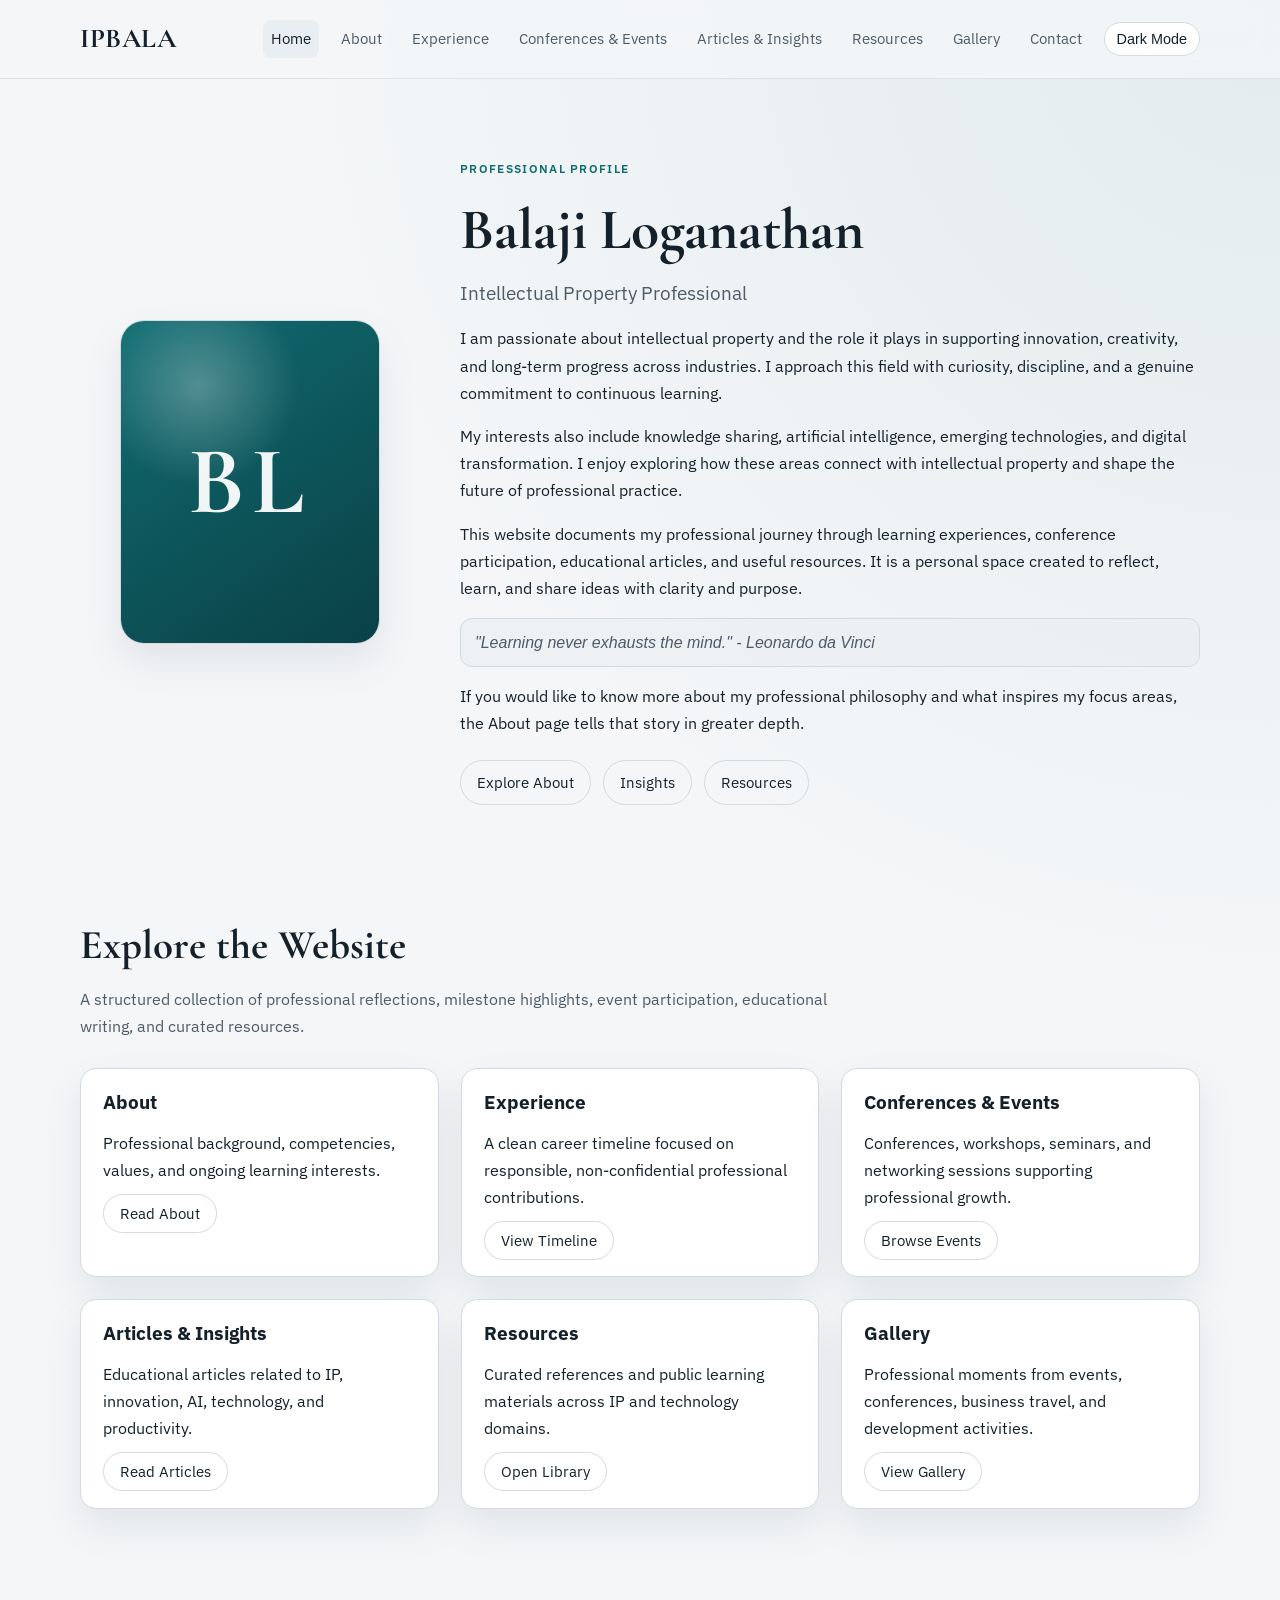
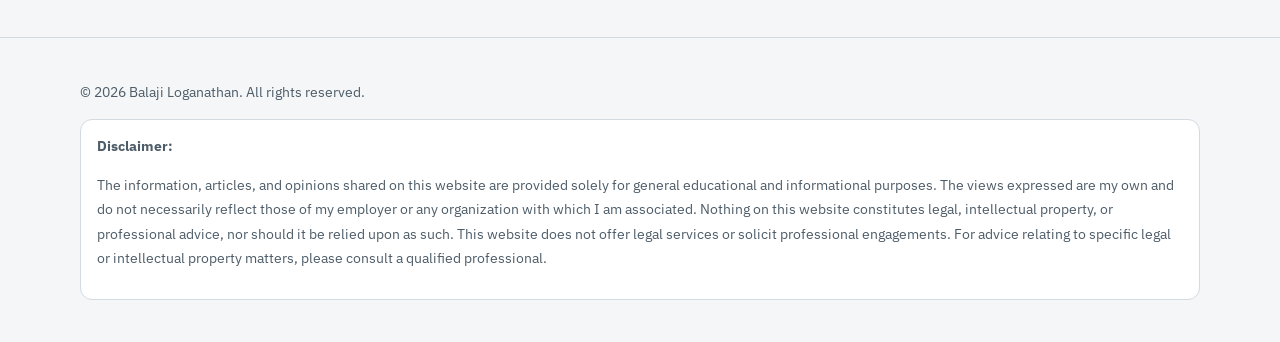
==== commit 31f8f9e4: "Conference Updated" ====
--- a/index.html
+++ b/index.html
@@ -49,24 +49,31 @@
             <h1>Balaji Loganathan</h1>
             <p class="tagline">Intellectual Property Professional</p>
             <p>
-              I have a keen interest in <strong style="color: var(--accent)">trademarks</strong> and the important role they play in
-              protecting brands, supporting innovation, and creating long-term business value. I enjoy learning about trademark
-              practice, brand protection strategies, and developments in intellectual property across different jurisdictions.
+              I am passionate about intellectual property and the role it plays in supporting innovation, creativity, and long-term
+              progress across industries. I approach this field with curiosity, discipline, and a genuine commitment to continuous
+              learning.
             </p>
             <p>
-              Beyond trademarks, I have a broader interest in intellectual property, artificial intelligence, digital transformation,
-              and emerging technologies. I enjoy exploring how these evolving fields influence innovation, business, and the future
-              of intellectual property.
+              My interests also include knowledge sharing, artificial intelligence, emerging technologies, and digital
+              transformation. I enjoy exploring how these areas connect with intellectual property and shape the future of
+              professional practice.
             </p>
             <p>
-              This website is a personal platform for sharing educational insights, curated resources, conference highlights, and
-              reflections from my continuous learning journey. My goal is to contribute to knowledge sharing and encourage greater
-              awareness of trademarks and intellectual property.
+              This website documents my professional journey through learning experiences, conference participation, educational
+              articles, and useful resources. It is a personal space created to reflect, learn, and share ideas with clarity and
+              purpose.
+            </p>
+            <p class="featured-quote reveal" role="note" aria-label="Lifelong learning quote">
+              "Learning never exhausts the mind." - Leonardo da Vinci
+            </p>
+            <p>
+              If you would like to know more about my professional philosophy and what inspires my focus areas, the About page tells
+              that story in greater depth.
             </p>
             <div class="social-row" aria-label="Quick links">
-              <a class="pill-link" href="about.html">About</a>
+              <a class="pill-link" href="about.html">Explore About</a>
               <a class="pill-link" href="articles.html">Insights</a>
-              <a class="pill-link" href="contact.html">Contact</a>
+              <a class="pill-link" href="resources.html">Resources</a>
             </div>
           </div>
         </div>
@@ -76,7 +83,7 @@
         <div class="container">
           <h2 class="section-title reveal">Explore the Website</h2>
           <p class="section-intro reveal">
-            A structured space for professional background, experience highlights, event participation, educational writing, and knowledge resources.
+            A structured collection of professional reflections, milestone highlights, event participation, educational writing, and curated resources.
           </p>
           <div class="grid-3">
             <article class="card reveal">
--- a/assets/css/styles.css
+++ b/assets/css/styles.css
@@ -263,6 +263,165 @@
   margin-bottom: 8px;
 }
 
+.about-flow > .card {
+  margin-bottom: 4px;
+}
+
+.section-heading {
+  display: flex;
+  align-items: center;
+  gap: 10px;
+}
+
+.section-icon {
+  display: inline-grid;
+  place-items: center;
+  width: 32px;
+  height: 32px;
+  border-radius: 50%;
+  border: 1px solid var(--line);
+  background: color-mix(in srgb, var(--surface-alt) 70%, transparent);
+  color: var(--accent);
+  font-size: 0.75rem;
+  font-weight: 700;
+  letter-spacing: 0.04em;
+}
+
+.section-divider {
+  height: 1px;
+  background: linear-gradient(90deg, transparent 0%, var(--line) 18%, var(--line) 82%, transparent 100%);
+  margin: 6px 0 8px;
+}
+
+.quote-block {
+  margin: 0 0 16px;
+  padding: 14px 16px;
+  border-left: 3px solid var(--accent);
+  border-radius: 10px;
+  background: color-mix(in srgb, var(--surface-alt) 55%, transparent);
+}
+
+.quote-block p {
+  margin: 0;
+  font-family: "Cormorant Garamond", Georgia, serif;
+  font-size: clamp(1.25rem, 2.1vw, 1.55rem);
+  line-height: 1.35;
+}
+
+.quote-block cite {
+  display: block;
+  margin-top: 6px;
+  color: var(--text-soft);
+  font-size: 0.9rem;
+  font-style: normal;
+}
+
+.featured-quote {
+  margin: 6px 0 14px;
+  padding: 10px 14px;
+  border: 1px solid var(--line);
+  border-radius: 12px;
+  background: color-mix(in srgb, var(--surface-alt) 50%, transparent);
+  color: var(--text-soft);
+  font-style: italic;
+}
+
+.value-card,
+.explore-card {
+  min-height: 96px;
+  display: flex;
+  align-items: center;
+  justify-content: center;
+  text-align: center;
+  transition: transform 0.24s ease, border-color 0.24s ease;
+}
+
+.value-card:hover,
+.value-card:focus-within,
+.explore-card:hover,
+.explore-card:focus-within {
+  transform: translateY(-3px);
+  border-color: var(--accent);
+}
+
+.value-card p,
+.explore-card p {
+  margin: 0;
+}
+
+.motto {
+  margin: 12px 0 0;
+  color: var(--accent);
+  font-weight: 600;
+}
+
+.events-flow {
+  display: grid;
+  gap: 22px;
+}
+
+.membership-card {
+  position: relative;
+  overflow: hidden;
+}
+
+.membership-card::after {
+  content: "";
+  position: absolute;
+  inset: 0;
+  pointer-events: none;
+  background: linear-gradient(120deg, color-mix(in srgb, var(--accent) 12%, transparent), transparent 38%);
+}
+
+.membership-brand {
+  display: inline-flex;
+  align-items: center;
+  justify-content: center;
+  border: 1px solid var(--line);
+  border-radius: 999px;
+  padding: 6px 12px;
+  font-size: 0.8rem;
+  letter-spacing: 0.08em;
+  font-weight: 700;
+  color: var(--accent);
+  margin-bottom: 10px;
+}
+
+.events-timeline {
+  margin-top: 4px;
+}
+
+.events-timeline .timeline-item {
+  margin-bottom: 32px;
+}
+
+.year-title {
+  font-family: "Cormorant Garamond", Georgia, serif;
+  font-size: 1.6rem;
+  margin-bottom: 14px;
+}
+
+.event-group {
+  display: grid;
+  grid-template-columns: repeat(2, minmax(0, 1fr));
+  gap: 16px;
+}
+
+.event-card {
+  transition: transform 0.24s ease, border-color 0.24s ease;
+}
+
+.event-card:hover,
+.event-card:focus-within {
+  transform: translateY(-3px);
+  border-color: var(--accent);
+}
+
+.event-card h4 {
+  margin: 0 0 6px;
+  font-size: 1.05rem;
+}
+
 .timeline {
   position: relative;
   margin-left: 8px;
@@ -486,6 +645,10 @@
     grid-template-columns: 1fr 1fr;
   }
 
+  .event-group {
+    grid-template-columns: 1fr;
+  }
+
   .gallery-grid {
     grid-template-columns: 1fr 1fr;
   }
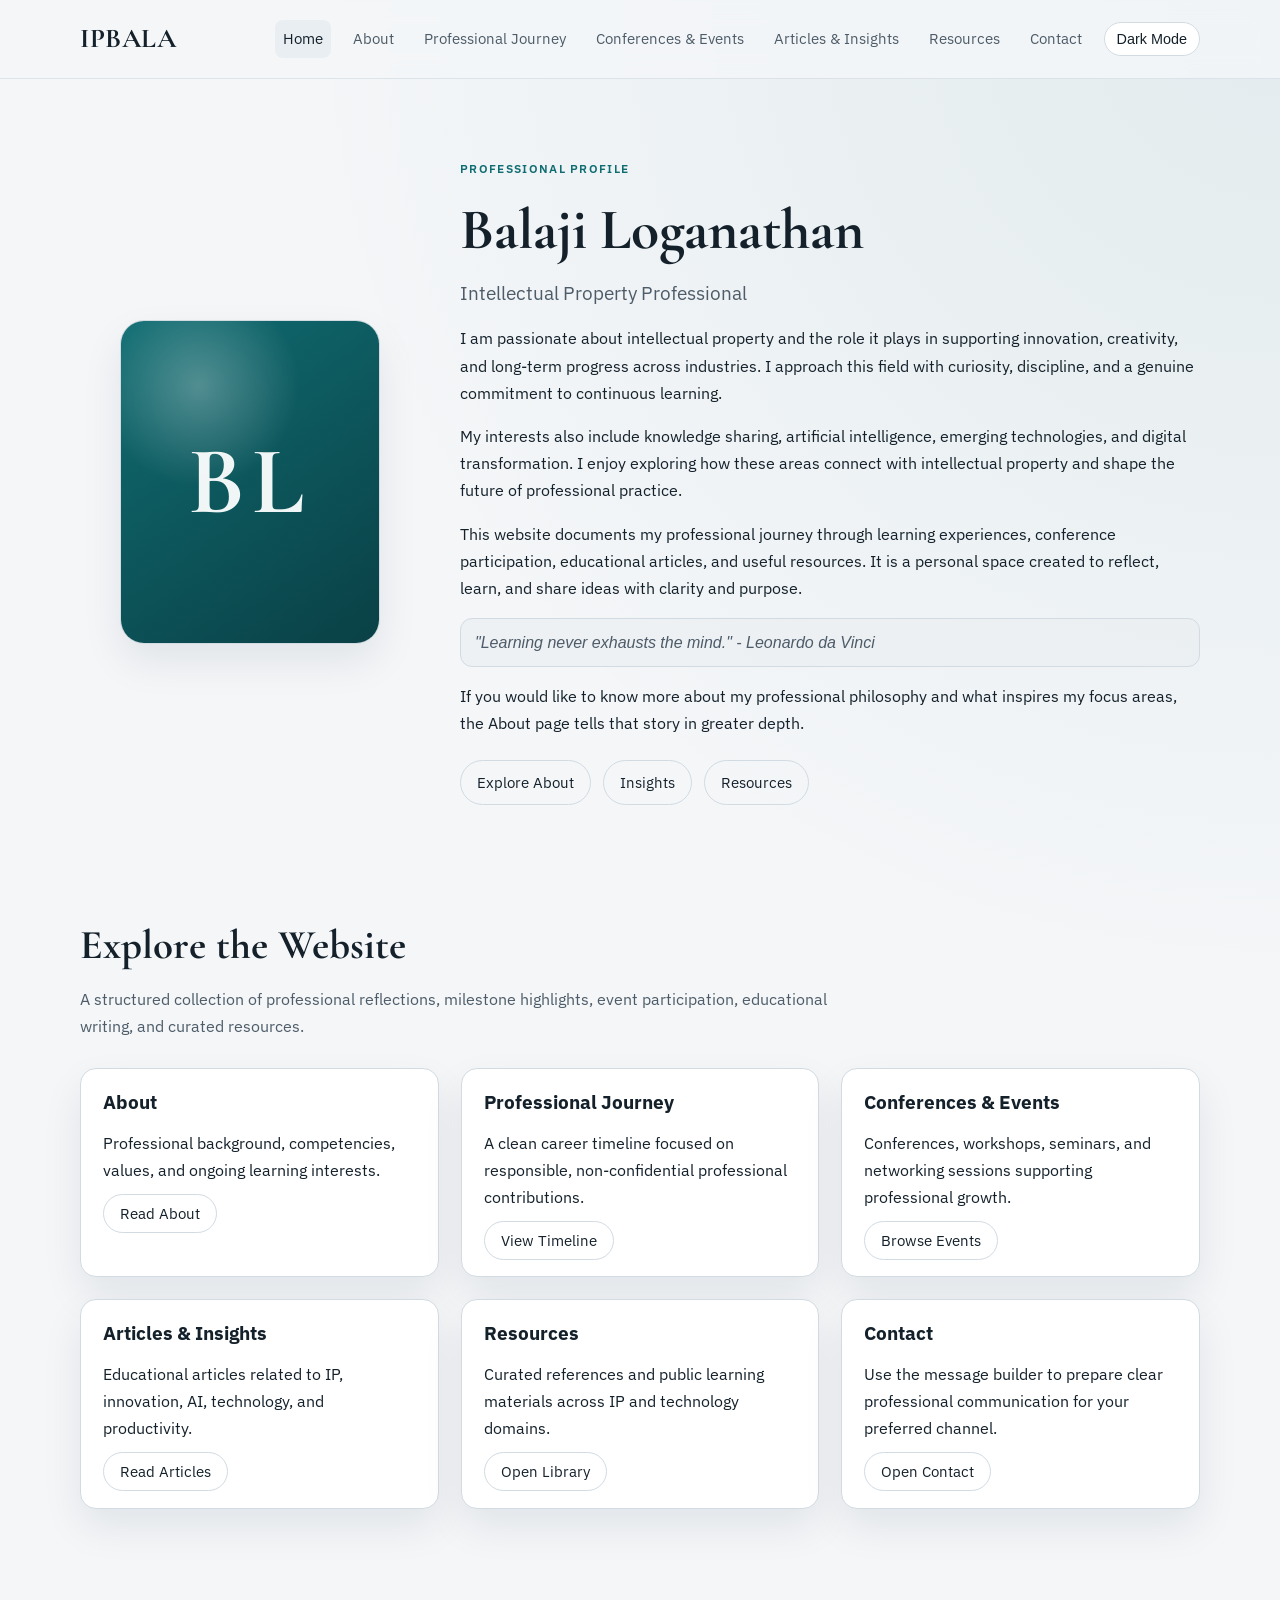
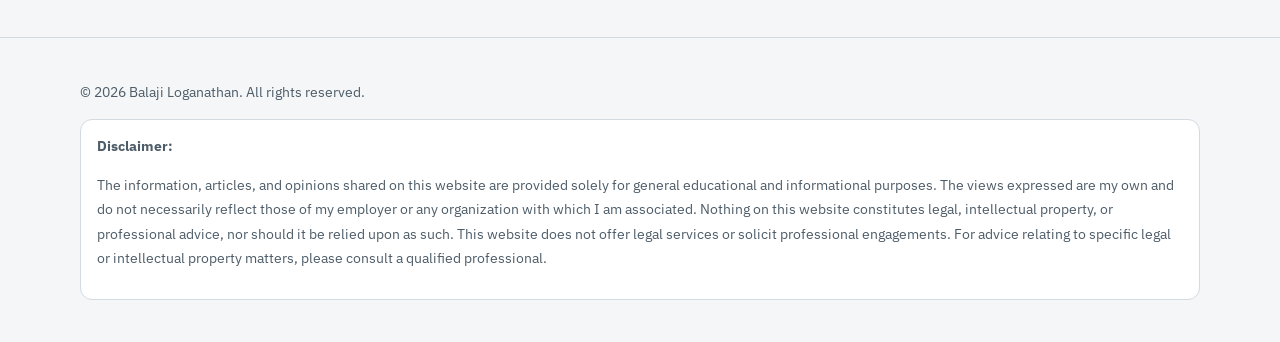
==== commit 3e3fdc2b: "Draft Website Update" ====
--- a/index.html
+++ b/index.html
@@ -25,11 +25,10 @@
         <nav class="nav-links" data-nav-menu aria-label="Primary">
           <a class="active" href="index.html">Home</a>
           <a href="about.html">About</a>
-          <a href="experience.html">Experience</a>
+          <a href="experience.html">Professional Journey</a>
           <a href="events.html">Conferences &amp; Events</a>
           <a href="articles.html">Articles &amp; Insights</a>
           <a href="resources.html">Resources</a>
-          <a href="gallery.html">Gallery</a>
           <a href="contact.html">Contact</a>
           <button class="theme-toggle" type="button" data-theme-toggle>Dark Mode</button>
         </nav>
@@ -92,7 +91,7 @@
               <a class="pill-link" href="about.html">Read About</a>
             </article>
             <article class="card reveal">
-              <h3>Experience</h3>
+              <h3>Professional Journey</h3>
               <p>A clean career timeline focused on responsible, non-confidential professional contributions.</p>
               <a class="pill-link" href="experience.html">View Timeline</a>
             </article>
@@ -112,9 +111,9 @@
               <a class="pill-link" href="resources.html">Open Library</a>
             </article>
             <article class="card reveal">
-              <h3>Gallery</h3>
-              <p>Professional moments from events, conferences, business travel, and development activities.</p>
-              <a class="pill-link" href="gallery.html">View Gallery</a>
+              <h3>Contact</h3>
+              <p>Use the message builder to prepare clear professional communication for your preferred channel.</p>
+              <a class="pill-link" href="contact.html">Open Contact</a>
             </article>
           </div>
         </div>
--- a/assets/css/styles.css
+++ b/assets/css/styles.css
@@ -267,24 +267,13 @@
   margin-bottom: 4px;
 }
 
+.about-flow > .card p {
+  max-width: 70ch;
+}
+
 .section-heading {
-  display: flex;
-  align-items: center;
-  gap: 10px;
-}
-
-.section-icon {
-  display: inline-grid;
-  place-items: center;
-  width: 32px;
-  height: 32px;
-  border-radius: 50%;
-  border: 1px solid var(--line);
-  background: color-mix(in srgb, var(--surface-alt) 70%, transparent);
-  color: var(--accent);
-  font-size: 0.75rem;
-  font-weight: 700;
-  letter-spacing: 0.04em;
+  line-height: 1.25;
+  padding-left: 2px;
 }
 
 .section-divider {
@@ -349,6 +338,129 @@
   margin: 0;
 }
 
+.values-dashboard,
+.learning-dashboard {
+  display: grid;
+  gap: 14px;
+}
+
+.values-dashboard {
+  grid-template-columns: repeat(4, minmax(0, 1fr));
+  margin-top: 10px;
+}
+
+.learning-dashboard {
+  grid-template-columns: repeat(4, minmax(0, 1fr));
+  margin-top: 8px;
+}
+
+.value-glass,
+.learning-card {
+  position: relative;
+  min-height: 188px;
+  border-radius: 16px;
+  border: 1px solid color-mix(in srgb, var(--line) 80%, var(--accent) 20%);
+  background: color-mix(in srgb, var(--surface) 86%, transparent);
+  box-shadow:
+    inset 0 1px 0 rgba(255, 255, 255, 0.06),
+    0 14px 32px rgba(8, 30, 52, 0.14);
+  padding: 16px;
+  display: flex;
+  flex-direction: column;
+  gap: 8px;
+  transition: transform 0.26s ease, border-color 0.26s ease, box-shadow 0.26s ease;
+}
+
+.value-glass::before,
+.learning-card::before {
+  content: "";
+  position: absolute;
+  inset: 0;
+  border-radius: inherit;
+  pointer-events: none;
+  background: linear-gradient(140deg, rgba(255, 255, 255, 0.1), transparent 42%);
+}
+
+.value-glass:hover,
+.value-glass:focus-within,
+.learning-card:hover,
+.learning-card:focus-within {
+  transform: translateY(-4px);
+  border-color: color-mix(in srgb, var(--accent) 60%, var(--line) 40%);
+  box-shadow:
+    inset 0 1px 0 rgba(255, 255, 255, 0.08),
+    0 0 0 1px color-mix(in srgb, var(--accent) 30%, transparent),
+    0 18px 36px rgba(8, 30, 52, 0.2);
+}
+
+.value-icon,
+.learning-icon {
+  width: 36px;
+  height: 36px;
+  border-radius: 10px;
+  border: 1px solid color-mix(in srgb, var(--accent) 45%, var(--line) 55%);
+  background: color-mix(in srgb, var(--surface-alt) 66%, transparent);
+  color: var(--accent);
+  display: inline-grid;
+  place-items: center;
+  font-size: 0.75rem;
+  font-weight: 700;
+  letter-spacing: 0.06em;
+  box-shadow: 0 0 0 0 rgba(88, 195, 201, 0.28);
+  transition: transform 0.28s ease, box-shadow 0.28s ease;
+}
+
+.value-glass:hover .value-icon,
+.learning-card:hover .learning-icon {
+  transform: translateY(-1px) scale(1.04);
+  box-shadow: 0 0 0 8px rgba(88, 195, 201, 0.12);
+}
+
+.value-glass h4,
+.learning-card h4 {
+  margin: 0;
+  font-size: 1rem;
+}
+
+.value-glass p,
+.learning-card p {
+  margin: 0;
+  color: var(--text-soft);
+  font-size: 0.92rem;
+}
+
+.topic-ai {
+  border-left: 3px solid #62cad2;
+}
+
+.topic-tm {
+  border-left: 3px solid #59bfc7;
+}
+
+.topic-gb {
+  border-left: 3px solid #52b2c2;
+}
+
+.topic-et {
+  border-left: 3px solid #6ecfd4;
+}
+
+.topic-dt {
+  border-left: 3px solid #4da9b3;
+}
+
+.topic-ie {
+  border-left: 3px solid #79d4d9;
+}
+
+.topic-km {
+  border-left: 3px solid #4ea7bb;
+}
+
+.topic-ip {
+  border-left: 3px solid #6ccbd0;
+}
+
 .motto {
   margin: 12px 0 0;
   color: var(--accent);
@@ -420,6 +532,120 @@
 .event-card h4 {
   margin: 0 0 6px;
   font-size: 1.05rem;
+}
+
+.featured-articles {
+  margin: 14px 0 26px;
+}
+
+.article-card {
+  transition: transform 0.24s ease, border-color 0.24s ease;
+}
+
+.article-card:hover,
+.article-card:focus-within {
+  transform: translateY(-3px);
+  border-color: var(--accent);
+}
+
+.article-media {
+  width: 100%;
+  height: 140px;
+  border-radius: 12px;
+  border: 1px solid var(--line);
+  margin-bottom: 4px;
+  background-size: cover;
+  background-position: center;
+}
+
+.media-conference {
+  background:
+    linear-gradient(160deg, rgba(15, 109, 114, 0.22), rgba(10, 82, 86, 0.75)),
+    radial-gradient(circle at 24% 22%, rgba(255, 255, 255, 0.3), transparent 28%),
+    linear-gradient(135deg, #cedfeb, #7da7bc);
+}
+
+.media-ai {
+  background:
+    linear-gradient(160deg, rgba(20, 33, 43, 0.24), rgba(15, 109, 114, 0.78)),
+    radial-gradient(circle at 74% 24%, rgba(255, 255, 255, 0.28), transparent 28%),
+    linear-gradient(135deg, #dce4d4, #85a6a9);
+}
+
+.media-ip {
+  background:
+    linear-gradient(160deg, rgba(10, 82, 86, 0.2), rgba(20, 33, 43, 0.72)),
+    radial-gradient(circle at 66% 34%, rgba(255, 255, 255, 0.26), transparent 28%),
+    linear-gradient(135deg, #e8dccd, #8db2bf);
+}
+
+.media-trademark {
+  background:
+    linear-gradient(160deg, rgba(15, 109, 114, 0.22), rgba(20, 33, 43, 0.72)),
+    radial-gradient(circle at 30% 70%, rgba(255, 255, 255, 0.26), transparent 30%),
+    linear-gradient(135deg, #dae7d9, #86aab0);
+}
+
+.media-innovation {
+  background:
+    linear-gradient(160deg, rgba(20, 33, 43, 0.22), rgba(10, 82, 86, 0.72)),
+    radial-gradient(circle at 72% 36%, rgba(255, 255, 255, 0.26), transparent 30%),
+    linear-gradient(135deg, #e1d7c9, #89a9b3);
+}
+
+.media-development {
+  background:
+    linear-gradient(160deg, rgba(15, 109, 114, 0.2), rgba(20, 33, 43, 0.72)),
+    radial-gradient(circle at 32% 28%, rgba(255, 255, 255, 0.28), transparent 28%),
+    linear-gradient(135deg, #d9e3ed, #8ca2bf);
+}
+
+.media-practice {
+  background:
+    linear-gradient(160deg, rgba(10, 82, 86, 0.24), rgba(20, 33, 43, 0.76)),
+    radial-gradient(circle at 78% 22%, rgba(255, 255, 255, 0.28), transparent 28%),
+    linear-gradient(135deg, #d8e6da, #86a6aa);
+}
+
+.tags-row {
+  display: flex;
+  flex-wrap: wrap;
+  gap: 8px;
+}
+
+.articles-grid .pill-link,
+.featured-articles .pill-link {
+  margin-top: auto;
+}
+
+.filter-row {
+  display: flex;
+  flex-wrap: wrap;
+  gap: 10px;
+  margin: 10px 0 24px;
+}
+
+.filter-chip {
+  border: 1px solid var(--line);
+  border-radius: 999px;
+  background: var(--surface);
+  color: var(--text-soft);
+  padding: 8px 14px;
+  font-size: 0.9rem;
+  cursor: pointer;
+  transition: transform 0.2s ease, border-color 0.2s ease, color 0.2s ease;
+}
+
+.filter-chip:hover,
+.filter-chip:focus-visible,
+.filter-chip.active {
+  color: var(--text);
+  border-color: var(--accent);
+  transform: translateY(-1px);
+}
+
+.is-hidden {
+  display: none !important;
 }
 
 .timeline {
@@ -478,82 +704,6 @@
   border-radius: 999px;
   font-size: 0.78rem;
   padding: 4px 10px;
-  color: var(--text-soft);
-}
-
-.gallery-grid {
-  display: grid;
-  grid-template-columns: repeat(3, minmax(0, 1fr));
-  gap: 16px;
-}
-
-.gallery-item {
-  border-radius: 14px;
-  overflow: hidden;
-  border: 1px solid var(--line);
-  background: var(--surface);
-}
-
-.gallery-item img,
-.gallery-placeholder {
-  width: 100%;
-  height: 230px;
-}
-
-.gallery-item img {
-  object-fit: cover;
-}
-
-.gallery-placeholder {
-  background-size: cover;
-  background-position: center;
-}
-
-.gallery-placeholder.keynote {
-  background:
-    linear-gradient(160deg, rgba(15, 109, 114, 0.18), rgba(10, 82, 86, 0.72)),
-    radial-gradient(circle at top left, rgba(255, 255, 255, 0.32), transparent 28%),
-    linear-gradient(135deg, #dbe9ef, #8eb7be);
-}
-
-.gallery-placeholder.workshop {
-  background:
-    linear-gradient(160deg, rgba(20, 33, 43, 0.18), rgba(15, 109, 114, 0.74)),
-    radial-gradient(circle at 75% 25%, rgba(255, 255, 255, 0.24), transparent 26%),
-    linear-gradient(135deg, #d8dfd1, #7ca99a);
-}
-
-.gallery-placeholder.networking {
-  background:
-    linear-gradient(160deg, rgba(15, 109, 114, 0.2), rgba(20, 33, 43, 0.72)),
-    radial-gradient(circle at 35% 70%, rgba(255, 255, 255, 0.24), transparent 30%),
-    linear-gradient(135deg, #efe1cf, #9eb1b9);
-}
-
-.gallery-placeholder.seminar {
-  background:
-    linear-gradient(160deg, rgba(20, 33, 43, 0.2), rgba(10, 82, 86, 0.72)),
-    radial-gradient(circle at 80% 20%, rgba(255, 255, 255, 0.28), transparent 28%),
-    linear-gradient(135deg, #d3dde9, #8ca5bc);
-}
-
-.gallery-placeholder.travel {
-  background:
-    linear-gradient(160deg, rgba(15, 109, 114, 0.18), rgba(20, 33, 43, 0.68)),
-    radial-gradient(circle at 25% 30%, rgba(255, 255, 255, 0.22), transparent 26%),
-    linear-gradient(135deg, #ecd8c2, #87a7b1);
-}
-
-.gallery-placeholder.learning {
-  background:
-    linear-gradient(160deg, rgba(20, 33, 43, 0.22), rgba(15, 109, 114, 0.72)),
-    radial-gradient(circle at 68% 40%, rgba(255, 255, 255, 0.26), transparent 26%),
-    linear-gradient(135deg, #e2e6d2, #8caea6);
-}
-
-.gallery-item figcaption {
-  padding: 10px 12px 14px;
-  font-size: 0.9rem;
   color: var(--text-soft);
 }
 
@@ -645,12 +795,17 @@
     grid-template-columns: 1fr 1fr;
   }
 
+  .values-dashboard,
+  .learning-dashboard {
+    grid-template-columns: repeat(2, minmax(0, 1fr));
+  }
+
+  .featured-articles {
+    grid-template-columns: 1fr;
+  }
+
   .event-group {
     grid-template-columns: 1fr;
-  }
-
-  .gallery-grid {
-    grid-template-columns: 1fr 1fr;
   }
 }
 
@@ -682,8 +837,12 @@
 
   .hero-grid,
   .grid-2,
-  .grid-3,
-  .gallery-grid {
+  .grid-3 {
     grid-template-columns: 1fr;
   }
-}
+
+  .values-dashboard,
+  .learning-dashboard {
+    grid-template-columns: 1fr;
+  }
+}
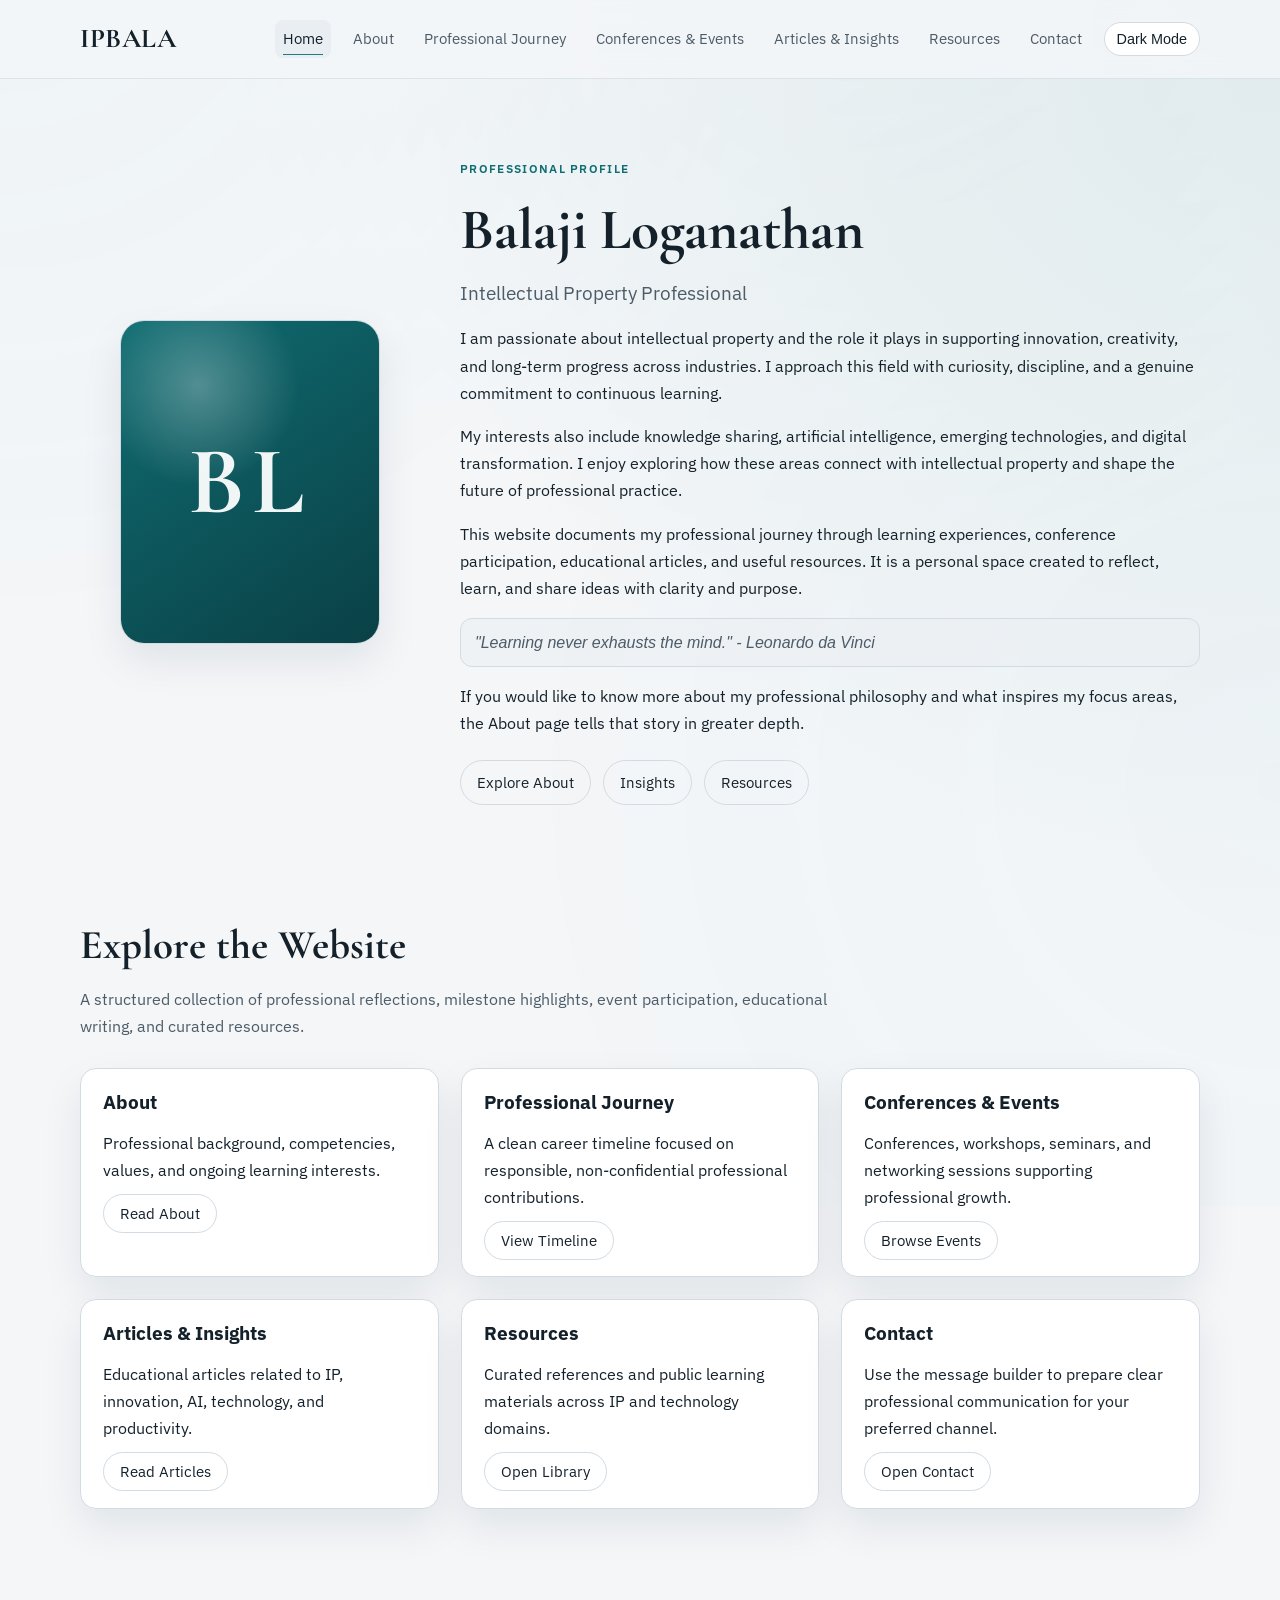
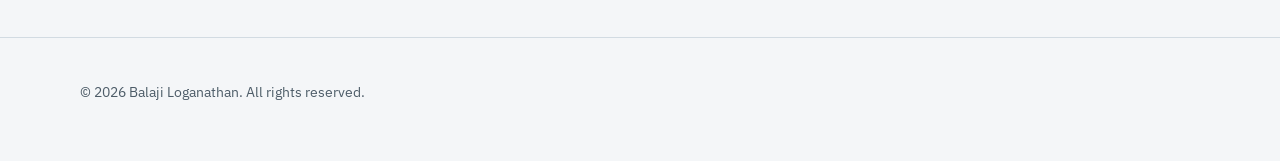
==== commit a6d07b3d: "Updated 22072026" ====
--- a/index.html
+++ b/index.html
@@ -123,16 +123,6 @@
     <footer class="footer">
       <div class="container">
         <p>© 2026 Balaji Loganathan. All rights reserved.</p>
-        <div class="disclaimer">
-          <strong>Disclaimer:</strong>
-          <p>
-            The information, articles, and opinions shared on this website are provided solely for general educational and informational
-            purposes. The views expressed are my own and do not necessarily reflect those of my employer or any organization with which I am
-            associated. Nothing on this website constitutes legal, intellectual property, or professional advice, nor should it be relied upon
-            as such. This website does not offer legal services or solicit professional engagements. For advice relating to specific legal or
-            intellectual property matters, please consult a qualified professional.
-          </p>
-        </div>
       </div>
     </footer>
 
--- a/assets/css/styles.css
+++ b/assets/css/styles.css
@@ -9,6 +9,10 @@
   --line: #d2dbe2;
   --shadow: 0 18px 40px rgba(8, 30, 52, 0.08);
   --radius: 16px;
+  --motion-ease: cubic-bezier(0.22, 1, 0.36, 1);
+  --motion-fast: 220ms;
+  --motion-medium: 320ms;
+  --motion-slow: 760ms;
 }
 
 [data-theme="dark"] {
@@ -32,11 +36,36 @@
 }
 
 body {
+  position: relative;
   margin: 0;
   font-family: "IBM Plex Sans", "Segoe UI", sans-serif;
   background: radial-gradient(circle at top right, rgba(15, 109, 114, 0.08), transparent 42%), var(--bg);
   color: var(--text);
   line-height: 1.7;
+  transition: opacity 260ms var(--motion-ease);
+}
+
+body::before {
+  content: "";
+  position: fixed;
+  inset: -30% -20%;
+  z-index: -1;
+  pointer-events: none;
+  opacity: 0.3;
+  background:
+    radial-gradient(circle at 16% 14%, rgba(88, 195, 201, 0.12), transparent 38%),
+    radial-gradient(circle at 84% 72%, rgba(88, 195, 201, 0.08), transparent 46%),
+    radial-gradient(circle at 62% 16%, rgba(126, 215, 220, 0.08), transparent 38%);
+  transform: translate3d(0, 0, 0) scale(1.05);
+  animation: ambientGradient 32s ease-in-out infinite alternate;
+}
+
+body.is-page-entering {
+  opacity: 0;
+}
+
+body.is-page-exiting {
+  opacity: 0;
 }
 
 a {
@@ -95,10 +124,25 @@
 }
 
 .nav-links a {
+  position: relative;
   font-size: 0.95rem;
   color: var(--text-soft);
   padding: 6px 8px;
   border-radius: 8px;
+  transition: color var(--motion-fast) ease, background var(--motion-fast) ease;
+}
+
+.nav-links a::after {
+  content: "";
+  position: absolute;
+  left: 8px;
+  right: 8px;
+  bottom: 3px;
+  height: 1px;
+  background: color-mix(in srgb, var(--accent) 90%, transparent);
+  transform: scaleX(0);
+  transform-origin: left center;
+  transition: transform var(--motion-medium) var(--motion-ease);
 }
 
 .nav-links a.active,
@@ -106,6 +150,12 @@
 .nav-links a:focus-visible {
   color: var(--text);
   background: var(--surface-alt);
+}
+
+.nav-links a.active::after,
+.nav-links a:hover::after,
+.nav-links a:focus-visible::after {
+  transform: scaleX(1);
 }
 
 .theme-toggle {
@@ -116,6 +166,19 @@
   padding: 8px 12px;
   font-size: 0.9rem;
   cursor: pointer;
+  transition:
+    transform var(--motion-fast) ease,
+    box-shadow var(--motion-fast) ease,
+    background var(--motion-fast) ease,
+    border-color var(--motion-fast) ease;
+}
+
+.theme-toggle:hover,
+.theme-toggle:focus-visible {
+  transform: translateY(-2px) scale(1.02);
+  border-color: var(--accent);
+  box-shadow: 0 10px 20px rgba(8, 30, 52, 0.14);
+  background: color-mix(in srgb, var(--surface-alt) 45%, var(--surface) 55%);
 }
 
 .hero {
@@ -202,13 +265,19 @@
   border-radius: 999px;
   padding: 9px 16px;
   font-size: 0.92rem;
-  transition: transform 0.25s ease, border-color 0.25s ease;
+  transition:
+    transform 250ms var(--motion-ease),
+    border-color 250ms ease,
+    box-shadow 250ms ease,
+    background 200ms ease;
 }
 
 .pill-link:hover,
 .pill-link:focus-visible {
-  transform: translateY(-2px);
+  transform: translateY(-4px) scale(1.02);
   border-color: var(--accent);
+  box-shadow: 0 14px 24px rgba(8, 30, 52, 0.16);
+  background: color-mix(in srgb, var(--surface-alt) 40%, transparent);
 }
 
 .status-pill {
@@ -239,6 +308,42 @@
   margin-bottom: 28px;
 }
 
+.page-experience .experience-intro {
+  max-width: 960px;
+  margin: 0 auto 56px;
+}
+
+.page-experience .experience-intro .section-title {
+  margin-bottom: 24px;
+}
+
+.page-experience .experience-intro .section-intro {
+  max-width: none;
+  margin-bottom: 22px;
+}
+
+.page-experience .experience-intro .section-intro:last-child {
+  margin-bottom: 0;
+}
+
+.page-events .events-intro {
+  max-width: 960px;
+  margin: 0 auto 60px;
+}
+
+.page-events .events-intro .section-title {
+  margin-bottom: 24px;
+}
+
+.page-events .events-intro .section-intro {
+  max-width: none;
+  margin-bottom: 22px;
+}
+
+.page-events .events-intro .section-intro:last-child {
+  margin-bottom: 0;
+}
+
 .grid-2 {
   display: grid;
   grid-template-columns: repeat(2, minmax(0, 1fr));
@@ -259,6 +364,22 @@
   box-shadow: var(--shadow);
 }
 
+.quote-block.reveal {
+  transition: opacity var(--motion-slow) var(--motion-ease), transform var(--motion-slow) var(--motion-ease);
+}
+
+.quote-block cite {
+  opacity: 0;
+  transform: translateY(6px);
+  transition: opacity var(--motion-medium) ease, transform var(--motion-medium) var(--motion-ease);
+}
+
+.quote-block.reveal.is-visible cite {
+  opacity: 1;
+  transform: translateY(0);
+  transition-delay: 160ms;
+}
+
 .card h3 {
   margin-bottom: 8px;
 }
@@ -269,6 +390,15 @@
 
 .about-flow > .card p {
   max-width: 70ch;
+}
+
+.about-flow > .learning-approach-card p,
+.about-flow > .website-purpose p {
+  max-width: none;
+}
+
+.about-flow > .professional-journey-card p {
+  max-width: none;
 }
 
 .section-heading {
@@ -371,6 +501,40 @@
   transition: transform 0.26s ease, border-color 0.26s ease, box-shadow 0.26s ease;
 }
 
+.value-glass,
+.learning-card,
+.event-card,
+.article-card,
+.resource-card,
+.timeline-item {
+  will-change: transform, box-shadow;
+  transition:
+    transform 250ms var(--motion-ease),
+    border-color 250ms ease,
+    box-shadow 250ms ease,
+    background 250ms ease;
+}
+
+.value-glass:hover,
+.value-glass:focus-within,
+.learning-card:hover,
+.learning-card:focus-within,
+.event-card:hover,
+.event-card:focus-within,
+.article-card:hover,
+.article-card:focus-within,
+.resource-card:hover,
+.resource-card:focus-within,
+.timeline-item:hover,
+.timeline-item:focus-within {
+  transform: translateY(-5px);
+  border-color: color-mix(in srgb, var(--accent) 60%, var(--line) 40%);
+  box-shadow:
+    inset 0 1px 0 rgba(255, 255, 255, 0.08),
+    0 0 0 1px color-mix(in srgb, var(--accent) 32%, transparent),
+    0 18px 36px rgba(8, 30, 52, 0.2);
+}
+
 .value-glass::before,
 .learning-card::before {
   content: "";
@@ -467,6 +631,30 @@
   font-weight: 600;
 }
 
+.website-purpose {
+  grid-column: 1 / -1;
+  margin: 10px 0 12px;
+  padding: 34px 36px;
+}
+
+.website-purpose-copy {
+  max-width: 100%;
+  text-align: left;
+}
+
+.website-purpose-copy p {
+  margin: 0 0 14px;
+}
+
+.website-purpose-copy p:last-child {
+  margin-bottom: 0;
+}
+
+.website-purpose.reveal {
+  transform: translate3d(0, 20px, 0);
+  transition-duration: 720ms;
+}
+
 .events-flow {
   display: grid;
   gap: 22px;
@@ -520,13 +708,18 @@
 }
 
 .event-card {
-  transition: transform 0.24s ease, border-color 0.24s ease;
+  transition:
+    transform 250ms var(--motion-ease),
+    border-color 250ms ease,
+    box-shadow 250ms ease,
+    opacity var(--motion-slow) var(--motion-ease);
 }
 
 .event-card:hover,
 .event-card:focus-within {
-  transform: translateY(-3px);
+  transform: translateY(-5px);
   border-color: var(--accent);
+  box-shadow: 0 16px 34px rgba(8, 30, 52, 0.18);
 }
 
 .event-card h4 {
@@ -539,13 +732,18 @@
 }
 
 .article-card {
-  transition: transform 0.24s ease, border-color 0.24s ease;
+  transition:
+    transform 250ms var(--motion-ease),
+    border-color 250ms ease,
+    box-shadow 250ms ease,
+    opacity var(--motion-slow) var(--motion-ease);
 }
 
 .article-card:hover,
 .article-card:focus-within {
-  transform: translateY(-3px);
+  transform: translateY(-5px);
   border-color: var(--accent);
+  box-shadow: 0 16px 34px rgba(8, 30, 52, 0.18);
 }
 
 .article-media {
@@ -633,7 +831,11 @@
   padding: 8px 14px;
   font-size: 0.9rem;
   cursor: pointer;
-  transition: transform 0.2s ease, border-color 0.2s ease, color 0.2s ease;
+  transition:
+    transform 200ms var(--motion-ease),
+    border-color 200ms ease,
+    color 200ms ease,
+    box-shadow 200ms ease;
 }
 
 .filter-chip:hover,
@@ -651,8 +853,33 @@
 .timeline {
   position: relative;
   margin-left: 8px;
-  border-left: 2px solid var(--line);
+  border-left: 2px solid color-mix(in srgb, var(--line) 82%, transparent);
   padding-left: 24px;
+}
+
+.page-experience .timeline,
+.page-events .events-timeline {
+  border-left-color: transparent;
+}
+
+.page-experience .timeline::before,
+.page-events .events-timeline::before {
+  content: "";
+  position: absolute;
+  left: -2px;
+  top: 0;
+  width: 2px;
+  height: 100%;
+  background: linear-gradient(180deg, color-mix(in srgb, var(--accent) 76%, var(--line) 24%), color-mix(in srgb, var(--accent-strong) 82%, var(--line) 18%));
+  transform-origin: top;
+  transform: scaleY(0);
+  opacity: 0.92;
+  transition: transform 900ms var(--motion-ease);
+}
+
+.page-experience .timeline.is-visible::before,
+.page-events .events-timeline.is-visible::before {
+  transform: scaleY(1);
 }
 
 .timeline-item {
@@ -669,6 +896,13 @@
   background: var(--accent);
   left: -30px;
   top: 7px;
+  transform: scale(0.72);
+  transition: transform 500ms var(--motion-ease), box-shadow 500ms var(--motion-ease);
+}
+
+.timeline-item.is-visible::before {
+  transform: scale(1);
+  box-shadow: 0 0 0 5px color-mix(in srgb, var(--accent) 22%, transparent);
 }
 
 .meta {
@@ -753,13 +987,25 @@
   padding: 10px 18px;
   font-weight: 600;
   cursor: pointer;
-  transition: transform 0.2s ease, background 0.2s ease;
+  transform: translateZ(0);
+  transition:
+    transform 200ms var(--motion-ease),
+    background 200ms ease,
+    box-shadow 200ms ease,
+    border-color 200ms ease;
 }
 
 .btn:hover,
 .btn:focus-visible {
-  transform: translateY(-1px);
+  transform: translateY(-3px) scale(1.03);
   background: var(--accent-strong);
+  box-shadow: 0 12px 24px rgba(8, 30, 52, 0.2);
+}
+
+.btn:active,
+.pill-link:active,
+.theme-toggle:active {
+  transform: translateY(0) scale(0.985);
 }
 
 .footer {
@@ -770,23 +1016,164 @@
   font-size: 0.9rem;
 }
 
-.disclaimer {
-  background: var(--surface);
-  border: 1px solid var(--line);
-  border-radius: 12px;
-  padding: 14px 16px;
-  margin-top: 14px;
+.contact-page-disclaimer {
+  grid-column: 1 / -1;
+  margin-top: 36px;
+}
+
+.contact-page-disclaimer h2,
+.contact-page-disclaimer p {
+  font-family: "IBM Plex Sans", "Segoe UI", sans-serif;
+  font-size: 0.5625rem;
+  font-weight: 400;
+  line-height: 1.5;
+  color: color-mix(in srgb, var(--text-soft) 90%, transparent);
+  text-align: left;
+}
+
+.contact-page-disclaimer h2 {
+  margin: 0 0 8px;
+}
+
+.contact-page-disclaimer p {
+  margin: 0 0 10px;
+}
+
+.contact-page-disclaimer p:last-child {
+  margin-bottom: 0;
+}
+
+.page-contact .footer {
+  margin-top: 36px;
+}
+
+.footer-reveal {
+  opacity: 0;
+  transform: translateY(24px);
+  transition: opacity var(--motion-slow) var(--motion-ease), transform var(--motion-slow) var(--motion-ease);
+}
+
+.footer-reveal.is-visible {
+  opacity: 1;
+  transform: translateY(0);
 }
 
 .reveal {
   opacity: 0;
-  transform: translateY(22px);
-  transition: opacity 0.7s ease, transform 0.7s ease;
+  transform: translate3d(0, 24px, 0);
+  transition: opacity var(--motion-slow) var(--motion-ease), transform var(--motion-slow) var(--motion-ease);
 }
 
 .reveal.is-visible {
   opacity: 1;
-  transform: translateY(0);
+  transform: translate3d(0, 0, 0);
+}
+
+.page-about .reveal,
+.page-experience .reveal {
+  transition-duration: 800ms;
+}
+
+.page-events .reveal,
+.page-articles .reveal,
+.page-resources .reveal {
+  transition-duration: 660ms;
+}
+
+.page-contact .reveal {
+  transition-duration: 700ms;
+}
+
+.reveal[data-reveal-delay="1"] {
+  transition-delay: 80ms;
+}
+
+.reveal[data-reveal-delay="2"] {
+  transition-delay: 150ms;
+}
+
+.reveal[data-reveal-delay="3"] {
+  transition-delay: 220ms;
+}
+
+.event-card.reveal {
+  transform: translate3d(0, 26px, 0);
+}
+
+.event-card.reveal.is-visible {
+  transform: translate3d(0, 0, 0);
+}
+
+.stats-grid {
+  display: grid;
+  grid-template-columns: repeat(4, minmax(0, 1fr));
+  gap: 16px;
+}
+
+.stat-card {
+  display: grid;
+  gap: 6px;
+  align-content: start;
+}
+
+.stat-value {
+  font-family: "Cormorant Garamond", Georgia, serif;
+  font-size: clamp(1.8rem, 3vw, 2.5rem);
+  line-height: 1;
+  color: var(--accent);
+}
+
+.stat-label {
+  color: var(--text-soft);
+  font-size: 0.92rem;
+}
+
+.site-loader {
+  position: fixed;
+  inset: 0;
+  z-index: 220;
+  display: grid;
+  place-items: center;
+  background: color-mix(in srgb, var(--bg) 92%, transparent);
+  opacity: 0;
+  visibility: hidden;
+  pointer-events: none;
+  transition: opacity 220ms ease, visibility 0ms linear 220ms;
+}
+
+.site-loader.is-active {
+  opacity: 1;
+  visibility: visible;
+  transition-delay: 0ms;
+}
+
+.site-loader.is-leaving {
+  opacity: 0;
+}
+
+.site-loader-logo {
+  font-family: "Cormorant Garamond", Georgia, serif;
+  letter-spacing: 0.08em;
+  font-size: clamp(1.8rem, 4vw, 2.8rem);
+  color: var(--text);
+  opacity: 0;
+  transform: translate3d(0, 8px, 0);
+  transition: opacity 260ms var(--motion-ease), transform 260ms var(--motion-ease);
+}
+
+.site-loader.is-active .site-loader-logo {
+  opacity: 0.98;
+  transform: translate3d(0, 0, 0);
+}
+
+@keyframes ambientGradient {
+  0% {
+    transform: translate3d(-2%, 0.4%, 0) scale(1.04);
+  }
+
+  100% {
+    transform: translate3d(2.4%, -1.2%, 0) scale(1.08);
+  }
 }
 
 @media (max-width: 960px) {
@@ -795,6 +1182,10 @@
     grid-template-columns: 1fr 1fr;
   }
 
+  .website-purpose {
+    padding: 30px 30px;
+  }
+
   .values-dashboard,
   .learning-dashboard {
     grid-template-columns: repeat(2, minmax(0, 1fr));
@@ -806,6 +1197,10 @@
 
   .event-group {
     grid-template-columns: 1fr;
+  }
+
+  .stats-grid {
+    grid-template-columns: repeat(2, minmax(0, 1fr));
   }
 }
 
@@ -823,12 +1218,22 @@
 
   .nav-links {
     width: 100%;
-    display: none;
+    display: flex;
+    flex-direction: column;
+    align-items: flex-start;
+    gap: 6px;
+    max-height: 0;
+    opacity: 0;
+    overflow: hidden;
+    pointer-events: none;
     padding-top: 8px;
+    transition: max-height var(--motion-medium) var(--motion-ease), opacity var(--motion-fast) ease;
   }
 
   .nav-links.open {
-    display: flex;
+    max-height: 420px;
+    opacity: 1;
+    pointer-events: auto;
   }
 
   .hero {
@@ -841,8 +1246,44 @@
     grid-template-columns: 1fr;
   }
 
+  .website-purpose {
+    margin: 8px 0;
+    padding: 24px 20px;
+  }
+
   .values-dashboard,
   .learning-dashboard {
     grid-template-columns: 1fr;
   }
-}
+
+  .stats-grid {
+    grid-template-columns: 1fr;
+  }
+}
+
+@media (prefers-reduced-motion: reduce) {
+  html {
+    scroll-behavior: auto;
+  }
+
+  * {
+    animation-duration: 0.001ms !important;
+    animation-iteration-count: 1 !important;
+    transition-duration: 0.001ms !important;
+  }
+
+  body::before {
+    animation: none;
+  }
+
+  .reveal,
+  .footer-reveal,
+  .quote-block cite,
+  .timeline::before,
+  .events-timeline::before,
+  .timeline-item::before {
+    opacity: 1 !important;
+    transform: none !important;
+  }
+
+}
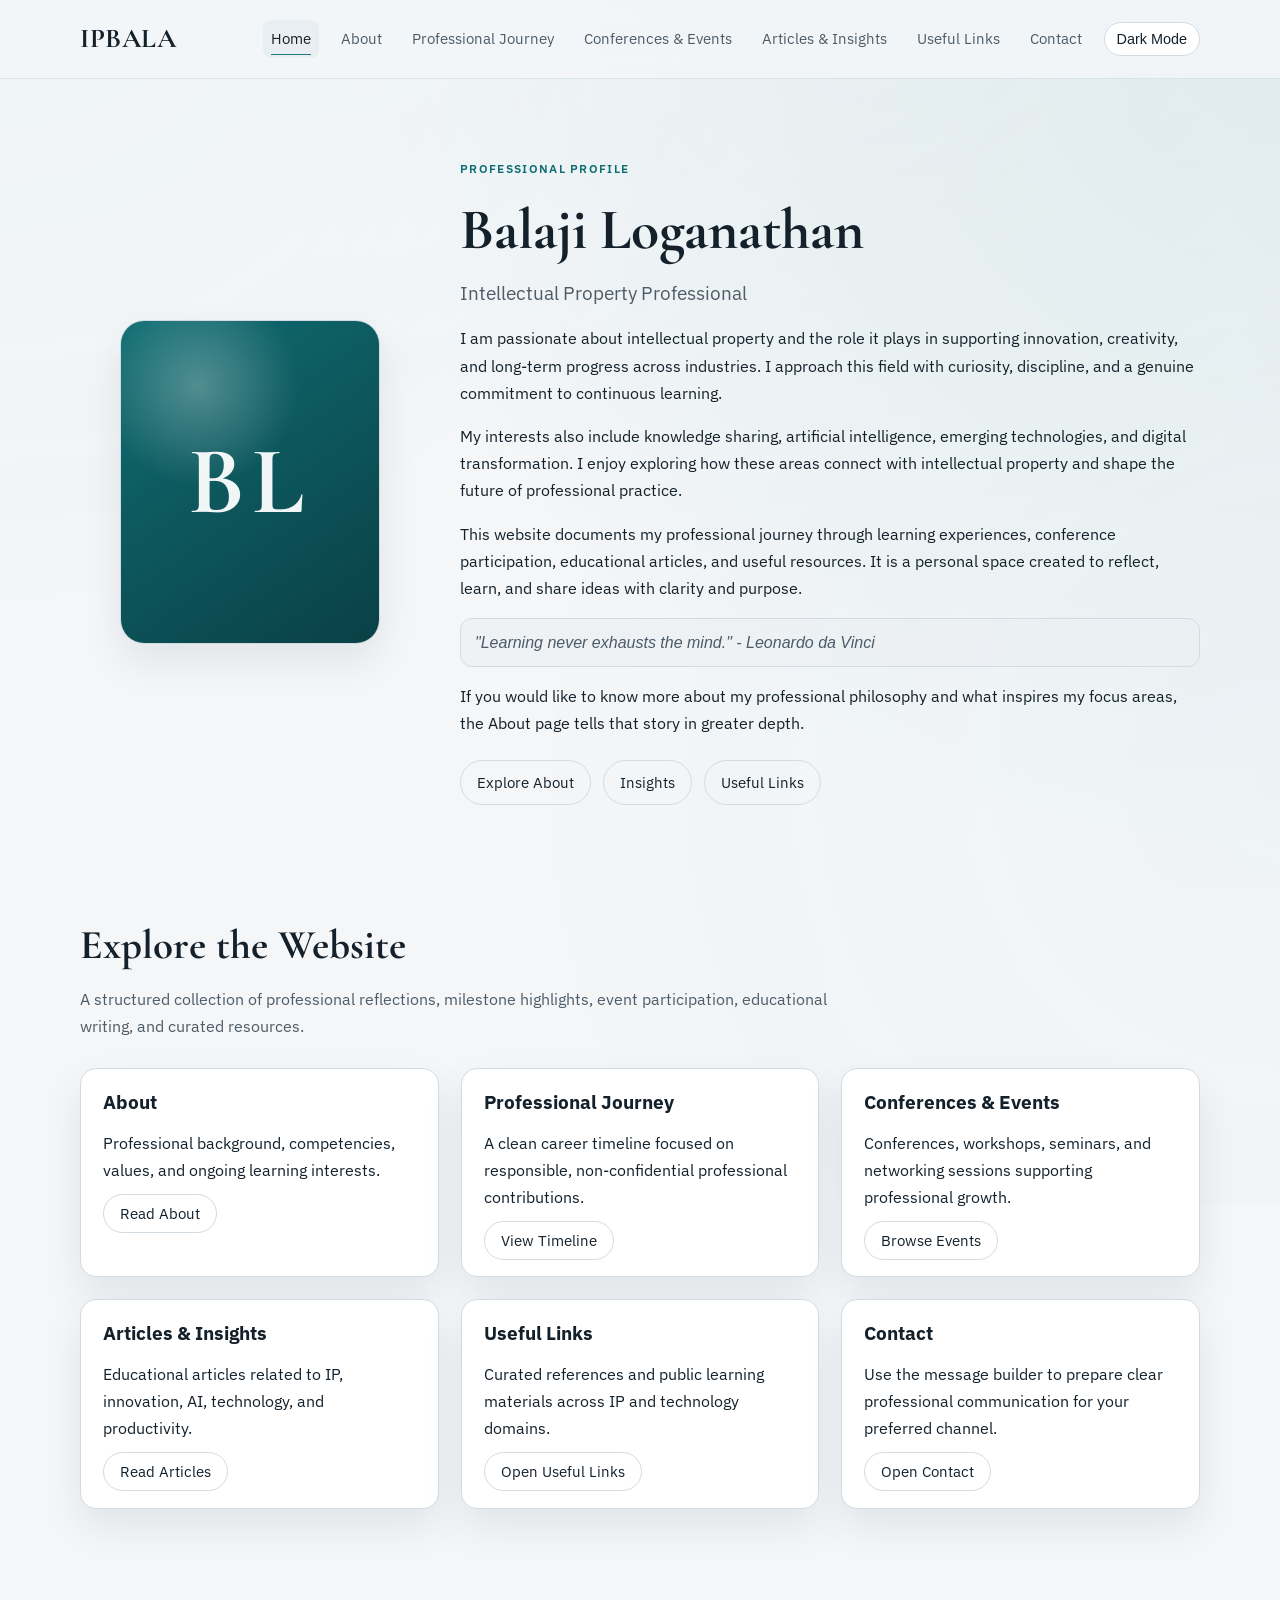
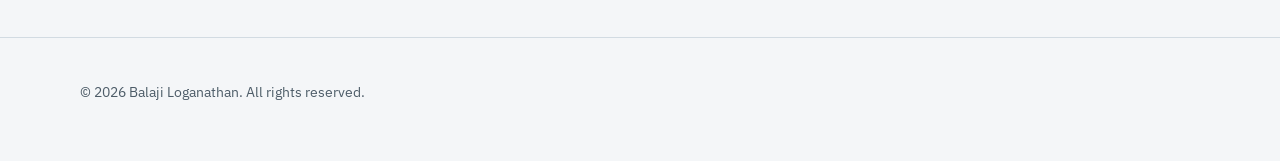
==== commit b6d59fd5: "Articles 2207" ====
--- a/index.html
+++ b/index.html
@@ -28,7 +28,7 @@
           <a href="experience.html">Professional Journey</a>
           <a href="events.html">Conferences &amp; Events</a>
           <a href="articles.html">Articles &amp; Insights</a>
-          <a href="resources.html">Resources</a>
+          <a href="resources.html">Useful Links</a>
           <a href="contact.html">Contact</a>
           <button class="theme-toggle" type="button" data-theme-toggle>Dark Mode</button>
         </nav>
@@ -72,7 +72,7 @@
             <div class="social-row" aria-label="Quick links">
               <a class="pill-link" href="about.html">Explore About</a>
               <a class="pill-link" href="articles.html">Insights</a>
-              <a class="pill-link" href="resources.html">Resources</a>
+              <a class="pill-link" href="resources.html">Useful Links</a>
             </div>
           </div>
         </div>
@@ -106,9 +106,9 @@
               <a class="pill-link" href="articles.html">Read Articles</a>
             </article>
             <article class="card reveal">
-              <h3>Resources</h3>
+              <h3>Useful Links</h3>
               <p>Curated references and public learning materials across IP and technology domains.</p>
-              <a class="pill-link" href="resources.html">Open Library</a>
+                <a class="pill-link" href="resources.html">Open Useful Links</a>
             </article>
             <article class="card reveal">
               <h3>Contact</h3>
--- a/assets/css/styles.css
+++ b/assets/css/styles.css
@@ -535,6 +535,67 @@
     0 18px 36px rgba(8, 30, 52, 0.2);
 }
 
+.useful-links-section {
+  margin-bottom: 34px;
+}
+
+.useful-links-section:last-of-type {
+  margin-bottom: 0;
+}
+
+.useful-links-section .section-heading {
+  margin-bottom: 12px;
+}
+
+.useful-link-card {
+  display: flex;
+  flex-direction: column;
+  gap: 12px;
+}
+
+.useful-link-header {
+  display: flex;
+  align-items: flex-start;
+  justify-content: space-between;
+  gap: 12px;
+}
+
+.useful-link-header h3 {
+  margin: 0;
+  line-height: 1.3;
+}
+
+.external-link-icon {
+  width: 30px;
+  height: 30px;
+  border-radius: 8px;
+  border: 1px solid var(--line);
+  display: inline-grid;
+  place-items: center;
+  color: var(--accent);
+  font-size: 1rem;
+  flex-shrink: 0;
+  transition: transform 200ms var(--motion-ease), border-color 200ms ease, background 200ms ease;
+}
+
+.external-link-icon:hover,
+.external-link-icon:focus-visible {
+  transform: translateY(-1px);
+  border-color: var(--accent);
+  background: color-mix(in srgb, var(--surface-alt) 45%, transparent);
+}
+
+.useful-link-card p {
+  margin: 0;
+  color: var(--text-soft);
+  font-size: 0.94rem;
+}
+
+.useful-link-card .pill-link {
+  margin-top: auto;
+  width: fit-content;
+}
+
 .value-glass::before,
 .learning-card::before {
   content: "";
@@ -731,6 +792,37 @@
   margin: 14px 0 26px;
 }
 
+.articles-coming-soon-wrap {
+  max-width: 920px;
+  margin: 12px auto 0;
+}
+
+.coming-soon-card {
+  padding: 30px 34px;
+  display: flex;
+  flex-direction: column;
+  gap: 12px;
+}
+
+.coming-soon-card .section-heading {
+  margin: 0 0 2px;
+}
+
+.coming-soon-card p {
+  margin: 0;
+}
+
+.coming-soon-list {
+  margin: 0;
+  padding: 0;
+}
+
+.coming-soon-note {
+  max-width: 920px;
+  margin: 22px auto 0;
+  text-align: center;
+}
+
 .article-card {
   transition:
     transform 250ms var(--motion-ease),
@@ -1251,6 +1343,10 @@
     padding: 24px 20px;
   }
 
+  .coming-soon-card {
+    padding: 24px 20px;
+  }
+
   .values-dashboard,
   .learning-dashboard {
     grid-template-columns: 1fr;
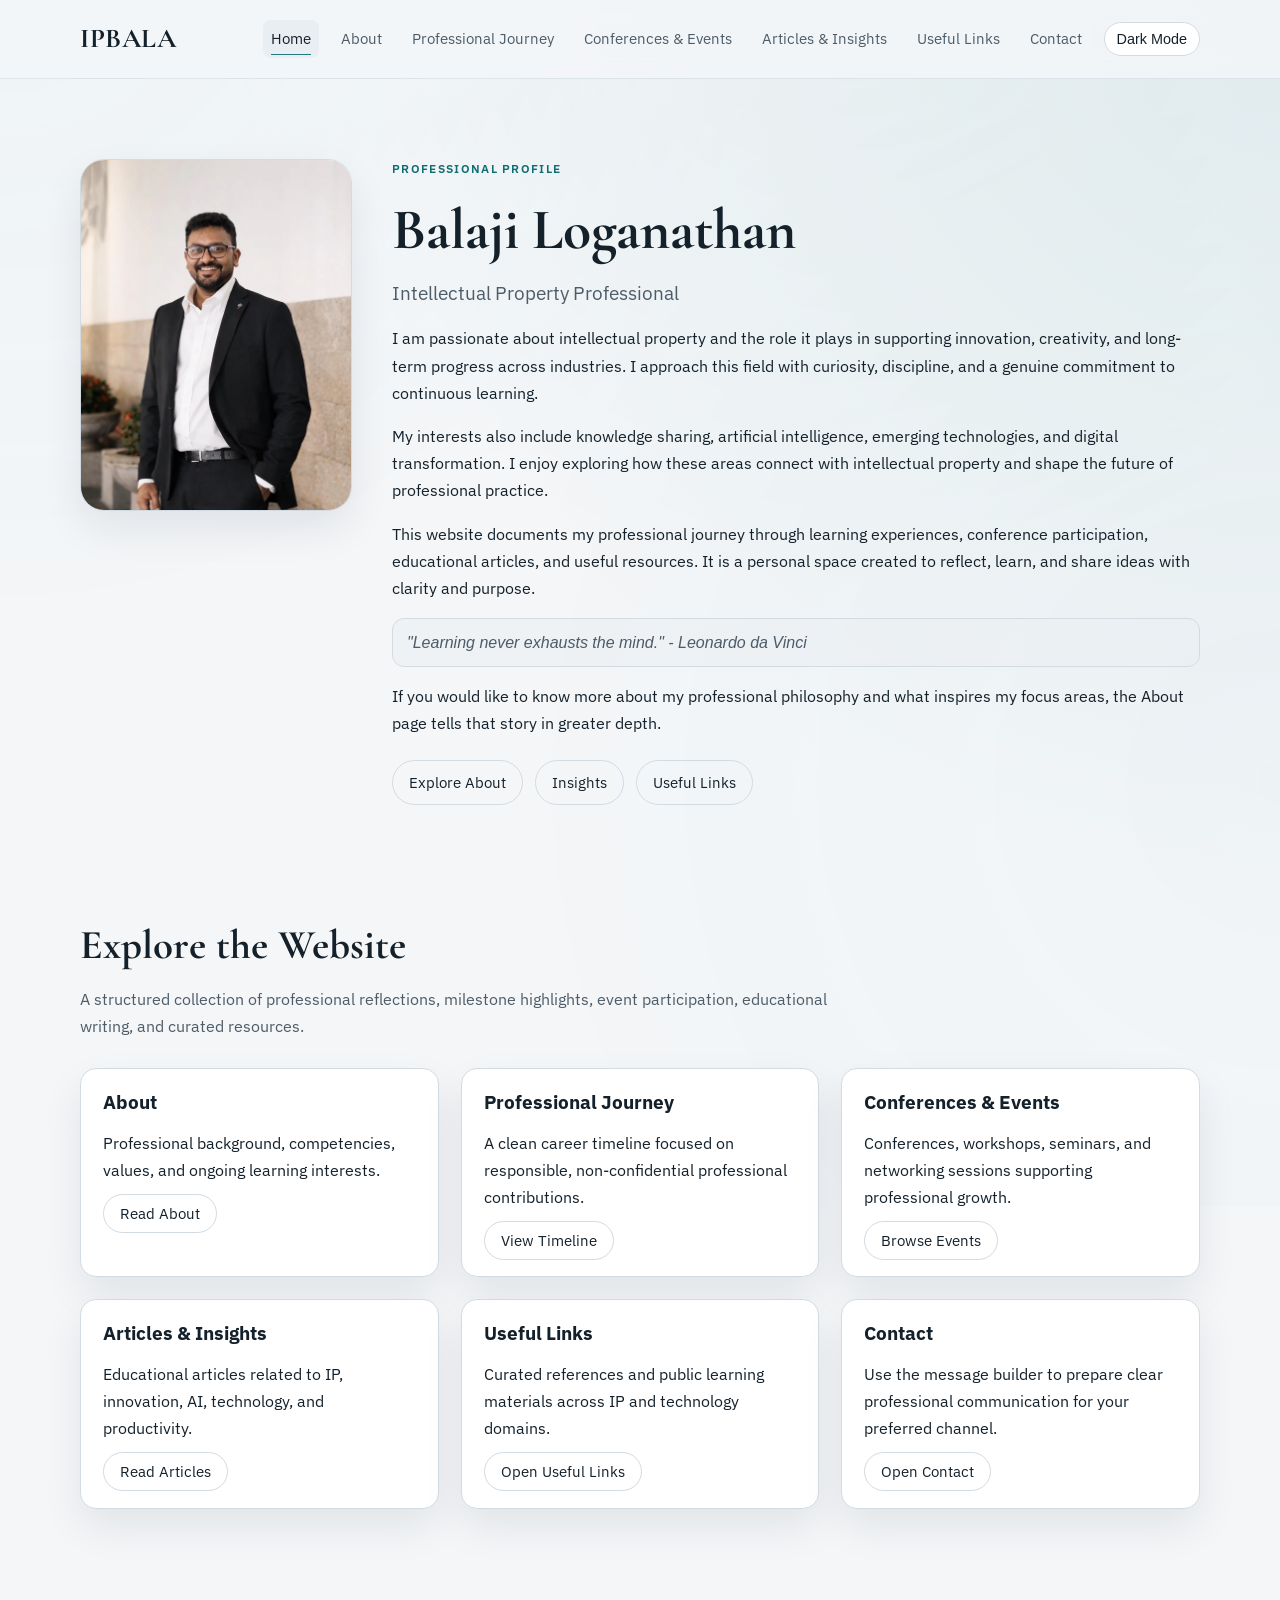
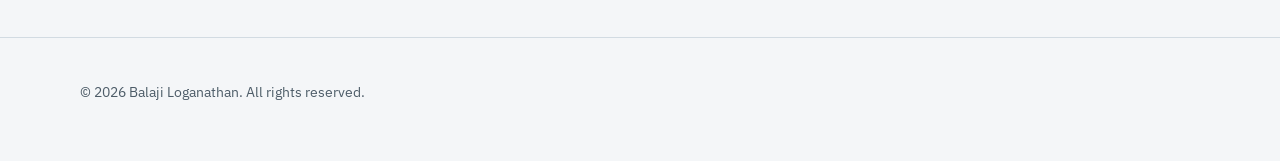
==== commit cf473a8f: "updated 2307" ====
--- a/index.html
+++ b/index.html
@@ -39,9 +39,23 @@
       <section class="hero">
         <div class="container hero-grid">
           <figure class="headshot reveal">
-            <div class="profile-placeholder" aria-hidden="true">
-              <span>BL</span>
-            </div>
+            <picture>
+              <source
+                type="image/webp"
+                srcset="assets/images/profile-portrait-544.webp 544w, assets/images/profile-portrait-816.webp 816w, assets/images/profile-portrait-1024.webp 1024w"
+                sizes="(max-width: 760px) min(340px, 100vw - 32px), (max-width: 960px) 240px, 272px"
+              />
+              <img
+                src="assets/images/profile-portrait.jpg"
+                srcset="assets/images/profile-portrait-544.jpg 544w, assets/images/profile-portrait-816.jpg 816w, assets/images/profile-portrait.jpg 1024w"
+                sizes="(max-width: 760px) min(340px, 100vw - 32px), (max-width: 960px) 240px, 272px"
+                alt="Professional portrait of Balaji Loganathan"
+                width="1024"
+                height="1536"
+                loading="lazy"
+                decoding="async"
+              />
+            </picture>
           </figure>
           <div class="reveal intro">
             <p class="kicker">Professional Profile</p>
--- a/assets/css/styles.css
+++ b/assets/css/styles.css
@@ -187,22 +187,38 @@
 
 .hero-grid {
   display: grid;
-  grid-template-columns: 340px 1fr;
+  grid-template-columns: 272px 1fr;
   gap: 40px;
-  align-items: center;
+  align-items: start;
 }
 
 .headshot {
+  margin: 0;
+  width: 272px;
   border-radius: 24px;
   border: 1px solid var(--line);
   box-shadow: var(--shadow);
   overflow: hidden;
   background: var(--surface);
+  transition:
+    transform 250ms var(--motion-ease),
+    box-shadow 250ms var(--motion-ease),
+    border-color 250ms ease;
+}
+
+.headshot:hover,
+.headshot:focus-within {
+  transform: translateY(-4px);
+  border-color: color-mix(in srgb, var(--accent) 22%, var(--line) 78%);
+  box-shadow: 0 22px 44px rgba(8, 30, 52, 0.14);
 }
 
 .headshot img {
-  aspect-ratio: 4 / 5;
+  width: 100%;
+  height: 350px;
   object-fit: cover;
+  object-position: center top;
+  image-rendering: auto;
 }
 
 .profile-placeholder {
@@ -1033,68 +1049,50 @@
   color: var(--text-soft);
 }
 
-.contact-form {
-  display: grid;
-  gap: 14px;
-}
-
-.contact-form label {
-  font-weight: 500;
-  font-size: 0.94rem;
-}
-
-.contact-form input,
-.contact-form textarea {
-  width: 100%;
-  border: 1px solid var(--line);
-  border-radius: 10px;
-  padding: 10px 12px;
-  font: inherit;
-  background: var(--surface);
-  color: var(--text);
-}
-
-.contact-form textarea {
-  min-height: 150px;
-  resize: vertical;
-}
-
-.contact-note,
-.form-status {
+.connect-grid {
+  align-items: stretch;
+}
+
+.connect-card {
+  display: flex;
+  flex-direction: column;
+  gap: 10px;
+  min-height: 240px;
+  transition:
+    transform 250ms var(--motion-ease),
+    border-color 250ms ease,
+    box-shadow 250ms ease;
+}
+
+.connect-card:hover,
+.connect-card:focus-within {
+  transform: translateY(-4px);
+  border-color: color-mix(in srgb, var(--accent) 60%, var(--line) 40%);
+  box-shadow: 0 18px 36px rgba(8, 30, 52, 0.18);
+}
+
+.connect-icon {
   margin: 0;
-  color: var(--text-soft);
-  font-size: 0.92rem;
-}
-
-.form-status {
-  min-height: 1.4em;
-}
-
-.btn {
-  justify-self: start;
-  border: 1px solid var(--accent);
-  background: var(--accent);
-  color: #ffffff;
-  border-radius: 999px;
-  padding: 10px 18px;
-  font-weight: 600;
-  cursor: pointer;
-  transform: translateZ(0);
-  transition:
-    transform 200ms var(--motion-ease),
-    background 200ms ease,
-    box-shadow 200ms ease,
-    border-color 200ms ease;
-}
-
-.btn:hover,
-.btn:focus-visible {
-  transform: translateY(-3px) scale(1.03);
-  background: var(--accent-strong);
-  box-shadow: 0 12px 24px rgba(8, 30, 52, 0.2);
-}
-
-.btn:active,
+  font-size: 1.4rem;
+  line-height: 1;
+}
+
+.connect-card p {
+  margin: 0;
+}
+
+.connect-card .pill-link {
+  margin-top: auto;
+  width: fit-content;
+}
+
+.contact-external-icon {
+  display: inline-block;
+  margin-left: 6px;
+  font-size: 0.8em;
+  color: var(--accent);
+}
+
 .pill-link:active,
 .theme-toggle:active {
   transform: translateY(0) scale(0.985);
@@ -1110,7 +1108,7 @@
 
 .contact-page-disclaimer {
   grid-column: 1 / -1;
-  margin-top: 36px;
+  margin-top: 40px;
 }
 
 .contact-page-disclaimer h2,
@@ -1269,7 +1267,18 @@
 }
 
 @media (max-width: 960px) {
-  .hero-grid,
+  .hero-grid {
+    grid-template-columns: 240px 1fr;
+  }
+
+  .headshot {
+    width: 240px;
+  }
+
+  .headshot img {
+    height: 310px;
+  }
+
   .grid-3 {
     grid-template-columns: 1fr 1fr;
   }
@@ -1338,6 +1347,16 @@
     grid-template-columns: 1fr;
   }
 
+  .headshot {
+    width: min(340px, 100%);
+    margin: 0 auto;
+  }
+
+  .headshot img {
+    height: auto;
+    aspect-ratio: 4 / 5;
+  }
+
   .website-purpose {
     margin: 8px 0;
     padding: 24px 20px;
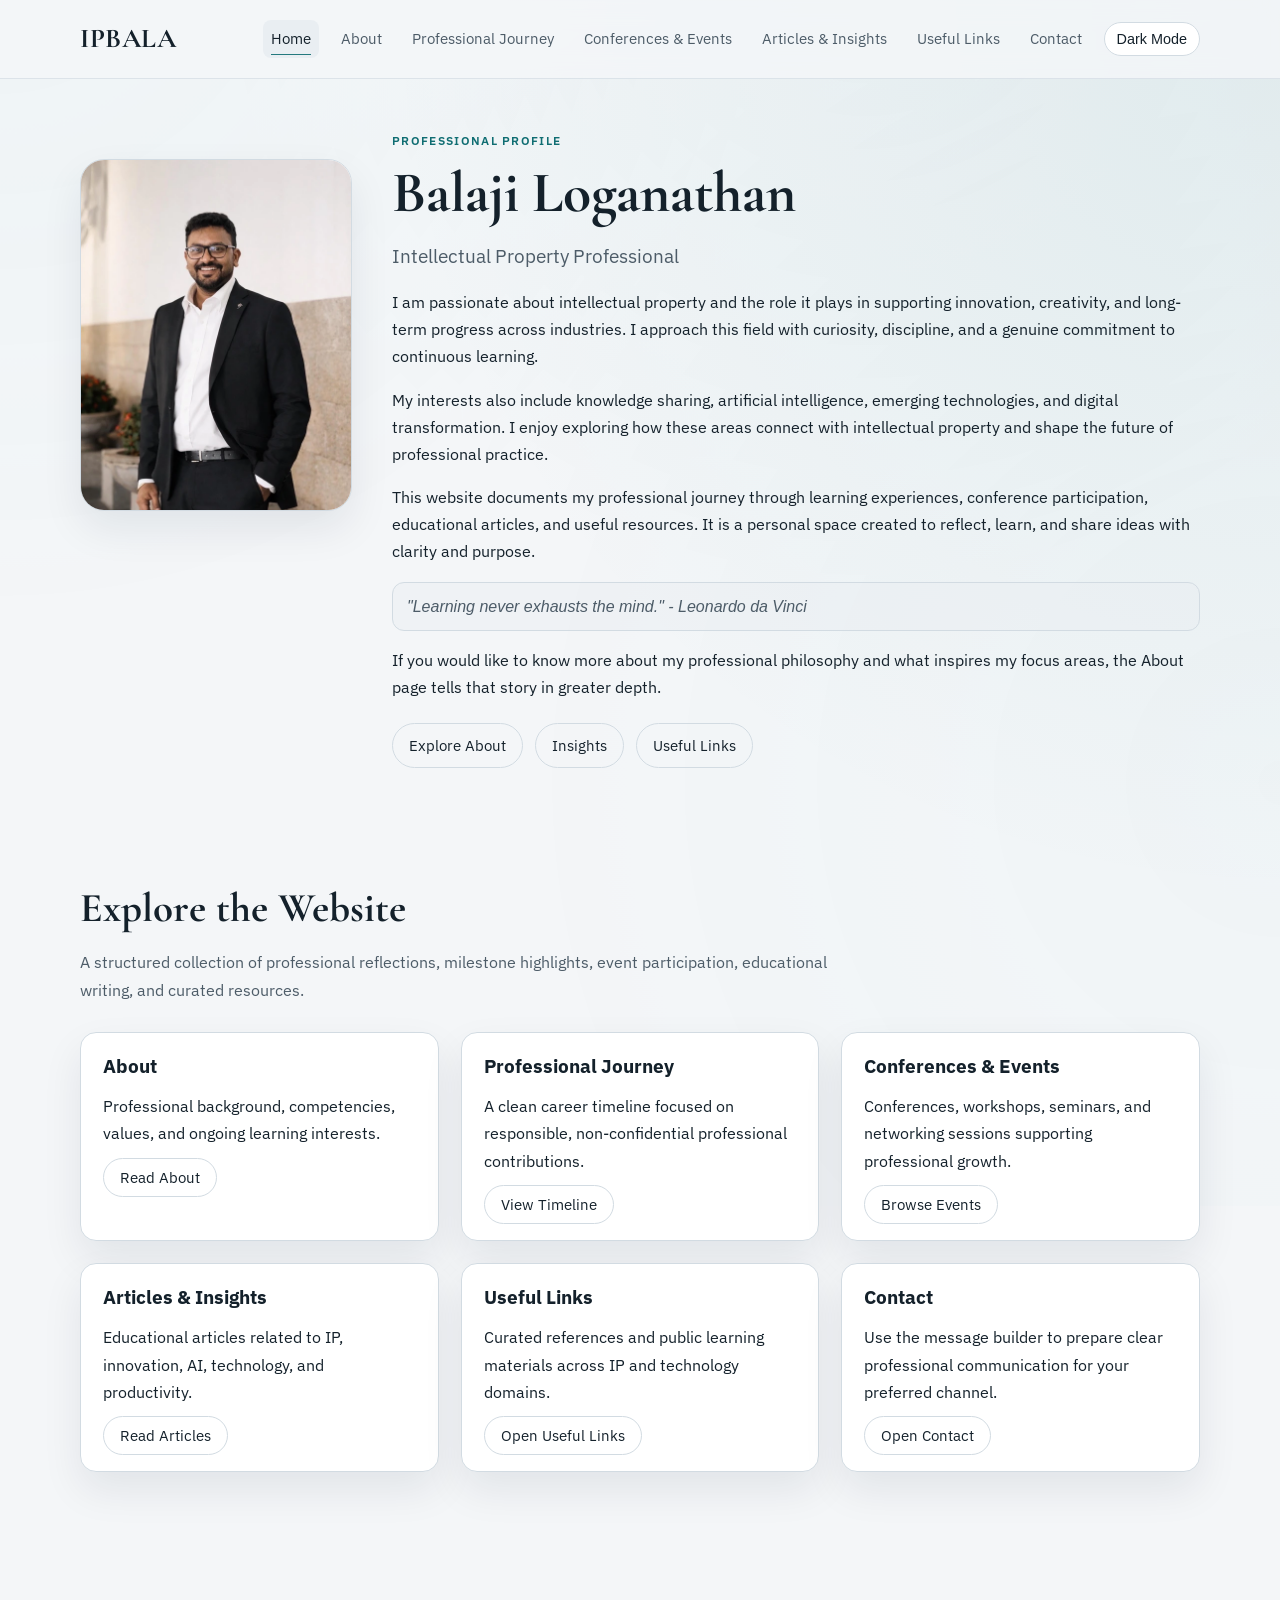
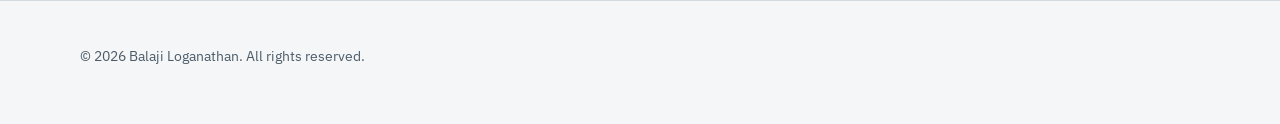
==== commit 13aa0e40: "" ====
--- a/index.html
+++ b/index.html
@@ -58,8 +58,10 @@
             </picture>
           </figure>
           <div class="reveal intro">
-            <p class="kicker">Professional Profile</p>
-            <h1>Balaji Loganathan</h1>
+            <div class="intro-heading-group">
+              <p class="kicker">Professional Profile</p>
+              <h1>Balaji Loganathan</h1>
+            </div>
             <p class="tagline">Intellectual Property Professional</p>
             <p>
               I am passionate about intellectual property and the role it plays in supporting innovation, creativity, and long-term
--- a/assets/css/styles.css
+++ b/assets/css/styles.css
@@ -189,12 +189,14 @@
   display: grid;
   grid-template-columns: 272px 1fr;
   gap: 40px;
-  align-items: start;
+  align-items: flex-start;
 }
 
 .headshot {
   margin: 0;
+  padding-top: 0;
   width: 272px;
+  align-self: flex-start;
   border-radius: 24px;
   border: 1px solid var(--line);
   box-shadow: var(--shadow);
@@ -244,6 +246,23 @@
   letter-spacing: 0.11em;
   font-size: 0.75rem;
   font-weight: 600;
+}
+
+.intro {
+  align-self: flex-start;
+}
+
+.intro-heading-group {
+  position: relative;
+  margin-top: 0;
+  padding-top: 0;
+}
+
+.intro .intro-heading-group .kicker {
+  position: absolute;
+  inset-inline-start: 0;
+  inset-block-end: calc(100% + 8px);
+  margin: 0;
 }
 
 h1,
@@ -1049,48 +1068,103 @@
   color: var(--text-soft);
 }
 
-.connect-grid {
+
+.contact-layout {
+  width: min(1100px, 100%);
+  margin: 0 auto;
+  text-align: center;
+}
+
+.page-contact .section-intro {
+  margin: 0 auto 14px;
+  max-width: 900px;
+}
+
+.contact-methods {
   align-items: stretch;
-}
-
-.connect-card {
+  margin-top: 28px;
+  margin-bottom: 60px;
+}
+
+.contact-method-card {
+  height: 100%;
+  min-height: 272px;
+  border-radius: 20px;
+  border: 1px solid color-mix(in srgb, var(--line) 40%, rgba(255, 255, 255, 0.2) 60%);
+  background:
+    radial-gradient(circle at 18% 14%, rgba(126, 215, 220, 0.14), transparent 42%),
+    linear-gradient(165deg, #16222d, #1e2c39 62%, #182430);
+  box-shadow:
+    inset 0 1px 0 rgba(255, 255, 255, 0.08),
+    0 16px 32px rgba(8, 30, 52, 0.28);
+  color: #e7eef5;
   display: flex;
   flex-direction: column;
+  justify-content: center;
+  align-items: center;
   gap: 10px;
-  min-height: 240px;
-  transition:
-    transform 250ms var(--motion-ease),
-    border-color 250ms ease,
-    box-shadow 250ms ease;
-}
-
-.connect-card:hover,
-.connect-card:focus-within {
-  transform: translateY(-4px);
-  border-color: color-mix(in srgb, var(--accent) 60%, var(--line) 40%);
-  box-shadow: 0 18px 36px rgba(8, 30, 52, 0.18);
-}
-
-.connect-icon {
+  transition: transform 300ms var(--motion-ease), box-shadow 300ms var(--motion-ease), border-color 300ms ease;
+}
+
+.contact-method-card:hover,
+.contact-method-card:focus-within {
+  transform: translateY(-6px);
+  border-color: color-mix(in srgb, var(--accent) 54%, rgba(255, 255, 255, 0.26) 46%);
+  box-shadow:
+    inset 0 1px 0 rgba(255, 255, 255, 0.1),
+    0 24px 40px rgba(8, 30, 52, 0.36);
+}
+
+.contact-method-icon {
   margin: 0;
-  font-size: 1.4rem;
+  font-size: 1.6rem;
   line-height: 1;
 }
 
-.connect-card p {
+.contact-method-card h2 {
   margin: 0;
-}
-
-.connect-card .pill-link {
+  font-family: "Cormorant Garamond", Georgia, serif;
+  font-size: 1.75rem;
+  color: #f3f7fb;
+}
+
+.contact-method-card p {
+  margin: 0;
+  max-width: 30ch;
+  color: color-mix(in srgb, #e7eef5 84%, transparent);
+}
+
+.contact-method-card .pill-link {
   margin-top: auto;
   width: fit-content;
-}
-
-.contact-external-icon {
-  display: inline-block;
-  margin-left: 6px;
-  font-size: 0.8em;
-  color: var(--accent);
+  border-color: color-mix(in srgb, #9fb2c4 54%, transparent);
+  color: #f3f7fb;
+  background: color-mix(in srgb, #101a23 80%, transparent);
+}
+
+.contact-method-card .pill-link:hover,
+.contact-method-card .pill-link:focus-visible {
+  border-color: #8fd7dc;
+  background: color-mix(in srgb, #0f6d72 36%, #101a23 64%);
+  box-shadow: 0 12px 22px rgba(0, 0, 0, 0.24);
+}
+
+.contact-method-location {
+  font-size: 1.05rem;
+  font-weight: 600;
+  color: #f3f7fb !important;
+}
+
+.contact-method-subtitle {
+  color: color-mix(in srgb, #e7eef5 74%, transparent) !important;
+}
+
+.contact-quote {
+  margin: 0 auto 40px;
+  max-width: 900px;
+  color: var(--text-soft);
+  font-style: italic;
+  font-size: clamp(1.02rem, 2vw, 1.18rem);
 }
 
 .pill-link:active,
